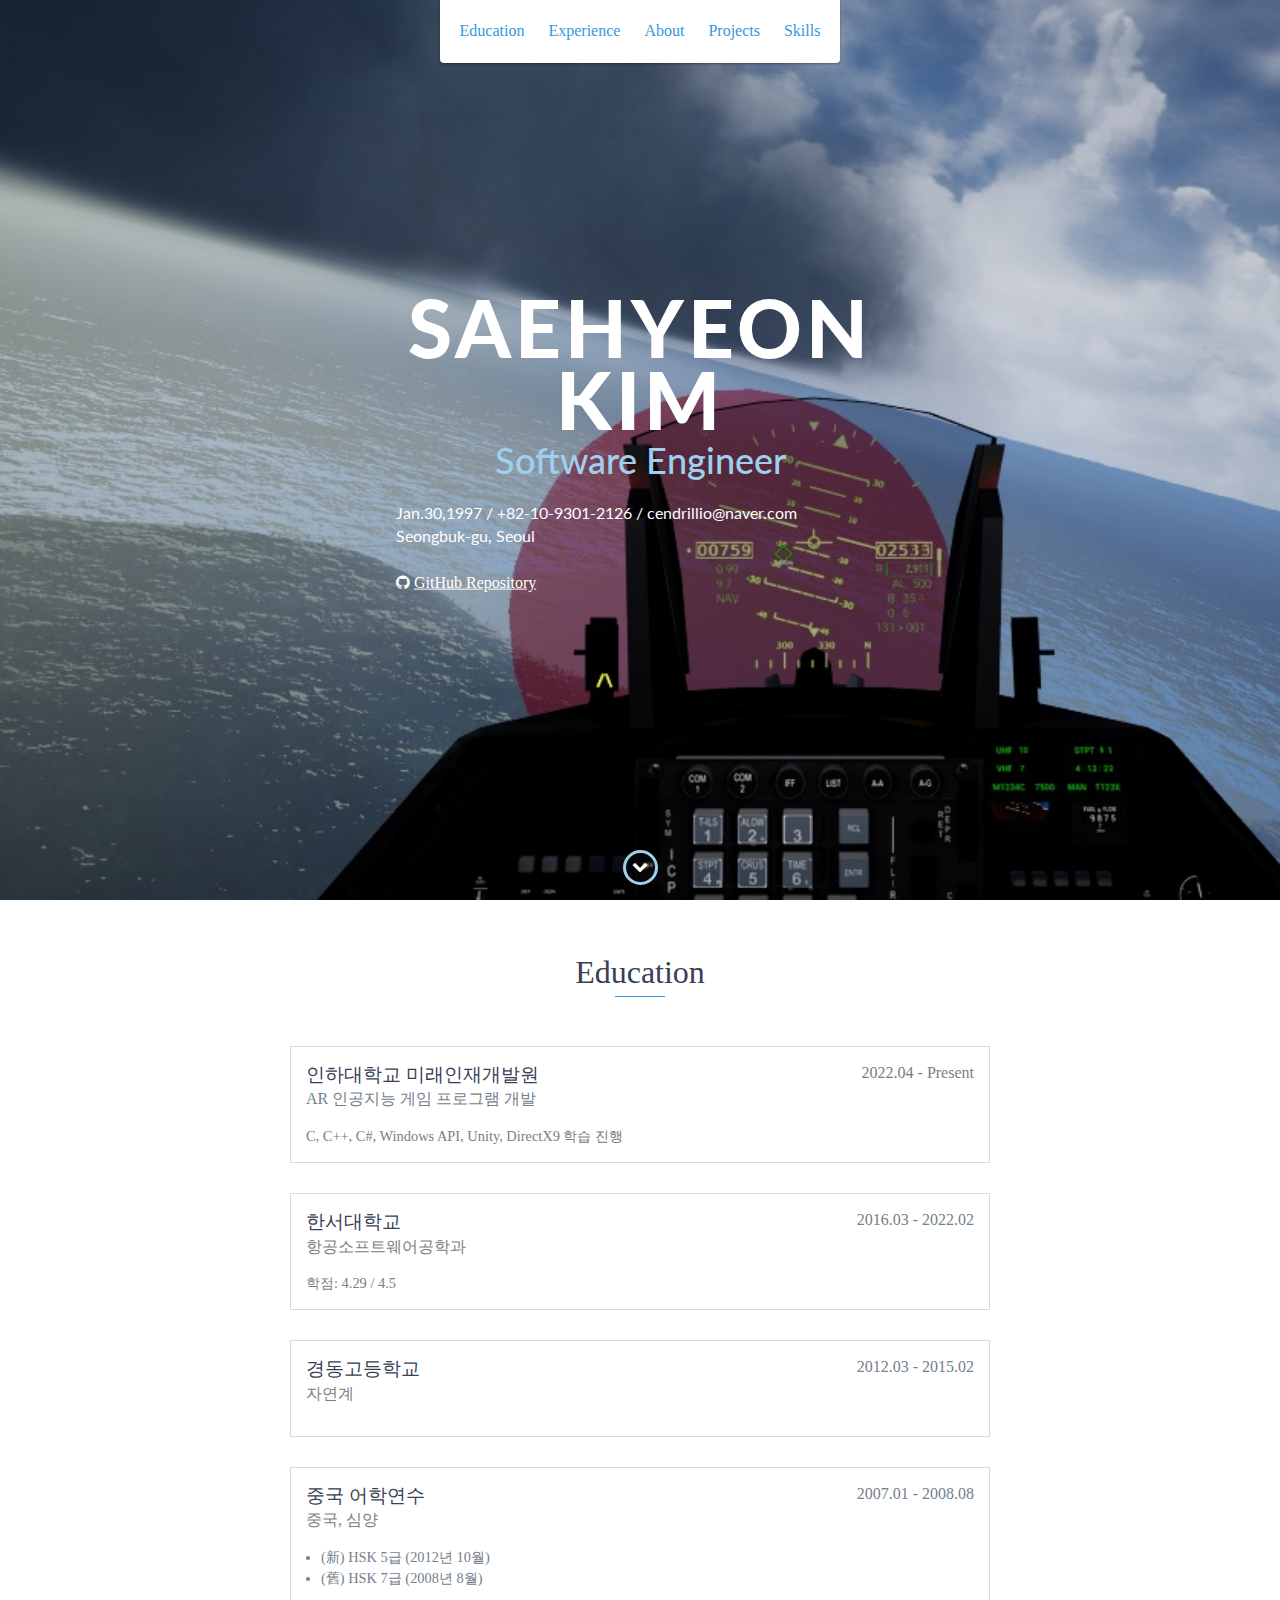
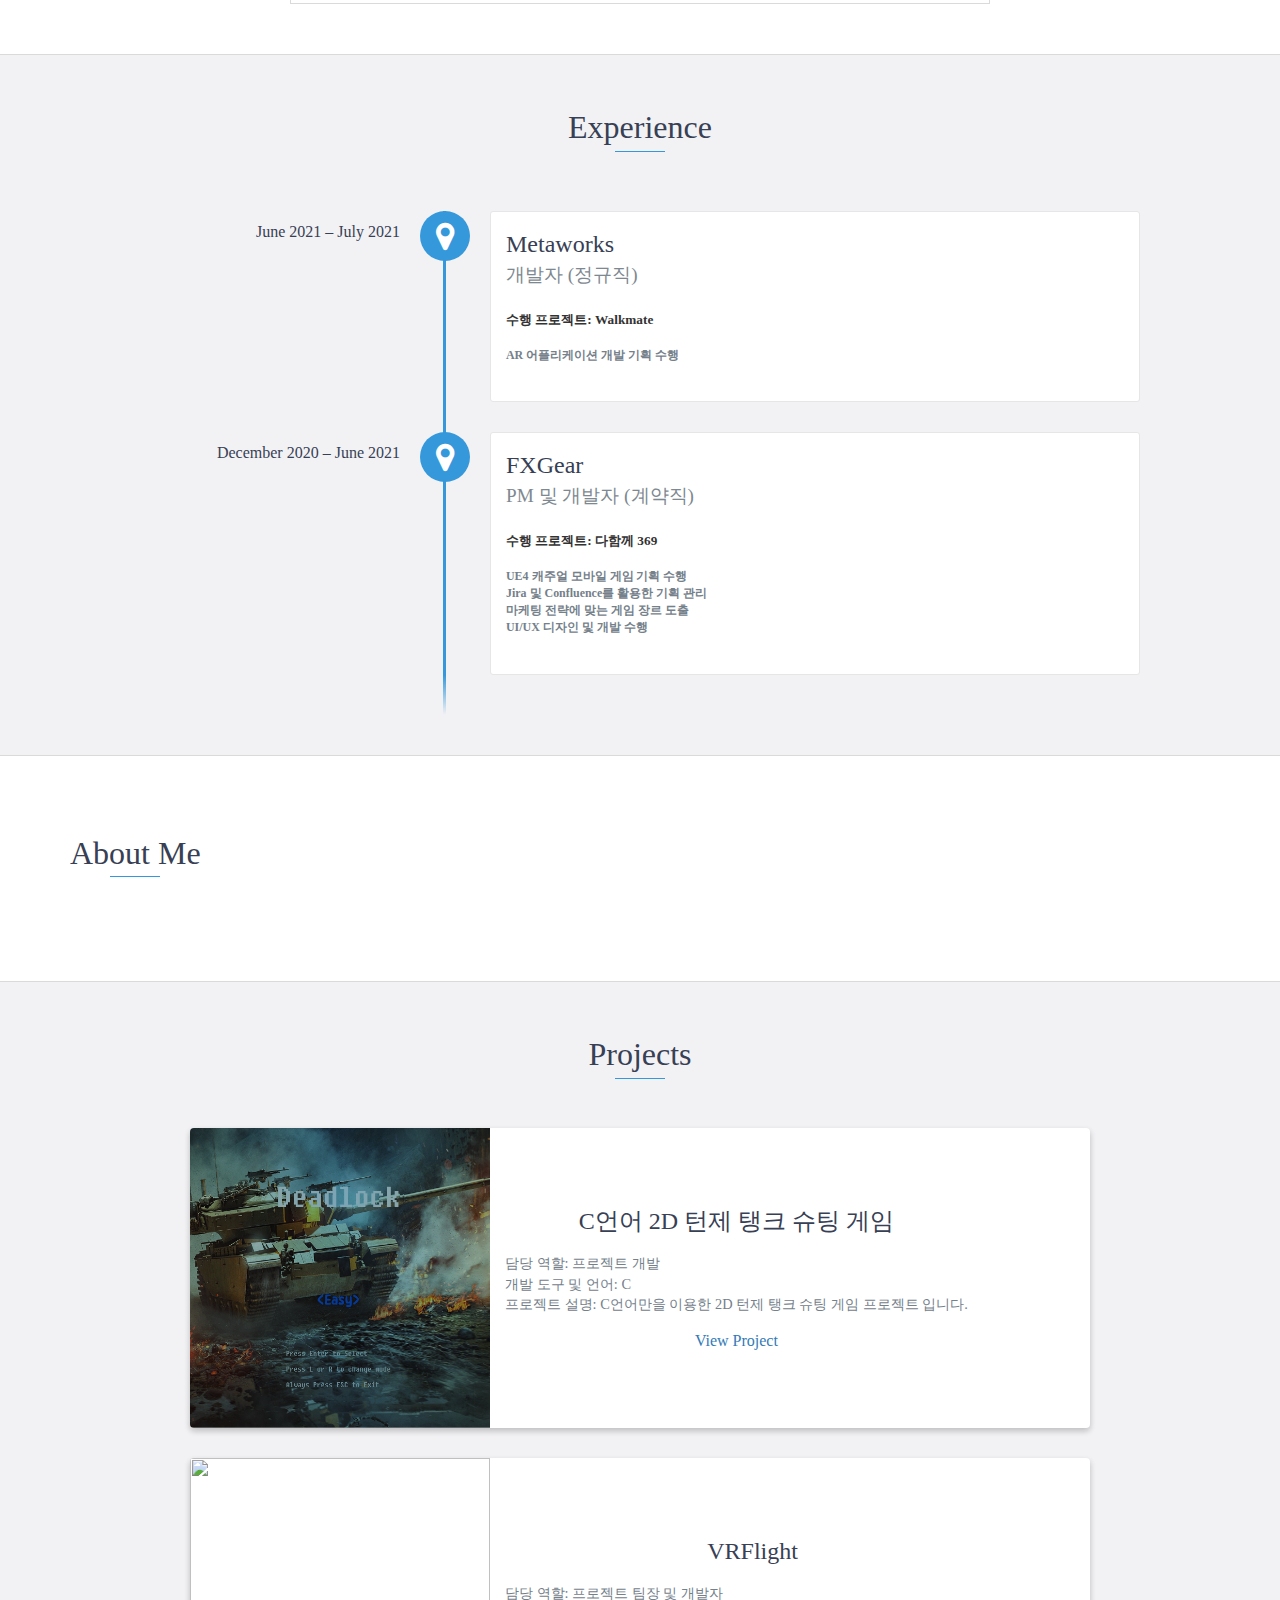
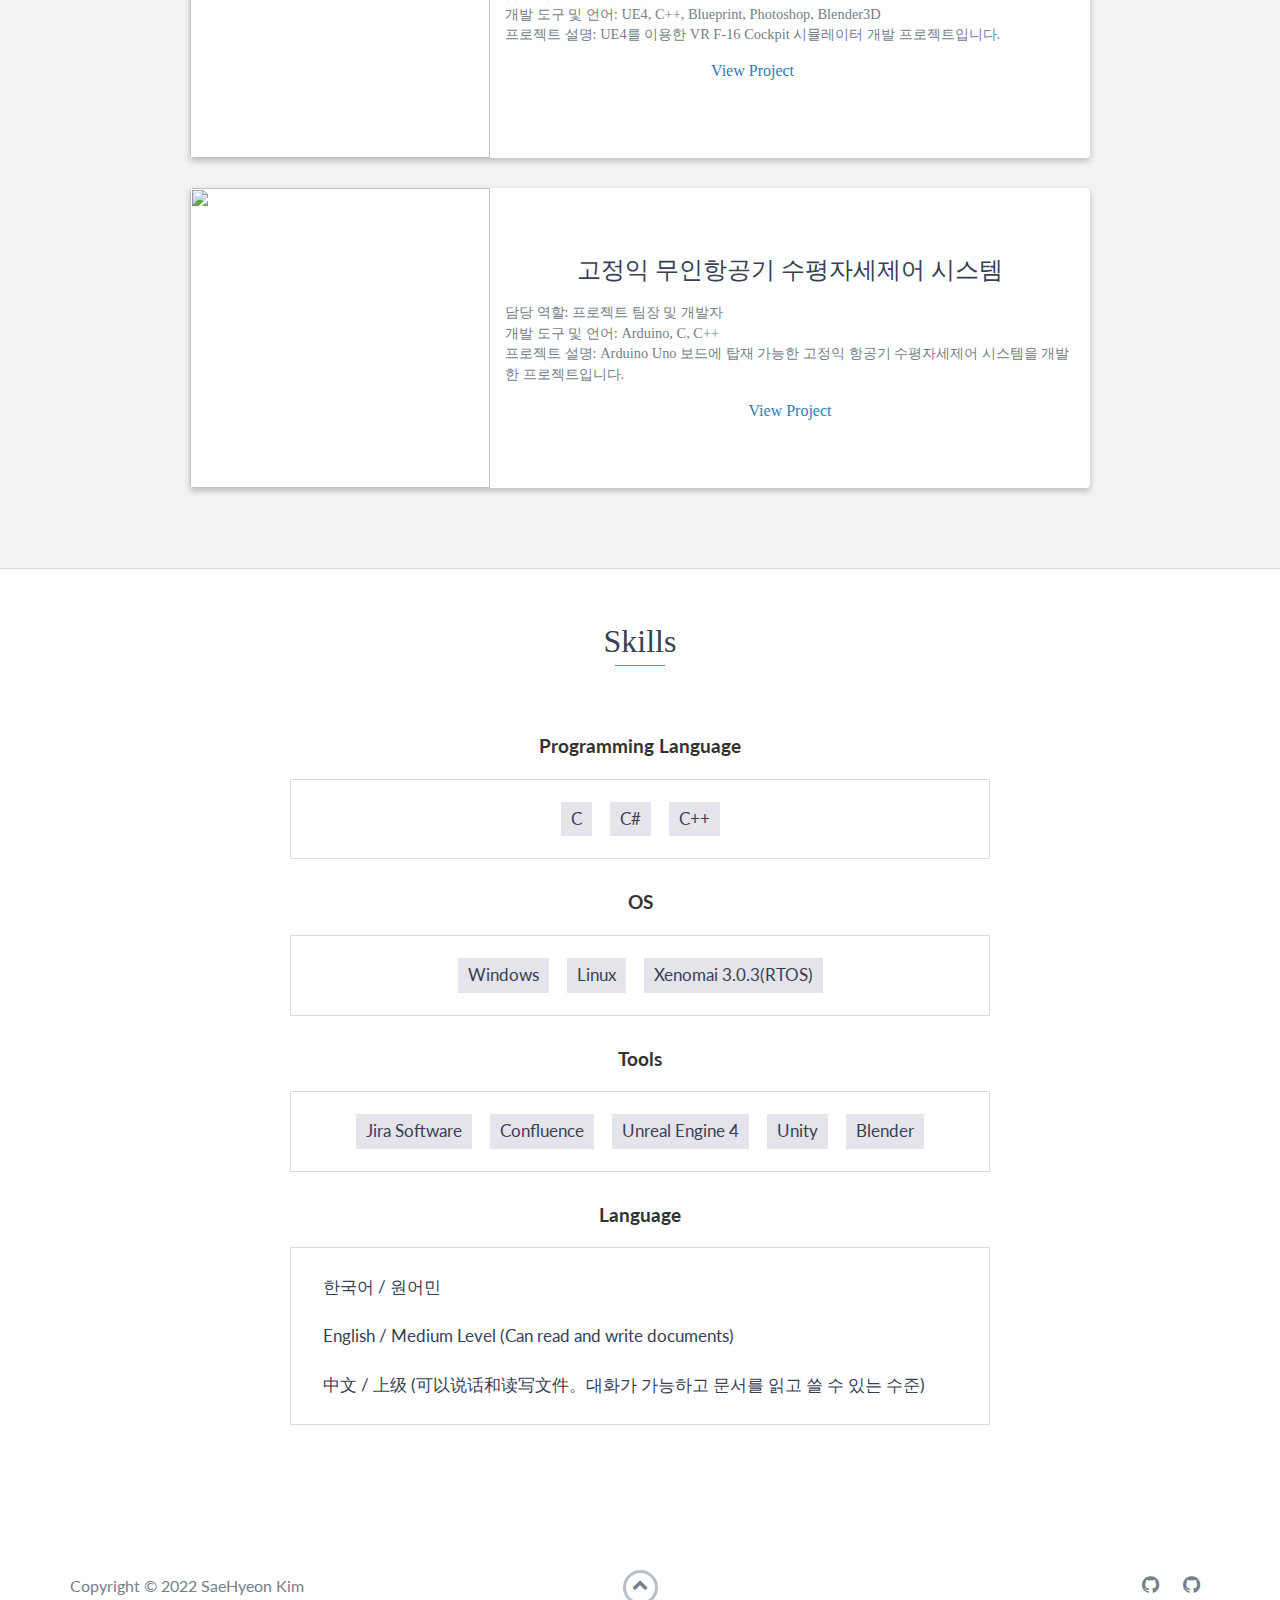
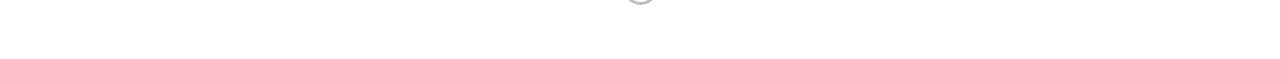
==== index.html @ 7cd6c15a "Update main index" ====
<!DOCTYPE html>
<html class="no-js" lang="ko">

<head>
    <meta charset="utf-8">
    <meta http-equiv="X-UA-Compatible" content="IE=edge">
    <meta name="viewport" content="width=device-width, initial-scale=1">
    <title>Portfolio</title>
	<link rel="shortcut icon" href="favicon.ico" type="image/x-icon">
	<link rel="icon" href="favicon.ico" type="image/x-icon">
    <link href="https://fonts.googleapis.com/css?family=Lato:300,400,700,900" rel="stylesheet">
    <link href="https://hangeul.pstatic.net/hangeul_static/css/nanum-square.css" rel="stylesheet">
    <link href="https://hangeul.pstatic.net/hangeul_static/css/nanum-square-round.css" rel="stylesheet">
    <link rel="stylesheet" href="libs/font-awesome/css/font-awesome.min.css">
    <link href="css/bootstrap.min.css" rel="stylesheet">
    <link href="css/styles.css" rel="stylesheet">
</head>

<style>
    .nsNormal{font-family: 'nanum-square';}
    .nsExBold{font-family: 'NanumSquareExtraBold';}
    .nsBold{font-family: 'NanumSquareBold';}
    .nsRExBold{font-family: 'NanumSquareRoundExtraBold';}
    .nsAcBold{font-family: 'NanumSquareAcb';}
    .nsAcExBold{font-family: 'NanumSquareAceb';}
    .nsAcLight{font-family: 'NanumSquareAcl';}
    .nsAcRegular{font-family: 'NanumSquareAcr';}
</style>

<body>
    <div id="mobile-menu-open" class="shadow-large">
        <i class="fa fa-bars" aria-hidden="true"></i>
    </div>
    <!-- End #mobile-menu-toggle -->
    <header>
        <div id="mobile-menu-close">
            <span>Close</span> <i class="fa fa-times" aria-hidden="true"></i>
        </div>
        <ul id="menu" class="shadow">
            <li>
                <a class="nsAcBold" href="#education">Education</a>
            </li>
            <li>
                <a class="nsAcBold" href="#experience">Experience</a>
            </li>
            <li>
                <a class="nsAcBold" href="#about">About</a>
            </li>
            <li>
                <a class="nsAcBold" href="#projects">Projects</a>
            </li>
            <li>
                <a class="nsAcBold" href="#skills">Skills</a>
            </li>
            <!--li>
                <a class="nsExBold" shref="#contact">Contact</a>
            </li-->
        </ul>
    </header>
    <!-- End header -->

    <div id="lead">
        <div id="lead-content">
            <h1>SaeHyeon Kim</h1>
            <h2>Software Engineer</h2>
            <p align="left" style="color: #ffffff">
                &emsp;&emsp;&emsp;&emsp;&emsp;&emsp;
                Jan.30,1997 / +82-10-9301-2126 / cendrillio@naver.com<br>
                &emsp;&emsp;&emsp;&emsp;&emsp;&emsp;
                Seongbuk-gu, Seoul<br><br>
                &emsp;&emsp;&emsp;&emsp;&emsp;&emsp;
                <a href="https://github.com/ArshesSH" target="_blank" style="color: #ffffff">
                    <i class="fa fa-github" aria-hidden="true">
                        <u>GitHub Repository</u>
                    </i>
                </a>
            </p>
            <!--a href="https://arshessh.github.io/#" download="Resume_SaeHyeon_Kim" class="btn-rounded-white">Download Resume</a-->
        </div>
        <!-- End #lead-content -->

        <!--div id="lead-overlay"></div-->

        <div id="lead-down">
            <span>
                <i class="fa fa-chevron-down" aria-hidden="true"></i>
            </span>
        </div>
        <!-- End #lead-down -->
    </div>
    <!-- End #lead -->

    <div id="education">
        <h2 class="heading nsAcExBold">Education</h2>
        <div class="education-block nsAcExBold">
            <h3 >인하대학교 미래인재개발원</h3>
            <span class="education-date">2022.04 - Present</span>
            <h4>AR 인공지능 게임 프로그램 개발</h4>
            <p class="nsAcRegular">
                C, C++, C#, Windows API, Unity, DirectX9 학습 진행
            </p>
        </div>
        <div class="education-block nsAcExBold">
            <h3 >한서대학교</h3>
            <span class="education-date">2016.03 - 2022.02</span>
            <h4>항공소프트웨어공학과</h4>
            <p class="nsAcRegular">
                학점: 4.29 / 4.5<br>
            </p>
        </div>
        <!-- End .education-block -->

        <div class="education-block nsAcExBold">
            <h3>경동고등학교</h3>
            <span class="education-date">2012.03 - 2015.02</span>
            <h4>자연계</h4>
        </div>
        <!-- End .education-block -->

        <div class="education-block nsAcExBold">
            <h3>중국 어학연수</h3>
            <span class="education-date">2007.01 - 2008.08</span>
            <h4>중국, 심양</h4>
            <ul>
                <li class="nsAcRegular">
                    (新) HSK 5급 (2012년 10월)
                </li>
                <li class="nsAcRegular">
                    (舊) HSK 7급 (2008년 8월)
                </li>
            </ul>
        </div>
    </div>
    <!-- End #education -->

    <div id="experience" class="background-alt">
        <h2 class="heading nsAcExBold">Experience</h2>
        <div id="experience-timeline" class="nsAcExBold">
            <div data-date="June 2021 – July 2021">
                <h3>Metaworks</h3>
                <h4>개발자 (정규직)</h4>
                <h5 class="nsAcRegular">수행 프로젝트: Walkmate
                <p class="nsAcRegular">
                    <br>
                    AR 어플리케이션 개발 기획 수행
                </p>
            </div>
            <div data-date="December 2020 – June 2021">
                <h3>FXGear</h3>
                <h4>PM 및 개발자 (계약직)</h4>
                <h5 class="nsAcRegular">수행 프로젝트: 다함께 369
                <p class="nsAcRegular">
                    <br>
                    UE4 캐주얼 모바일 게임 기획 수행<br>
                    Jira 및 Confluence를 활용한 기획 관리<br>
                    마케팅 전략에 맞는 게임 장르 도출<br>
                    UI/UX 디자인 및 개발 수행
                </p>
            </div>

            <!-- div data-date="September 2015 – September 2016">
                <h3>Employer Name</h3>
                <h4>Job Title</h4>
                <p>
                    Lorem ipsum dolor sit amet, consectetur adipiscing elit. Curabitur in iaculis ex. Etiam volutpat laoreet urna. Morbi ut tortor nec nulla commodo malesuada sit amet vel lacus. Fusce eget efficitur libero. Morbi dapibus porta quam laoreet placerat.
                </p>
            </div -->
        </div>
    </div>
    <!-- End #experience -->

    <div id="about">
        <div class="container nsAcExBold">
            <div class="row">
                <div class="col-md-4">
                    <h2 class="heading">About Me</h2>
                </div>
                <div class="col-md-8">
                    <p class="nsAcRegular">
                        
                    </p>
                </div>
            </div>
        </div>
    </div>
    <!-- End #about -->




    <div id="projects" class="background-alt nsAcExBold">
        <h2 class="heading nsAcExBold">Projects</h2>
        <div class="container">
            <div class="row">

                <div class="project shadow-large">
                    <div class="project-image">
                        <img src="images/cGame/Deadlock_Icon.png"  width="300" height="300" />
                    </div>
                    <!-- End .project-image -->
                    <div class="project-info">
                        <h3>C언어 2D 턴제 탱크 슈팅 게임</h3>
                        <p align="left" class="nsAcBold">
                            담당 역할: 프로젝트 개발<br>
                            개발 도구 및 언어: C<br>
                            프로젝트 설명: C언어만을 이용한 2D 턴제 탱크 슈팅 게임 프로젝트 입니다.
                        </p>
                        <a href="projects/cGame/cGame.html">View Project</a>
                    </div>
                    <!-- End .project-info -->
                </div>
                <!-- End .project -->

                <div class="project shadow-large">
                    <div class="project-image">
                        <img src="images/vrflight.PNG" width="300" height="300" />
                    </div>
                    <!-- End .project-image -->
                    <div class="project-info">
                        <h3>VRFlight</h3>
                        <p align="left" class="nsAcBold">
                            담당 역할: 프로젝트 팀장 및 개발자<br>
                            개발 도구 및 언어: UE4, C++, Blueprint, Photoshop, Blender3D<br>
                            프로젝트 설명: UE4를 이용한 VR F-16 Cockpit 시뮬레이터 개발 프로젝트입니다.
                        </p>
                        <a href="projects/vrflight/vrflight.html">View Project</a>
                    </div>
                    <!-- End .project-info -->
                </div>
                <!-- End .project -->

                <div class="project shadow-large">
                    <div class="project-image">
                        <img src="images/flight-controller.png"  width="300" height="300" />
                    </div>
                    <!-- End .project-image -->
                    <div class="project-info">
                        <h3>고정익 무인항공기 수평자세제어 시스템</h3>
                        <p align="left" class="nsAcBold">
                            담당 역할: 프로젝트 팀장 및 개발자<br>
                            개발 도구 및 언어: Arduino, C, C++<br>
                            프로젝트 설명: Arduino Uno 보드에 탑재 가능한 고정익 항공기 수평자세제어 시스템을 개발한 프로젝트입니다.
                        </p>
                        <a href="https://github.com/s-kim-mcg/Fixed-wing_FlightController">View Project</a>
                    </div>
                    <!-- End .project-info -->
                </div>
                <!-- End .project -->


            </div>
        </div>
    </div>
    <!-- End #projects -->

    <div id="skills">
        <h2 class="heading nsAcExBold">Skills</h2>
        <h3>Programming Language</h3>
        <div class="education-block">
            <ul align="center" >
                <li>C</li>
                <li>C#</li>
                <li>C++</li>
            </ul>
        </div>

        <h3>OS</h3>
        <div class="education-block">
            <ul align="center">
                <li>Windows</li>
                <li>Linux</li>
                <li>Xenomai 3.0.3(RTOS)</li>
            </ul>
        </div>

        <h3>Tools</h3>
        <div class="education-block">
            <ul align="center" >
                <li>Jira Software</li>
                <li>Confluence</li>
                <li>Unreal Engine 4</li>
                <li>Unity</li>
                <li>Blender</li>
            </ul>
        </div>

        <h3>Language</h3>
        <div class="education-block">
            <ul align="left">
                <li style="background-color: transparent;">한국어 / 원어민</li><br>
                <li style="background-color: transparent;">English / Medium Level (Can read and write documents)</li><br>
                <li style="background-color: transparent;">中文 / 上级 (可以说话和读写文件。대화가 가능하고 문서를 읽고 쓸 수 있는 수준)</li>
            </ul>
        </div>



        <!--h3>IDE & Tool</h3>
        <div class="education-block">
            <ul align="center">
                <li>Visual Studio</li>
                <li>Android Studio</li>
                <li>MySQL 8.0.26</li>
                <li>Jira Software</li>
                <li>Confluence</li>
                <li>Unreal Engine 4</li>
                <li>Unity</li>
                <li>Adobe Photoshop</li>
                <li>Blender</li>
                <li>Microsoft Office</li>
                <li>Goldwave</li>
            </ul>
        </div>

        <h3>What I'm learning now</h3>
        <div class="education-block">
            <ul align="center">
                <li>DirectX</li>
            </ul>
        </div-->
    </div>
    <!-- End #skills -->


    <!--div id="contact">
        <h2>Get in Touch</h2>
        <div id="contact-form">
            <form method="POST" action="https://formspree.io/email@email.com">
                <input type="hidden" name="_subject" value="Contact request from personal website" />
                <input type="email" name="_replyto" placeholder="Your email" required>
                <textarea name="message" placeholder="Your message" required></textarea>
                <button type="submit">Send</button>
            </form>
        </div-->
        <!-- End #contact-form -->
    <!--/div-->
    <!-- End #contact -->

    <footer>
        <div class="container">
            <div class="row">
                <div class="col-sm-5 copyright">
                    <p>
                        Copyright &copy; 2022 SaeHyeon Kim
                    </p>
                </div>
                <div class="col-sm-2 top">
                    <span id="to-top">
                        <i class="fa fa-chevron-up" aria-hidden="true"></i>
                    </span>
                </div>
                <div class="col-sm-5 social">
                    <ul>
                        <li>
                            <a href="https://github.com/ArshesSH" target="_blank"><i class="fa fa-github" aria-hidden="true"></i></a>
                        </li>
                        <li>
                            <a href="https://github.com/s-kim-mcg" target="_blank"><i class="fa fa-github" aria-hidden="true"></i></a>
                        </li>
                    </ul>
                </div>
            </div>
        </div>
    </footer>
    <!-- End footer -->

    <script src="https://ajax.googleapis.com/ajax/libs/jquery/1.12.4/jquery.min.js"></script>
    <script src="js/scripts.min.js"></script>
</body>

</html>
---- css/styles.css ----
/*!
    Title: Dev Portfolio Template
    Version: 1.2.2
    Last Change: 03/25/2020
    Author: Ryan Fitzgerald
    Repo: https://github.com/RyanFitzgerald/devportfolio-template
    Issues: https://github.com/RyanFitzgerald/devportfolio-template/issues

    Description: This file contains all the styles associated with the page
    that don't come from third party libraries. This file gets compiled using
    Gulp and send to the /css folder which is then loaded on the page.
*/
@font-face {
    font-family: 'NanumSquareLight';
    font-family: 'NanumSquare';
    font-family: 'NanumSquareBold';
    font-family: 'NanumSquareExtraBold';
    font-family: 'NanumSquareAcb';
    font-family: 'NanumSquareAceb';
    font-family: 'NanumSquareAcl';
    font-family: 'NanumSquareAcr';
    src: url();
}
body{font-family:'Lato', sans-serif;font-size:16px}body.active{overflow:hidden;z-index:-1}.no-js #experience-timeline>div{background:#fff;padding:10px;margin-bottom:10px;border:1px solid #dcd9d9}.no-js #experience-timeline>div h3{font-size:1.5em;font-weight:300;color:#374054;display:inline-block;margin:0}.no-js #experience-timeline>div h4{font-size:1.2em;font-weight:300;color:#7e8890;margin:0 0 15px 0}.no-js #experience-timeline>div p{color:#74808a;font-size:0.9em;margin:0}.no-js #experience-timeline:before,.no-js #experience-timeline:after{content:none}@keyframes dropHeader{0%{transform:translateY(-100%)}100%{transform:translateY(0)}}header{position:absolute;top:0;left:0;right:0;text-align:center;z-index:10;animation-name:dropHeader;animation-iteration-count:1;animation-timing-function:ease;animation-duration:0.75s}header ul{display:inline-block;background:#fff;text-align:center;padding:10px;margin:0;border-bottom-right-radius:4px;border-bottom-left-radius:4px}header li{display:inline-block}header a{display:block;color:#3498db;padding:10px}header a:hover{color:#217dbb;text-decoration:none;background:#eee;border-radius:4px}header a:focus{color:#3498db;text-decoration:none}header.active{display:block}header.sticky{position:fixed;z-index:999}#menu.active{display:block}#mobile-menu-open{display:none;cursor:pointer;position:fixed;right:15px;top:10px;color:#3498db;font-size:1.5em;z-index:20;padding:0 7px;border-radius:4px;background:#fff}#mobile-menu-close{display:none;text-align:right;width:100%;background:#fff;font-size:1.5em;padding-right:15px;padding-top:10px;cursor:pointer;color:#3498db}#mobile-menu-close span{font-size:0.5em;text-transform:uppercase}#mobile-menu-close i{vertical-align:middle}footer{padding:50px 0}.copyright{padding-top:20px}.copyright p{margin:0;color:#74808a}.top{text-align:center}.top span{cursor:pointer;display:block;margin:15px auto 0 auto;width:35px;height:35px;border-radius:50%;border:3px solid #b9bfc4;text-align:center}.top i{color:#74808a}.social{text-align:right}.social ul{margin:5px 0 0 0;padding:0}.social li{display:inline-block;font-size:1.25em;list-style:none}.social a{display:block;color:#74808a;padding:10px}.social a:hover{color:#3498db}.btn-rounded-white{display:inline-block;color:#fff;padding:15px 25px;border:3px solid #fff;border-radius:30px;transition:.5s ease all}.btn-rounded-white:hover{color:#3498db;background:#fff;text-decoration:none}.shadow{box-shadow:0 1px 3px rgba(0,0,0,0.12),0 1px 2px rgba(0,0,0,0.24)}.shadow-large{box-shadow:0 3px 6px rgba(0,0,0,0.08),0 3px 6px rgba(0,0,0,0.15)}.heading{position:relative;display:inline-block;font-size:2em;font-weight:300;margin:0 0 30px 0}.heading:after{position:absolute;content:'';top:100%;height:1px;width:50px;left:0;right:0;margin:0 auto;background:#3498db}.background-alt{background:#f2f2f5}#lead{position:relative;height:100vh;min-height:500px;max-height:1080px;background:url(../images/lead-bg-my.png);background-size:cover;padding:15px;overflow:hidden}#lead-content{position:absolute;z-index:10;top:50%;left:50%;transform:translate(-50%, -50%);text-align:center}#lead-content h1,#lead-content h2{margin:0}#lead-content h1{color:#fff;font-weight:900;font-size:5em;text-transform:uppercase;letter-spacing:0.05em;line-height:0.9em}#lead-content h2{color:#a0cfee;font-weight:500;font-size:2.25em;margin-bottom:15px}#lead-overlay{position:absolute;height:100%;width:100%;top:0;right:0;bottom:0;left:0;background:rgba(33,125,187,0.8);z-index:1}#lead-down{position:absolute;left:0;right:0;width:100%;text-align:center;z-index:10;bottom:15px;color:#fff}#lead-down span{cursor:pointer;display:block;margin:0 auto;width:35px;height:35px;border-radius:50%;border:3px solid #a0cfee;text-align:center}#lead-down i{animation:pulsate 1.5s ease;animation-iteration-count:infinite;padding-top:5px}@keyframes pulsate{0%{transform:scale(1, 1)}50%{transform:scale(1.2, 1.2)}100%{transform:scale(1, 1)}}#about{padding:75px 15px;border-bottom:1px solid #dcd9d9}#about h2{color:#374054}#about p{color:#74808a;margin:0}#experience{padding:50px 15px;text-align:center;border-bottom:1px solid #dcd9d9}#experience h2{color:#374054}#experience-timeline{margin:30px auto 0 auto;position:relative;max-width:1000px}#experience-timeline:before{position:absolute;content:'';top:0;bottom:0;left:303px;right:auto;height:100%;width:3px;background:#3498db;z-index:0}#experience-timeline:after{position:absolute;content:'';width:3px;height:40px;background:#3498db;background:linear-gradient(to bottom, #3498db, rgba(52,152,219,0));top:100%;left:303px}.vtimeline-content{margin-left:350px;background:#fff;border:1px solid #e6e6e6;padding:15px;border-radius:3px;text-align:left}.vtimeline-content h3{font-size:1.5em;font-weight:300;color:#374054;display:inline-block;margin:0}.vtimeline-content h4{font-size:1.2em;font-weight:300;color:#7e8890;margin:0 0 15px 0}.vtimeline-content p{color:#74808a;font-size:0.9em;margin:0}.vtimeline-point{position:relative;display:block;vertical-align:top;margin-bottom:30px}.vtimeline-icon{position:relative;color:#fff;width:50px;height:50px;background:#3498db;border-radius:50%;float:left;z-index:99;margin-left:280px}.vtimeline-icon i{display:block;font-size:2em;margin-top:10px}.vtimeline-date{width:260px;text-align:right;position:absolute;left:0;top:10px;font-weight:300;color:#374054}#education{padding:50px 15px 20px 15px;border-bottom:1px solid #dcd9d9;text-align:center}#education h2{color:#374054;margin-bottom:50px}.education-block{max-width:700px;margin:0 auto 30px auto;padding:15px;border:1px solid #dcd9d9;text-align:left}.education-block h3{font-weight:500;float:left;margin:0;color:#374054}.education-block span{color:#74808a;float:right}.education-block h4{color:#74808a;clear:both;font-weight:500;margin:0 0 15px 0}.education-block p,.education-block ul{margin:0;color:#74808a;font-size:0.9em}.education-block ul{padding:0 0 0 15px}#projects{padding:50px 15px;border-bottom:1px solid #dcd9d9;text-align:center}#projects h2{color:#374054;margin-bottom:50px}.project{position:relative;max-width:900px;margin:0 auto 30px auto;overflow:hidden;background:#fff;border-radius:4px}.project-image{float:left}.project-info{position:absolute;top:50%;transform:translateY(-50%);margin-left:300px;padding:15px}.project-info h3{font-size:1.5em;font-weight:300;color:#374054;margin:0 0 15px 0}.project-info p{color:#74808a;margin:0 0 15px 0;font-size:0.9em}.no-image .project-info{position:relative;margin:0;padding:30px 15px;transform:none}#more-projects{display:none}#skills{padding:50px 15px;text-align:center}#skills h2{color:#374054;margin-bottom:50px}#skills ul{display:block;margin:0 auto;padding:0;max-width:800px}#skills li{display:inline-block;margin:7px;padding:5px 10px;color:#374054;background:#e4e4ea;list-style:none;cursor:default;font-size:1.2em}#contact{padding:50px 15px;background:#3498db;text-align:center}#contact h2{margin:0 0 15px 0;color:#fff;font-weight:500}#contact-form{max-width:500px;margin:0 auto}#contact-form input,#contact-form textarea{display:block;width:100%;padding:10px;border-radius:4px;border:none;margin-bottom:10px;background:#1d6fa5;color:#fff;transition:.5s ease all}#contact-form input::-webkit-input-placeholder,#contact-form textarea::-webkit-input-placeholder{color:#fff}#contact-form input:-moz-placeholder,#contact-form textarea:-moz-placeholder{color:#fff;opacity:1}#contact-form input::-moz-placeholder,#contact-form textarea::-moz-placeholder{color:#fff;opacity:1}#contact-form input:-ms-input-placeholder,#contact-form textarea:-ms-input-placeholder{color:#fff}#contact-form input:focus,#contact-form textarea:focus{outline:none;background:#16527a}#contact-form textarea{height:150px;resize:none}#contact-form button{display:block;width:100%;background:#fff;border-radius:4px;padding:5px 10px;border:none;color:#3498db;font-weight:700;box-shadow:0 1px 3px rgba(0,0,0,0.12),0 1px 2px rgba(0,0,0,0.24);transition:.5s ease all}#contact-form button:hover{box-shadow:0 10px 20px rgba(0,0,0,0.19),0 6px 6px rgba(0,0,0,0.23)}.optional-section{padding:50px 15px;text-align:center;border-top:1px solid #dcd9d9}.optional-section h2{color:#374054}.optional-section-block{max-width:700px;margin:0 auto 30px auto;padding:15px;border:1px solid #dcd9d9;background:#fff;text-align:left}.optional-section-block h3{font-weight:500;margin:0 0 15px 0;color:#374054}.optional-section-block h4{color:#74808a;clear:both;font-weight:500;margin:0 0 15px 0}.optional-section-block p,.optional-section-block ul{margin:0 0 15px 0;color:#74808a;font-size:0.9em}.optional-section-block ul{padding:0 0 0 15px}@media only screen and (max-width: 750px){#experience-timeline:before,#experience-timeline:after{left:23px}.vtimeline-date{width:auto;text-align:left;position:relative;margin-bottom:15px;display:block;margin-left:70px}.vtimeline-icon{margin-left:0}.vtimeline-content{margin-left:70px}}@media only screen and (max-width: 992px){#lead{height:auto;min-height:auto;max-height:auto;padding:100px 15px}#lead-content{position:relative;transform:none;left:auto;top:auto}#lead-content h1{font-size:3em}#lead-content h2{font-size:1.75em}#about{text-align:center}#about p{text-align:left}}@media only screen and (max-width: 768px){header{position:fixed;display:none;z-index:999;animation:none;bottom:0;height:100%}#mobile-menu-open,#mobile-menu-close{display:block}#menu{height:100%;overflow-y:auto;box-shadow:none;border-radius:0;width:100%}#menu li{display:block;margin-bottom:10px}#lead-content h1{font-size:2em}#lead-content h2{font-size:1.3em}#lead-content a{padding:10px 20px}#lead-down{display:none}.education-block h3,.education-block span{float:none}.project-image{display:none}.project-info{position:relative;margin:0;padding:30px 15px;top:auto;transform:none}footer{text-align:center}.social{text-align:center}}@media only screen and (max-width: 480px){#lead-content h1{font-size:1.5em}#lead-content h2{font-size:1em}#lead-content a{font-size:0.9em;padding:5px 10px}}
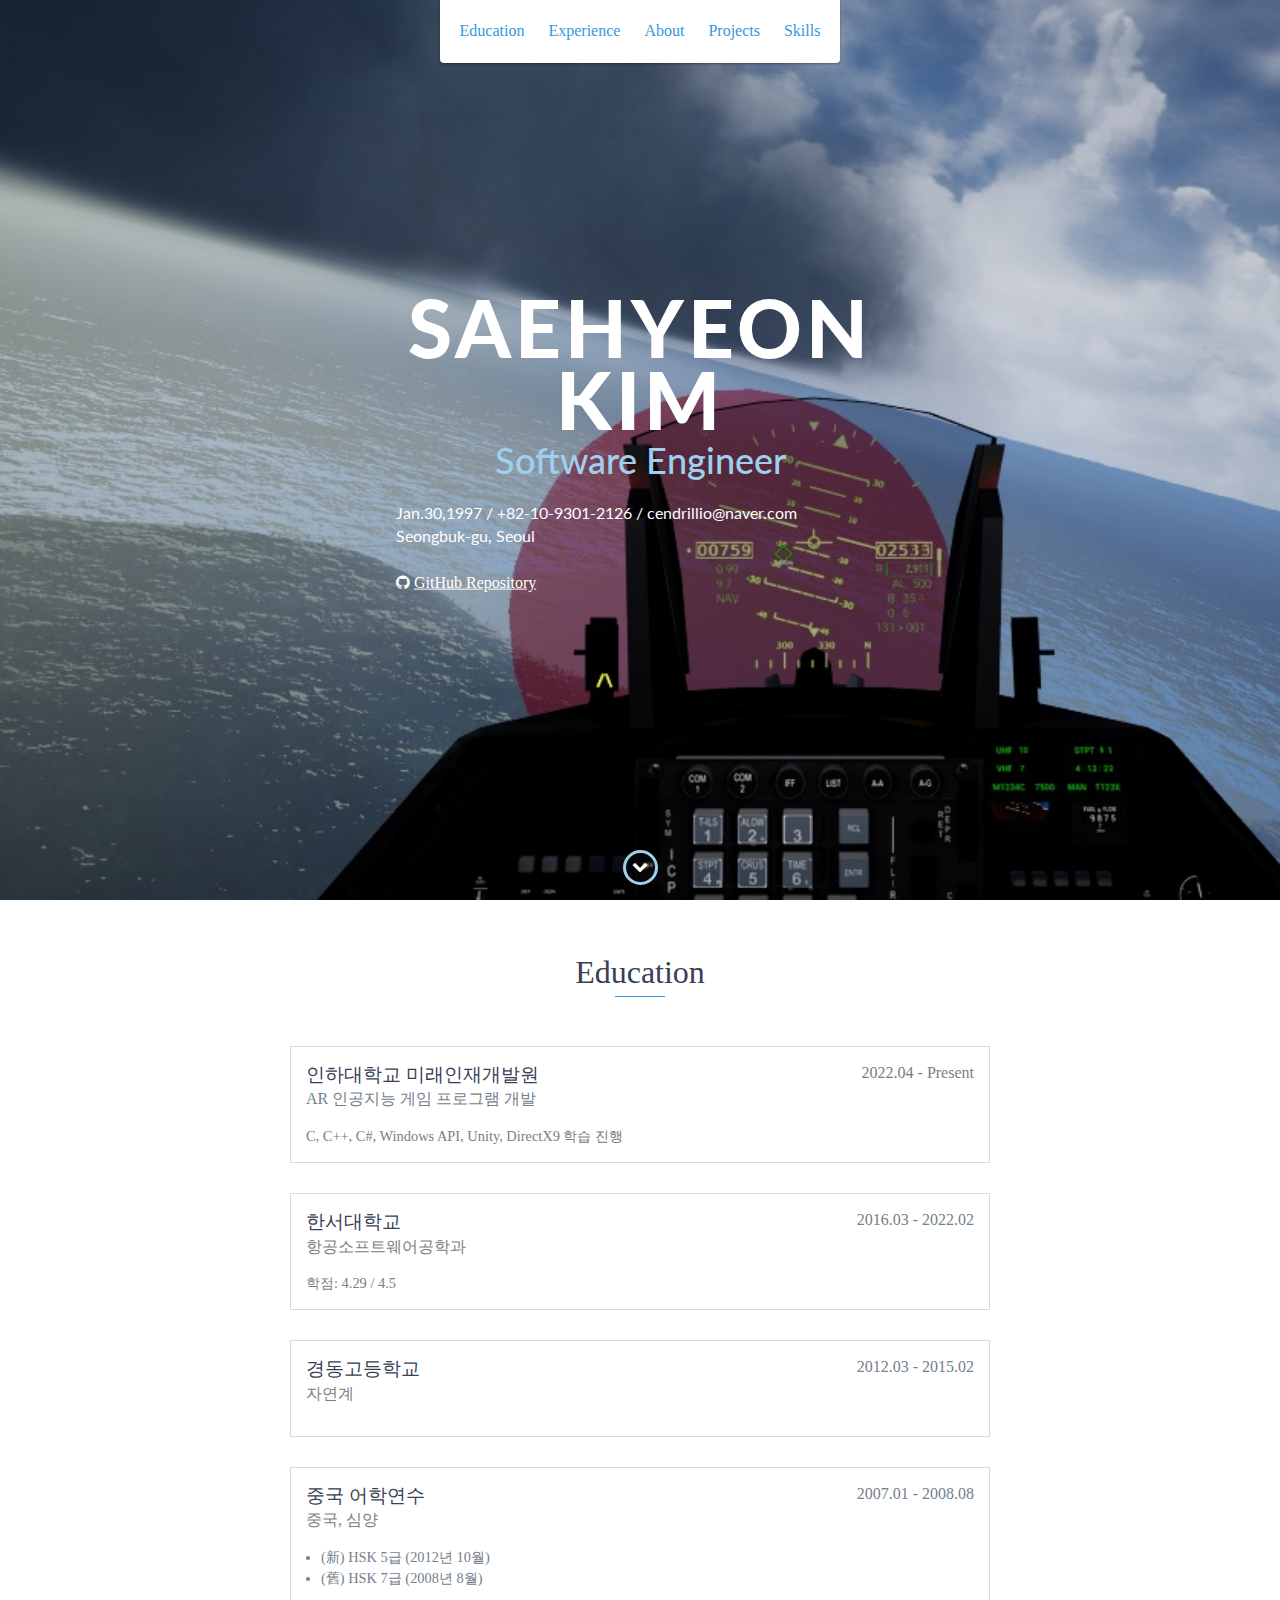
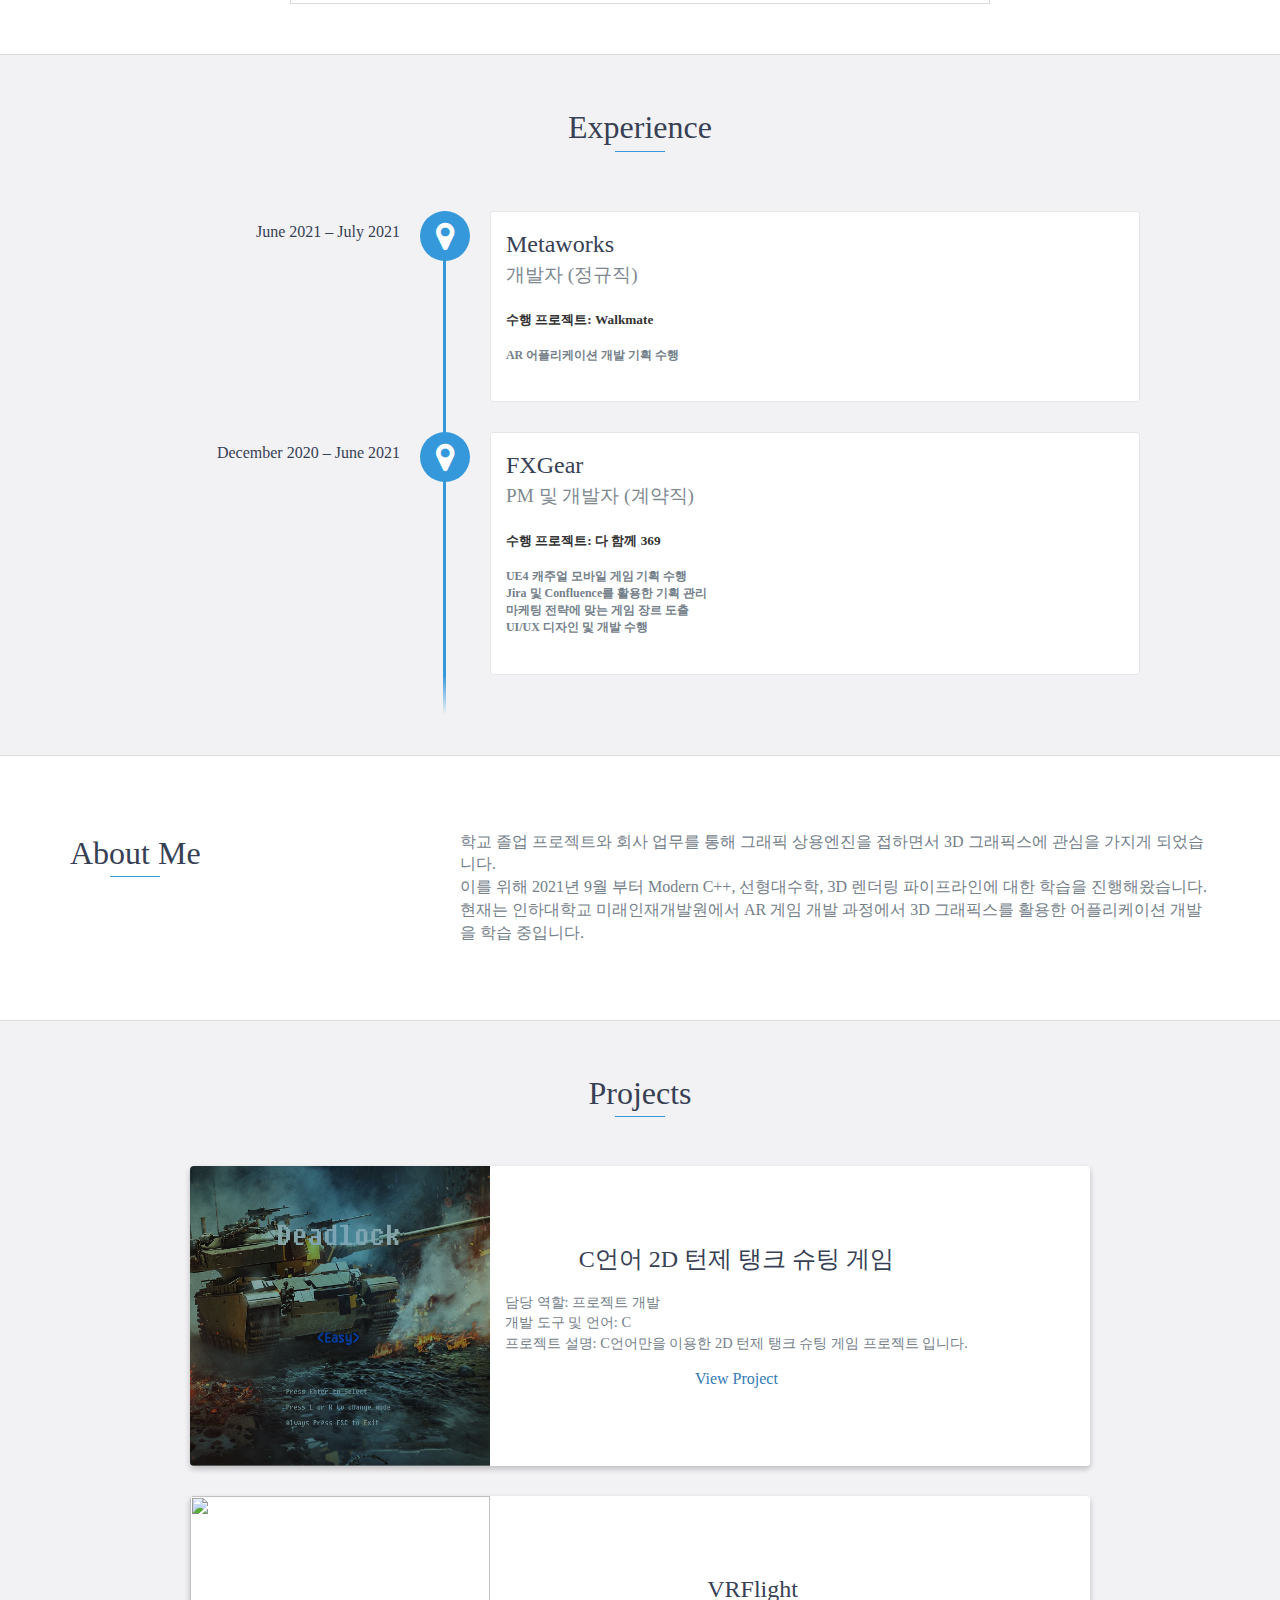
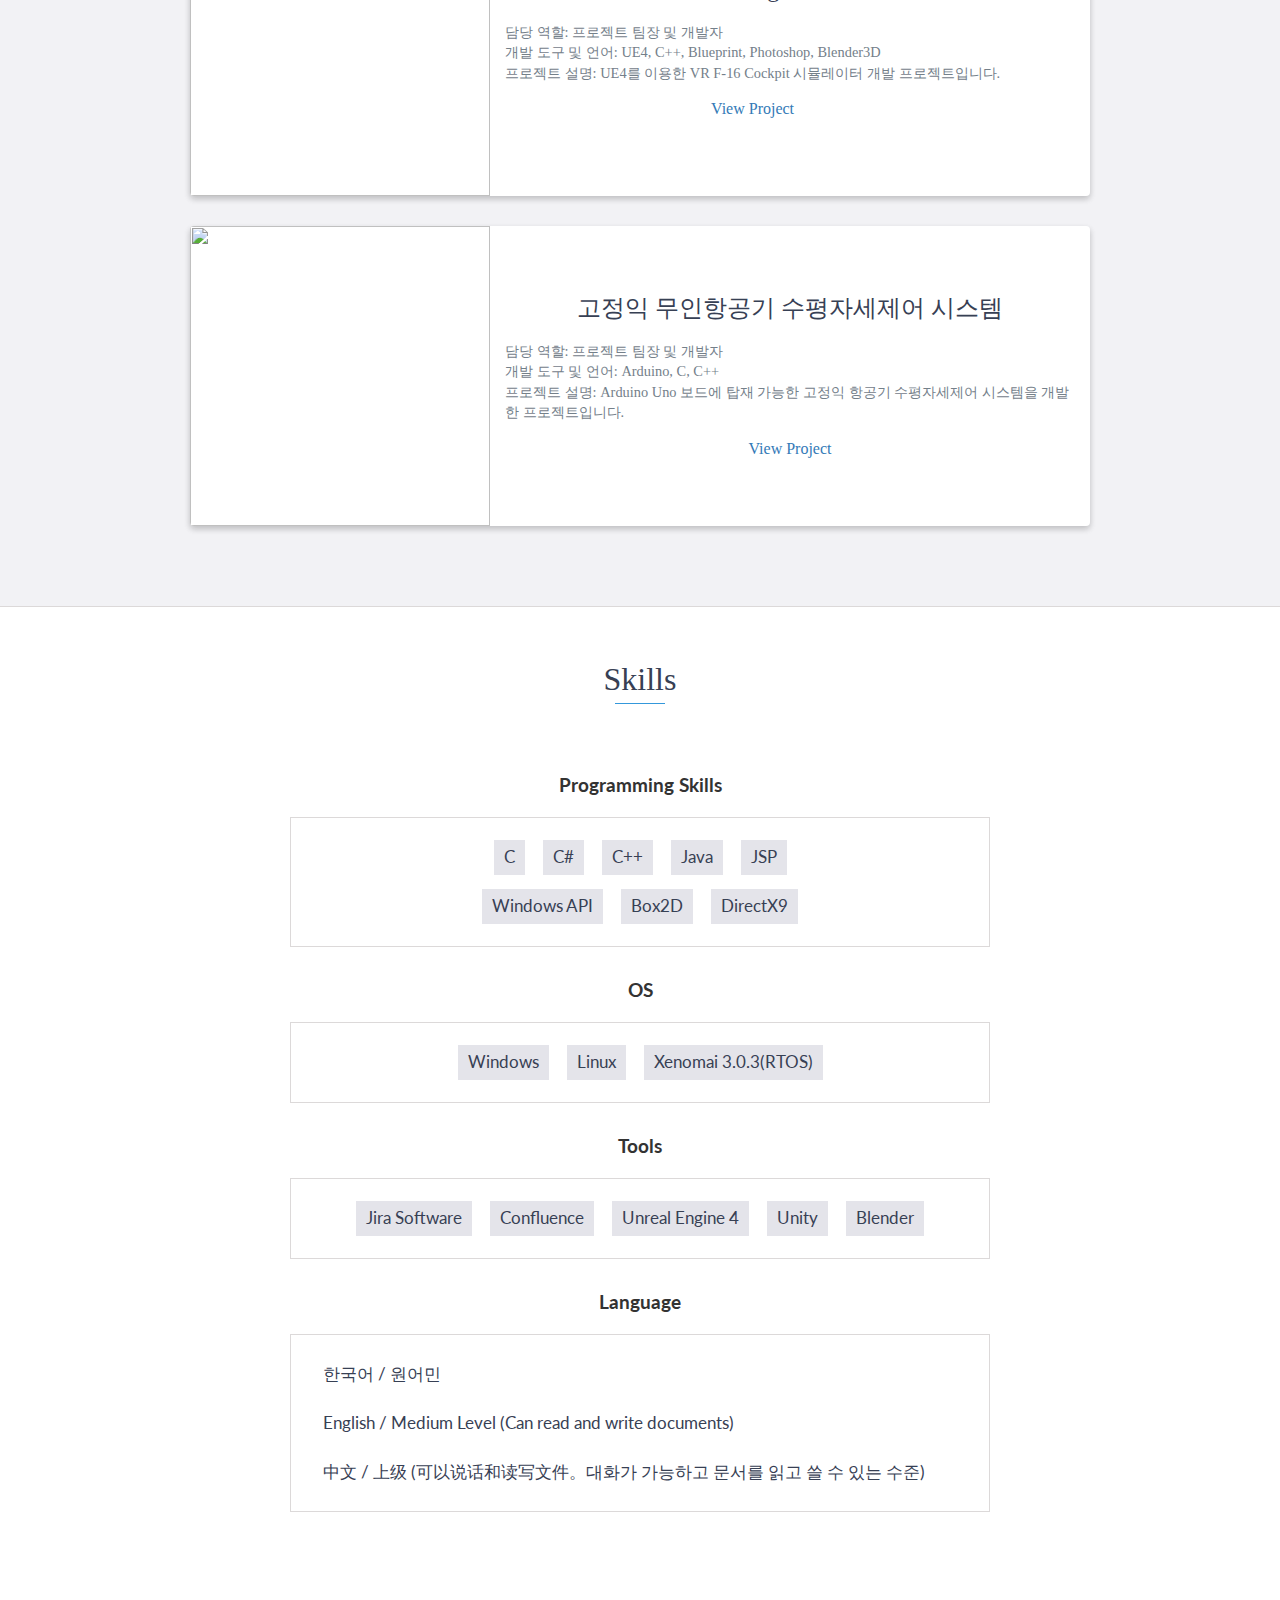
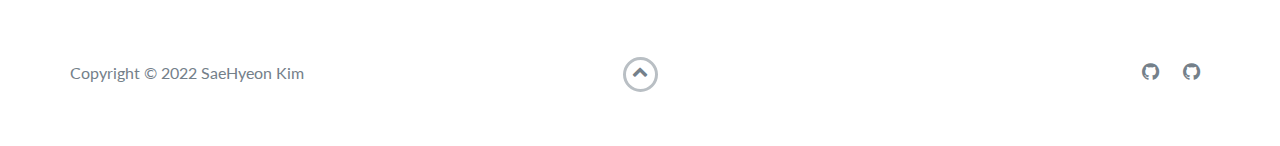
==== commit a84132f1: "Update index and rockman page" ====
--- a/index.html
+++ b/index.html
@@ -148,7 +148,7 @@
             <div data-date="December 2020 – June 2021">
                 <h3>FXGear</h3>
                 <h4>PM 및 개발자 (계약직)</h4>
-                <h5 class="nsAcRegular">수행 프로젝트: 다함께 369
+                <h5 class="nsAcRegular">수행 프로젝트: 다 함께 369
                 <p class="nsAcRegular">
                     <br>
                     UE4 캐주얼 모바일 게임 기획 수행<br>
@@ -177,7 +177,9 @@
                 </div>
                 <div class="col-md-8">
                     <p class="nsAcRegular">
-                        
+                        학교 졸업 프로젝트와 회사 업무를 통해 그래픽 상용엔진을 접하면서 3D 그래픽스에 관심을 가지게 되었습니다.<br>
+                        이를 위해 2021년 9월 부터 Modern C++, 선형대수학, 3D 렌더링 파이프라인에 대한 학습을 진행해왔습니다.<br>
+                        현재는 인하대학교 미래인재개발원에서 AR 게임 개발 과정에서 3D 그래픽스를 활용한 어플리케이션 개발을 학습 중입니다.
                     </p>
                 </div>
             </div>
@@ -255,12 +257,18 @@
 
     <div id="skills">
         <h2 class="heading nsAcExBold">Skills</h2>
-        <h3>Programming Language</h3>
+        <h3>Programming Skills</h3>
         <div class="education-block">
             <ul align="center" >
                 <li>C</li>
                 <li>C#</li>
                 <li>C++</li>
+                <li>Java</li>
+                <li>JSP</li>
+                <br>
+                <li>Windows API</li>
+                <li>Box2D</li>
+                <li>DirectX9</li>
             </ul>
         </div>
 
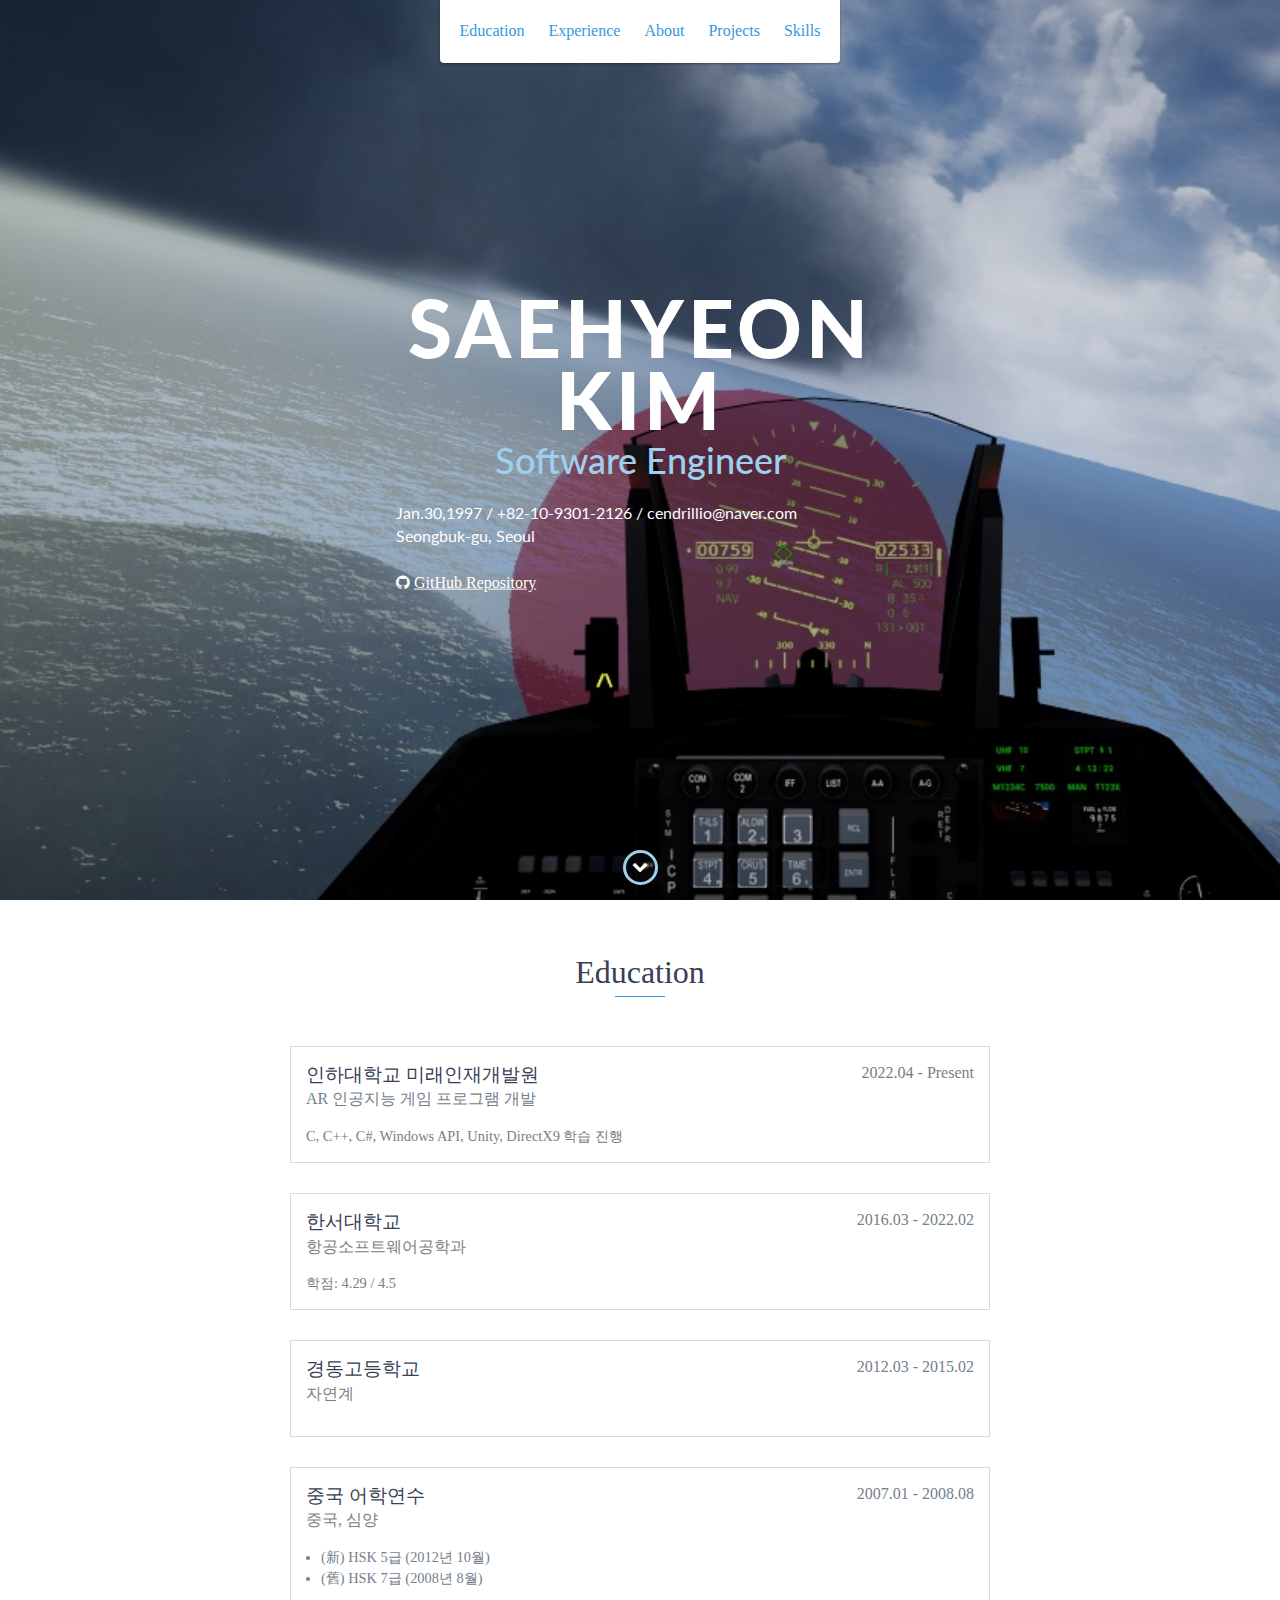
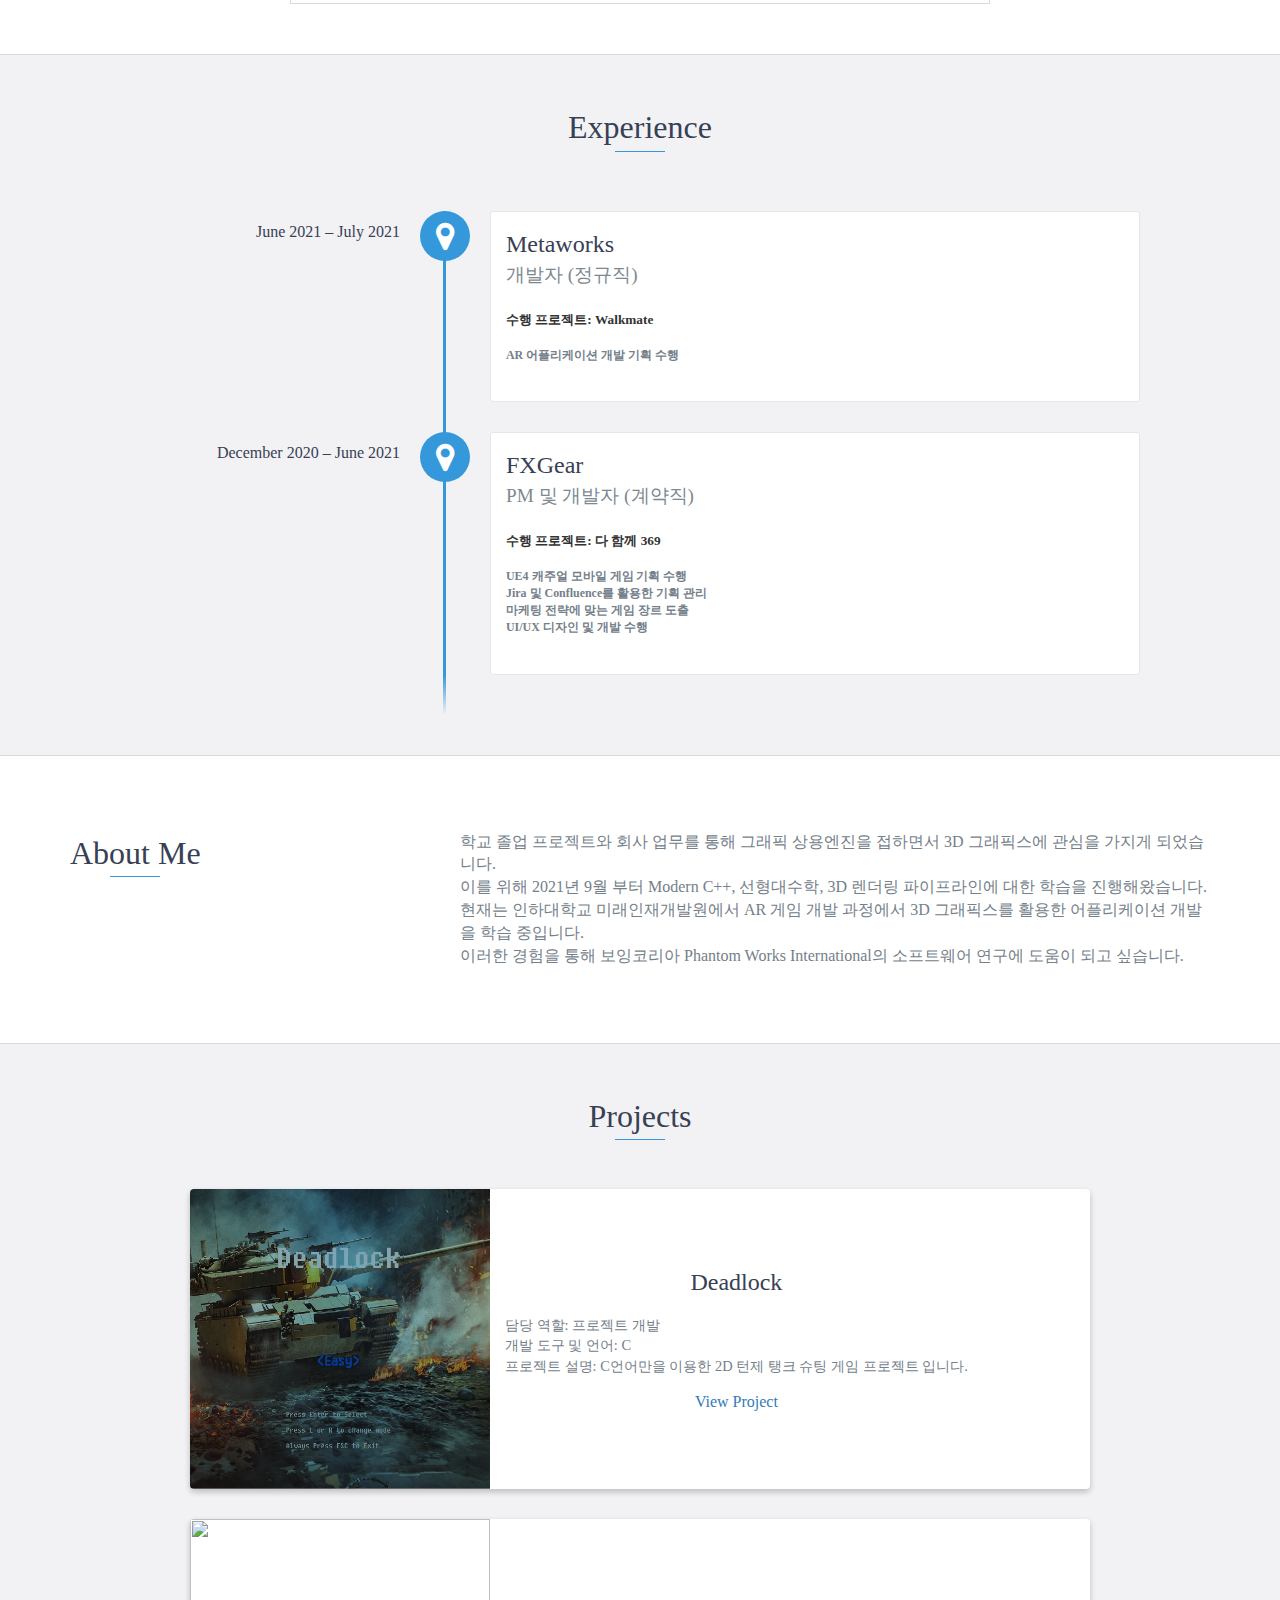
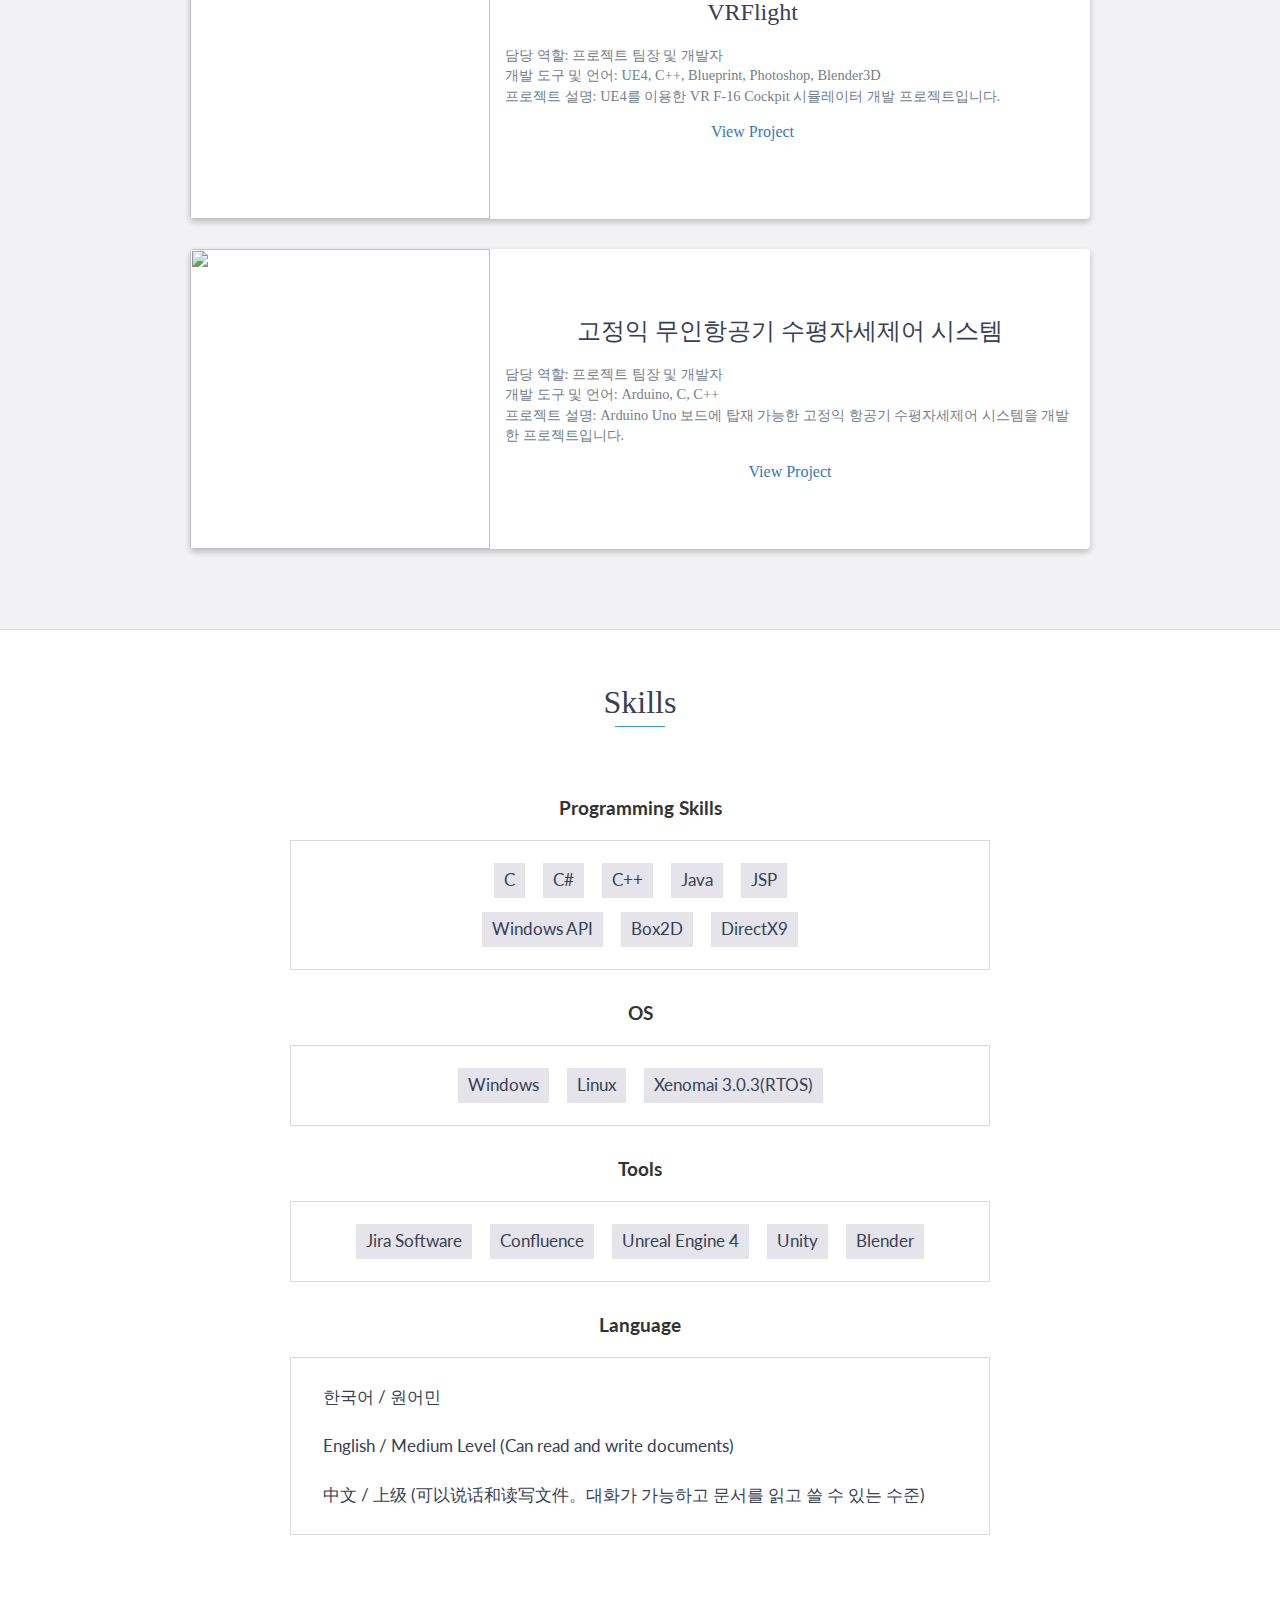
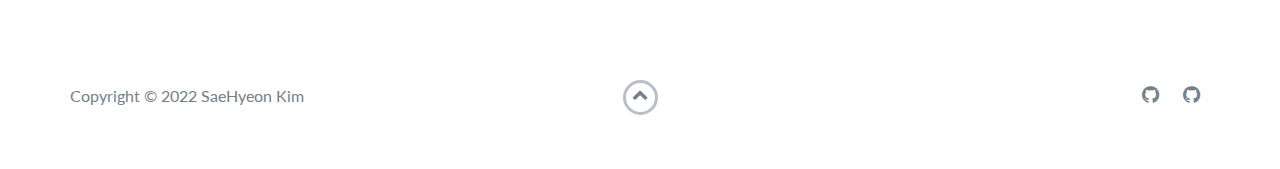
==== commit 167b1b0c: "Update About Message" ====
--- a/index.html
+++ b/index.html
@@ -179,7 +179,8 @@
                     <p class="nsAcRegular">
                         학교 졸업 프로젝트와 회사 업무를 통해 그래픽 상용엔진을 접하면서 3D 그래픽스에 관심을 가지게 되었습니다.<br>
                         이를 위해 2021년 9월 부터 Modern C++, 선형대수학, 3D 렌더링 파이프라인에 대한 학습을 진행해왔습니다.<br>
-                        현재는 인하대학교 미래인재개발원에서 AR 게임 개발 과정에서 3D 그래픽스를 활용한 어플리케이션 개발을 학습 중입니다.
+                        현재는 인하대학교 미래인재개발원에서 AR 게임 개발 과정에서 3D 그래픽스를 활용한 어플리케이션 개발을 학습 중입니다.<br>
+                        이러한 경험을 통해 보잉코리아 Phantom Works International의 소프트웨어 연구에 도움이 되고 싶습니다.
                     </p>
                 </div>
             </div>
@@ -201,7 +202,7 @@
                     </div>
                     <!-- End .project-image -->
                     <div class="project-info">
-                        <h3>C언어 2D 턴제 탱크 슈팅 게임</h3>
+                        <h3>Deadlock</h3>
                         <p align="left" class="nsAcBold">
                             담당 역할: 프로젝트 개발<br>
                             개발 도구 및 언어: C<br>
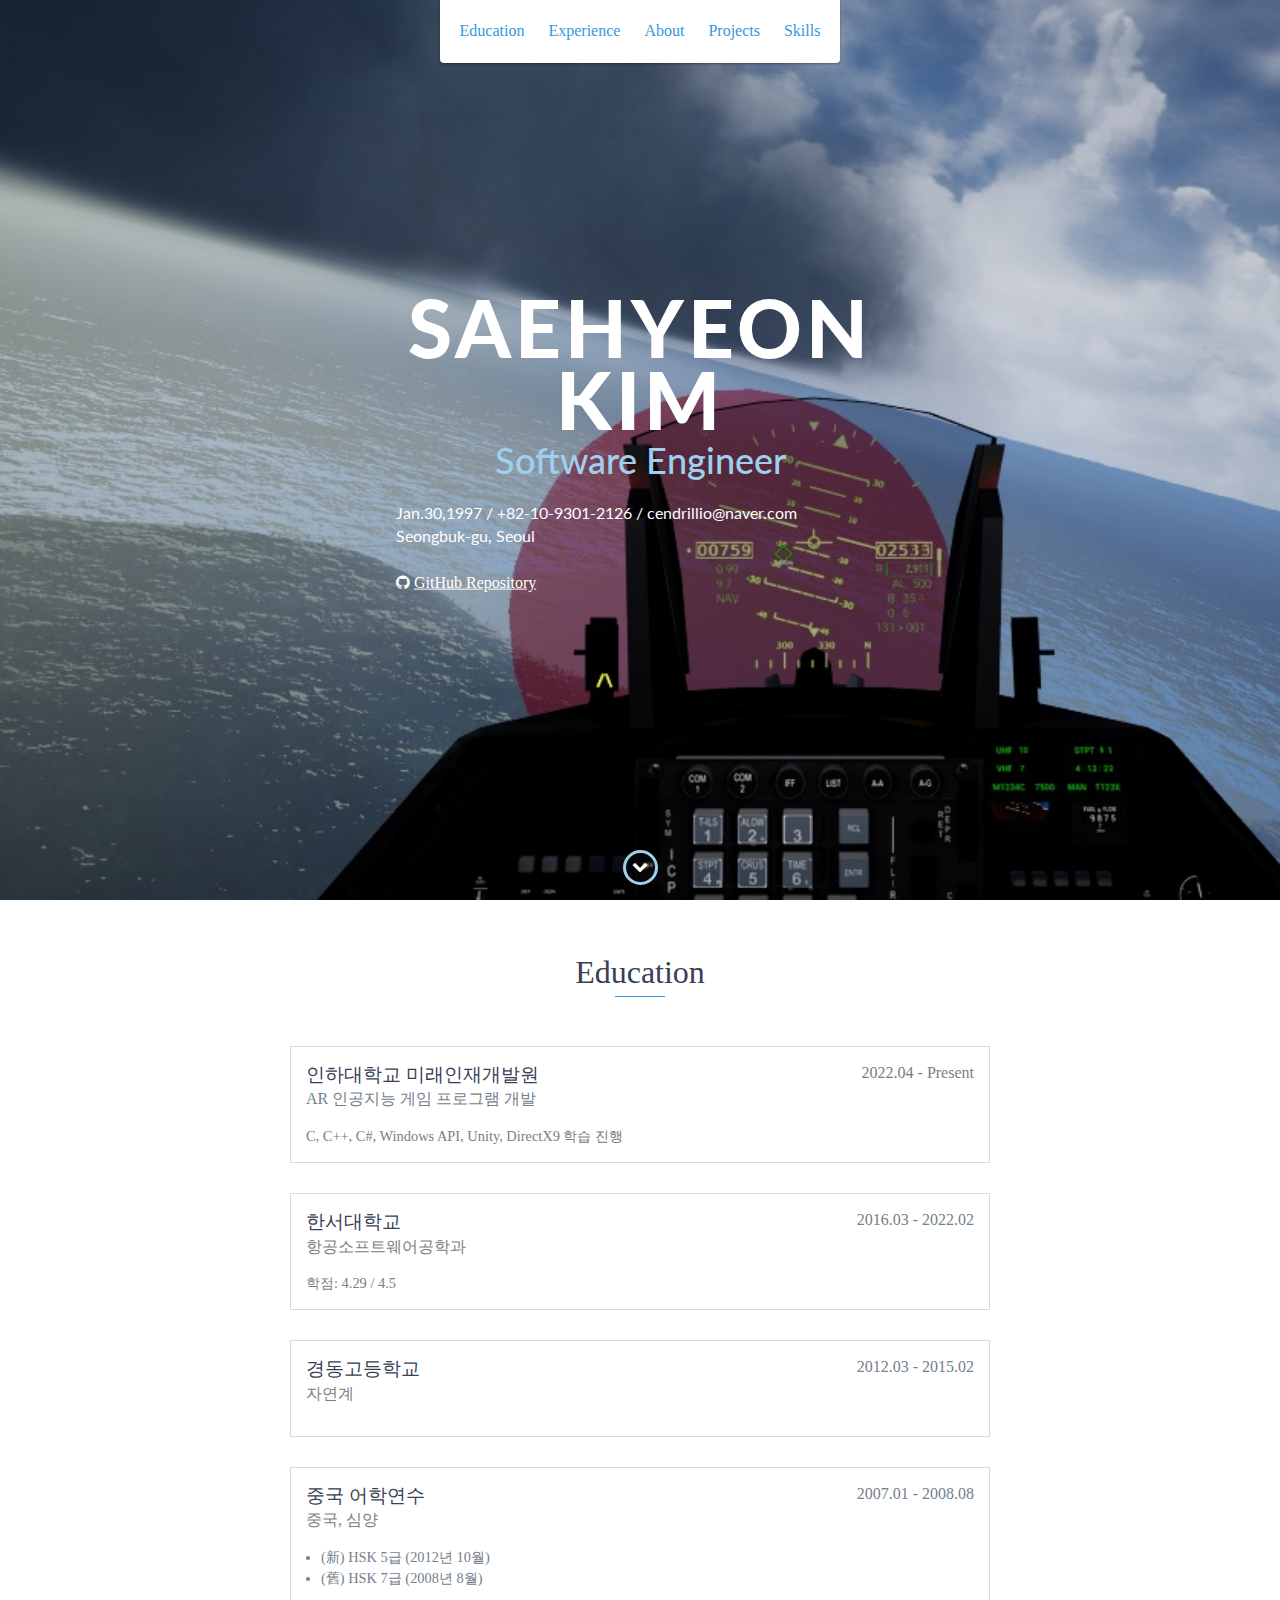
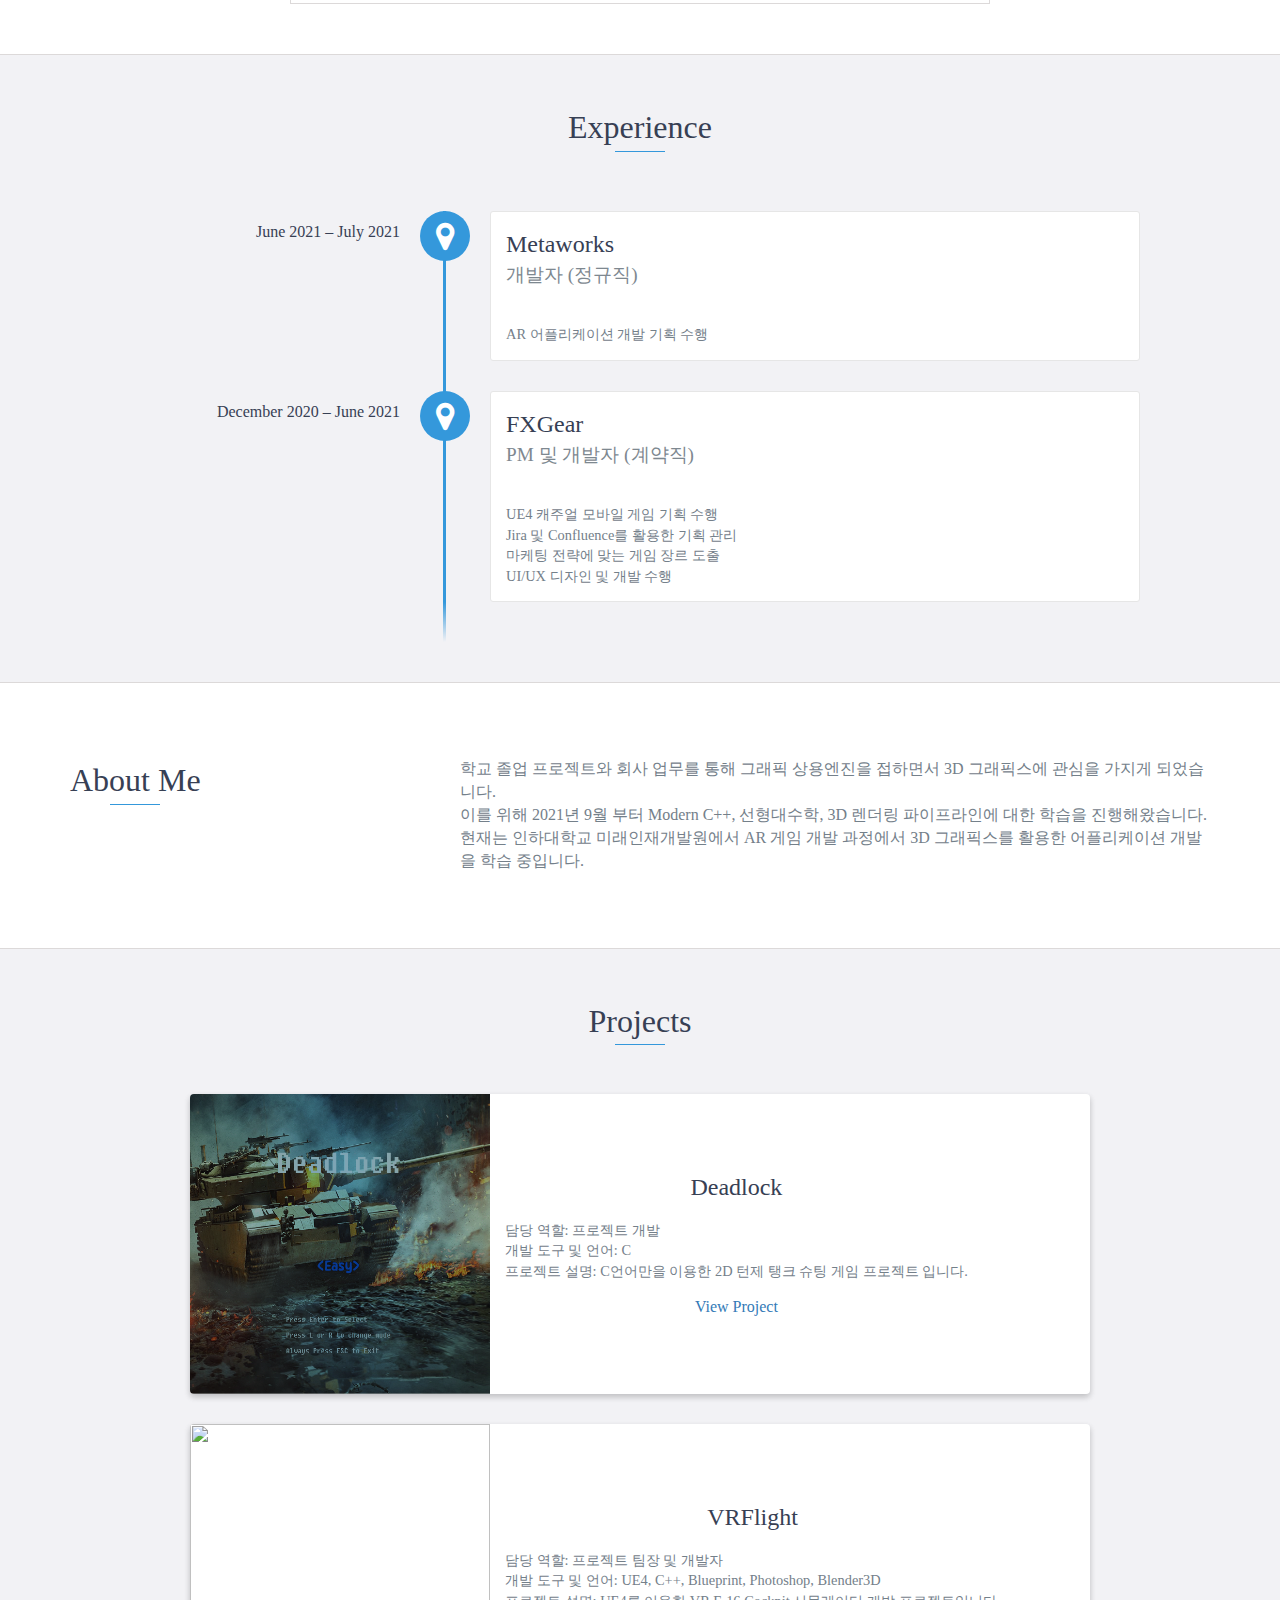
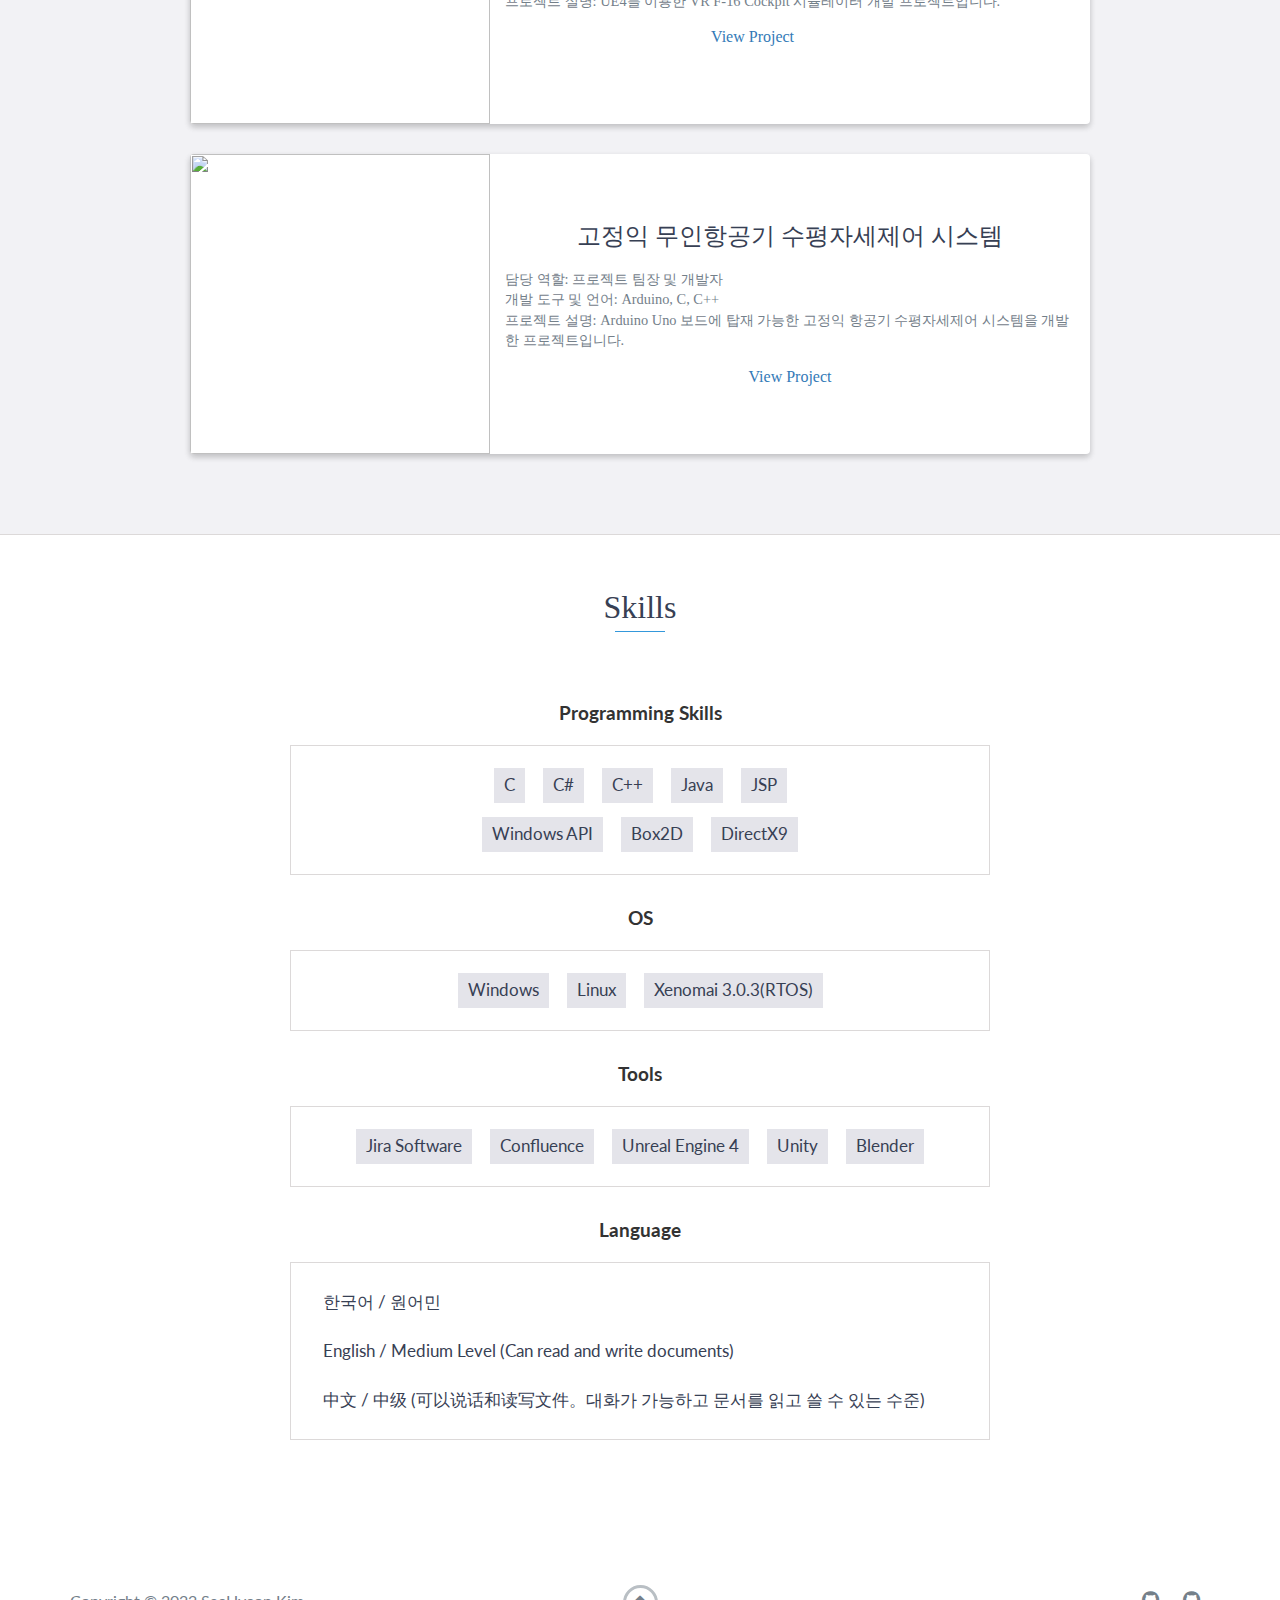
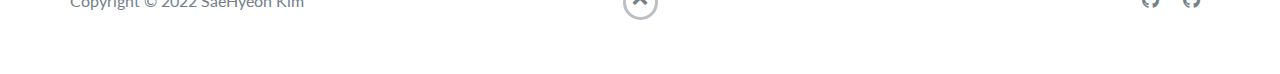
==== commit 13188fa3: "Update index.html" ====
--- a/index.html
+++ b/index.html
@@ -139,7 +139,6 @@
             <div data-date="June 2021 – July 2021">
                 <h3>Metaworks</h3>
                 <h4>개발자 (정규직)</h4>
-                <h5 class="nsAcRegular">수행 프로젝트: Walkmate
                 <p class="nsAcRegular">
                     <br>
                     AR 어플리케이션 개발 기획 수행
@@ -148,7 +147,6 @@
             <div data-date="December 2020 – June 2021">
                 <h3>FXGear</h3>
                 <h4>PM 및 개발자 (계약직)</h4>
-                <h5 class="nsAcRegular">수행 프로젝트: 다 함께 369
                 <p class="nsAcRegular">
                     <br>
                     UE4 캐주얼 모바일 게임 기획 수행<br>
@@ -180,7 +178,6 @@
                         학교 졸업 프로젝트와 회사 업무를 통해 그래픽 상용엔진을 접하면서 3D 그래픽스에 관심을 가지게 되었습니다.<br>
                         이를 위해 2021년 9월 부터 Modern C++, 선형대수학, 3D 렌더링 파이프라인에 대한 학습을 진행해왔습니다.<br>
                         현재는 인하대학교 미래인재개발원에서 AR 게임 개발 과정에서 3D 그래픽스를 활용한 어플리케이션 개발을 학습 중입니다.<br>
-                        이러한 경험을 통해 보잉코리아 Phantom Works International의 소프트웨어 연구에 도움이 되고 싶습니다.
                     </p>
                 </div>
             </div>
@@ -298,7 +295,7 @@
             <ul align="left">
                 <li style="background-color: transparent;">한국어 / 원어민</li><br>
                 <li style="background-color: transparent;">English / Medium Level (Can read and write documents)</li><br>
-                <li style="background-color: transparent;">中文 / 上级 (可以说话和读写文件。대화가 가능하고 문서를 읽고 쓸 수 있는 수준)</li>
+                <li style="background-color: transparent;">中文 / 中级 (可以说话和读写文件。대화가 가능하고 문서를 읽고 쓸 수 있는 수준)</li>
             </ul>
         </div>
 
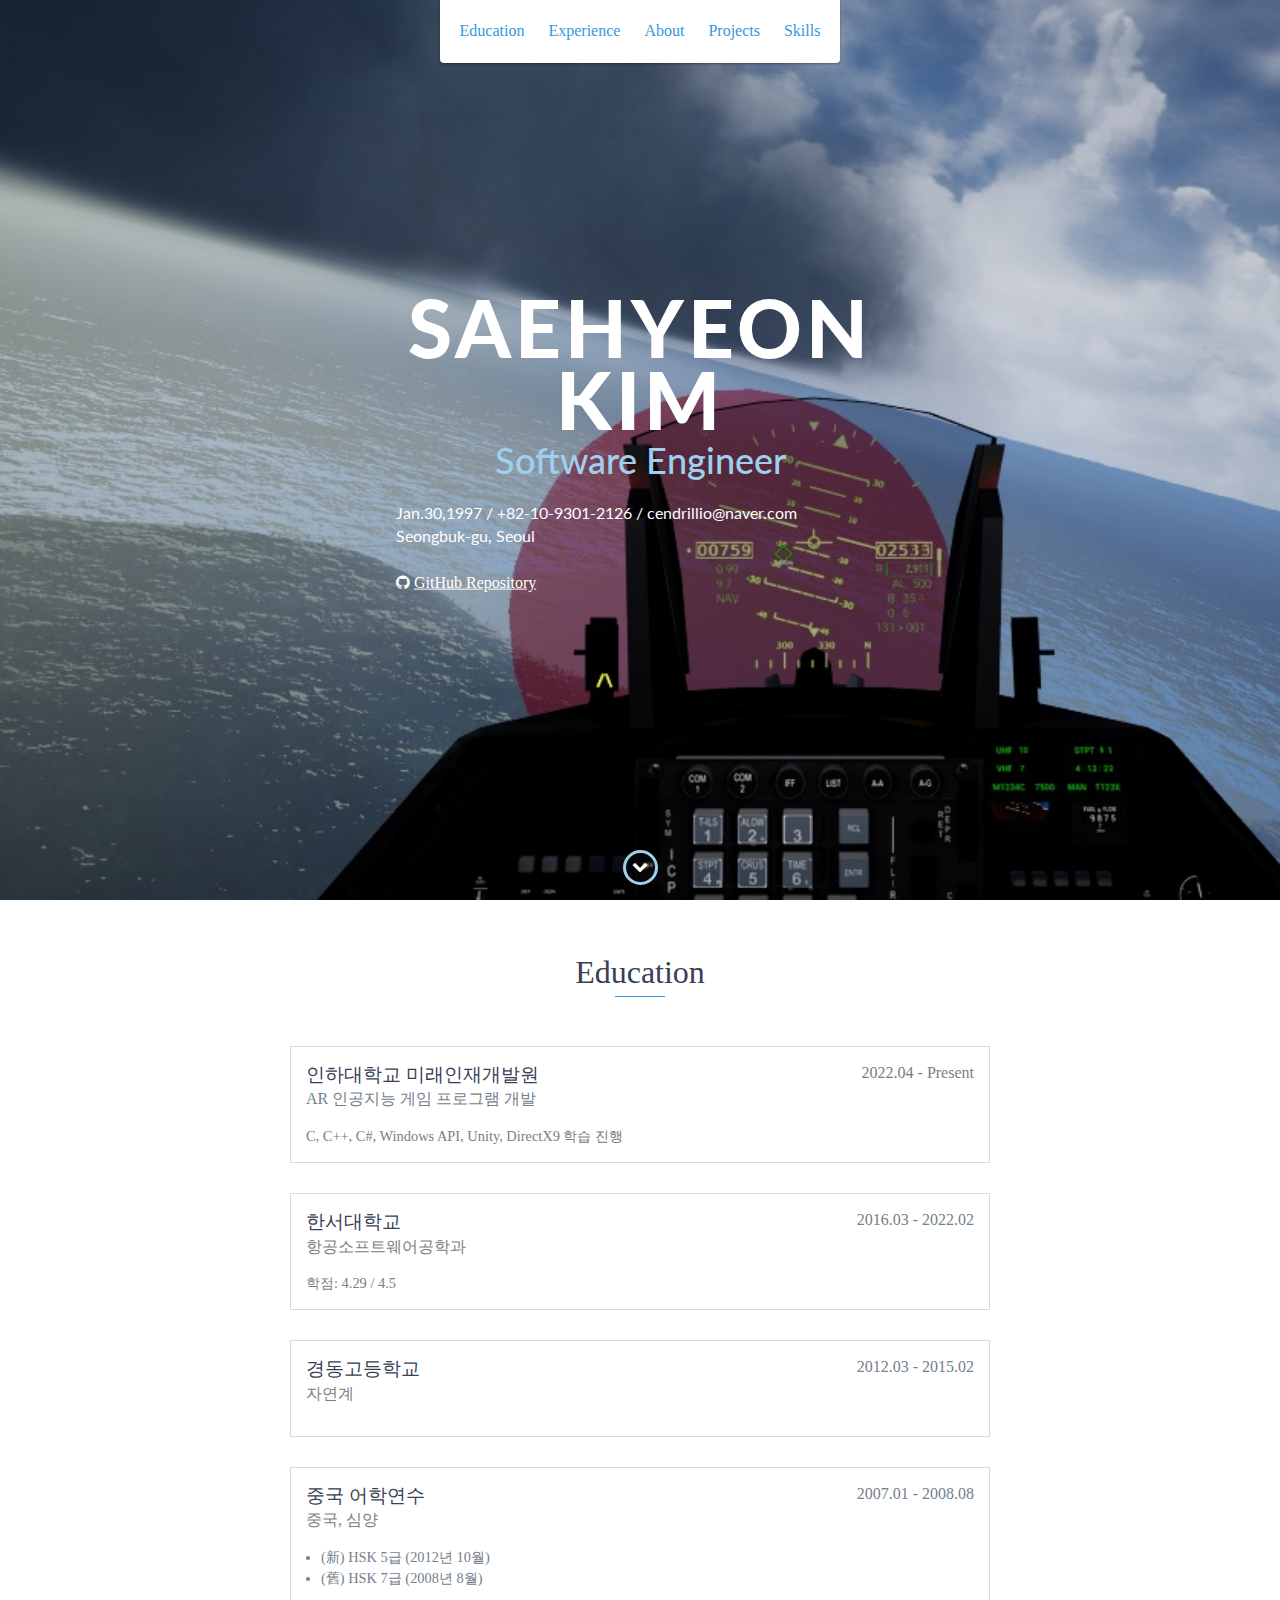
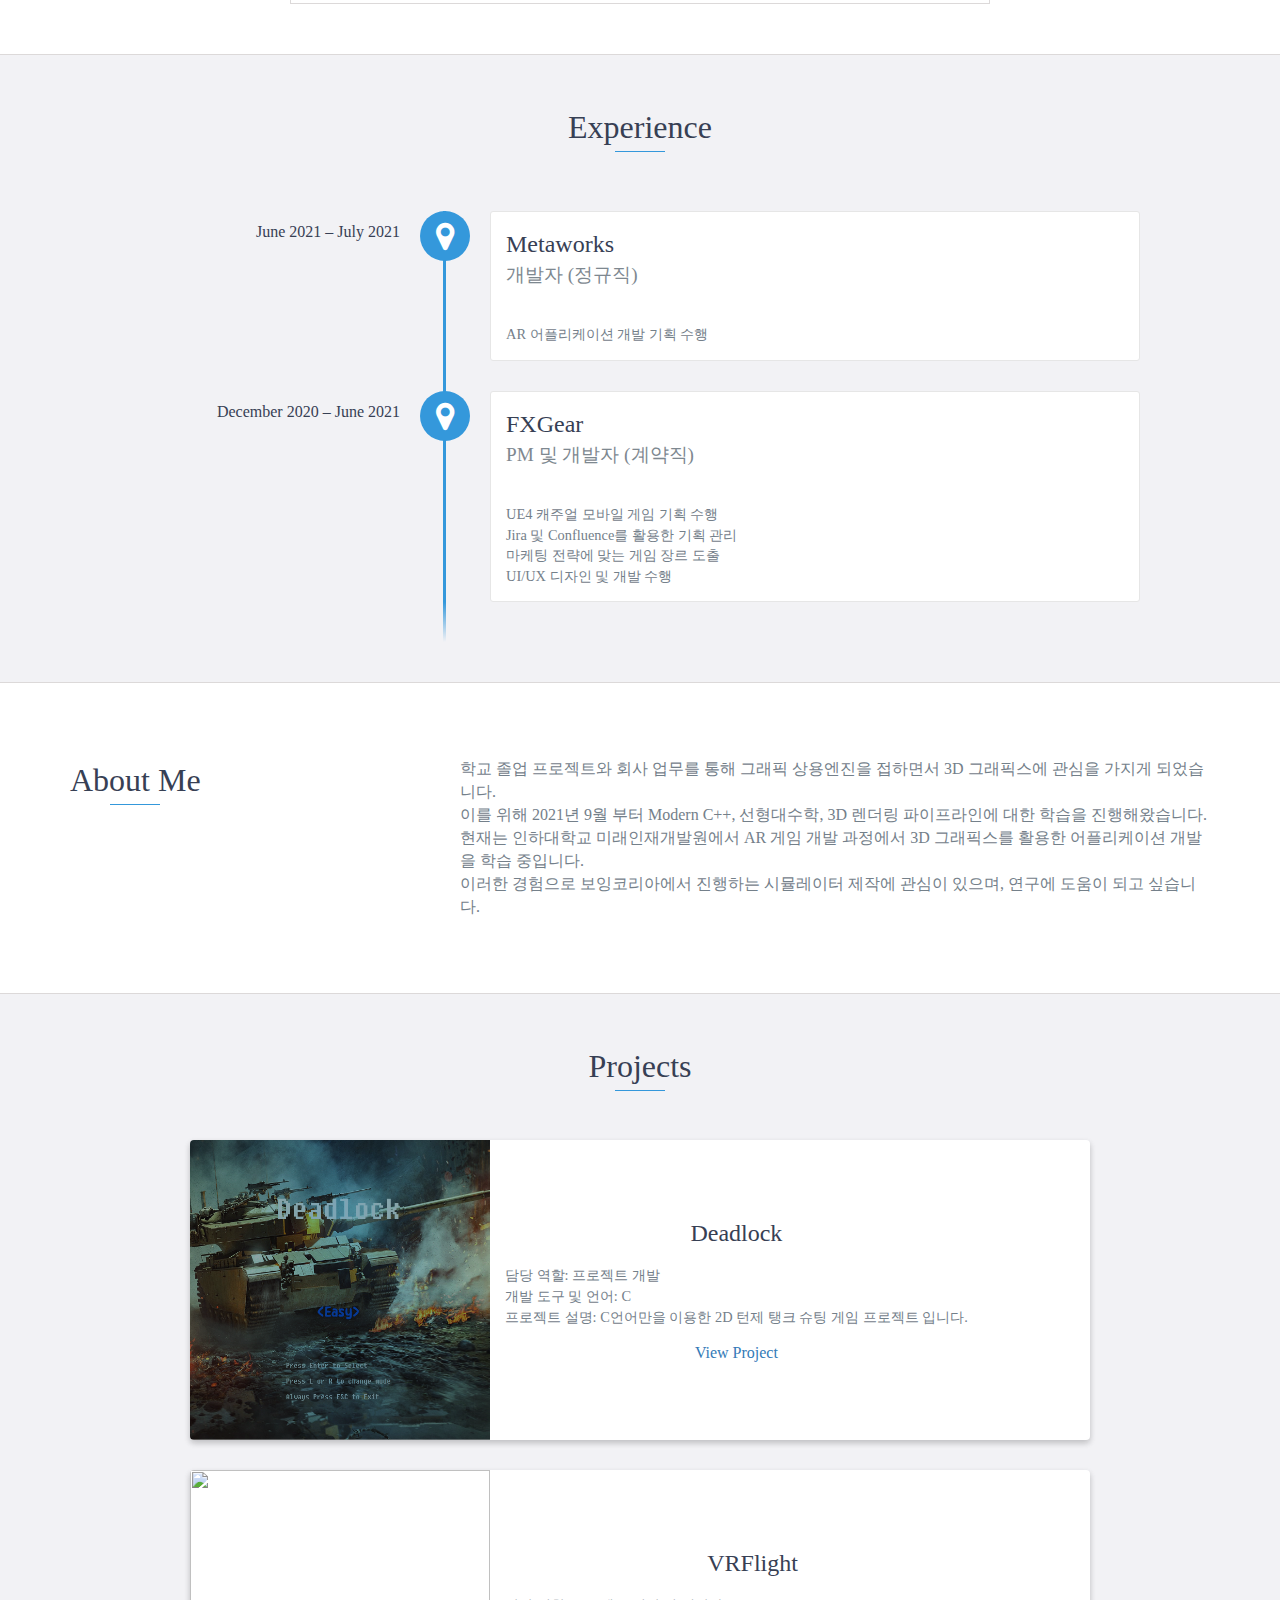
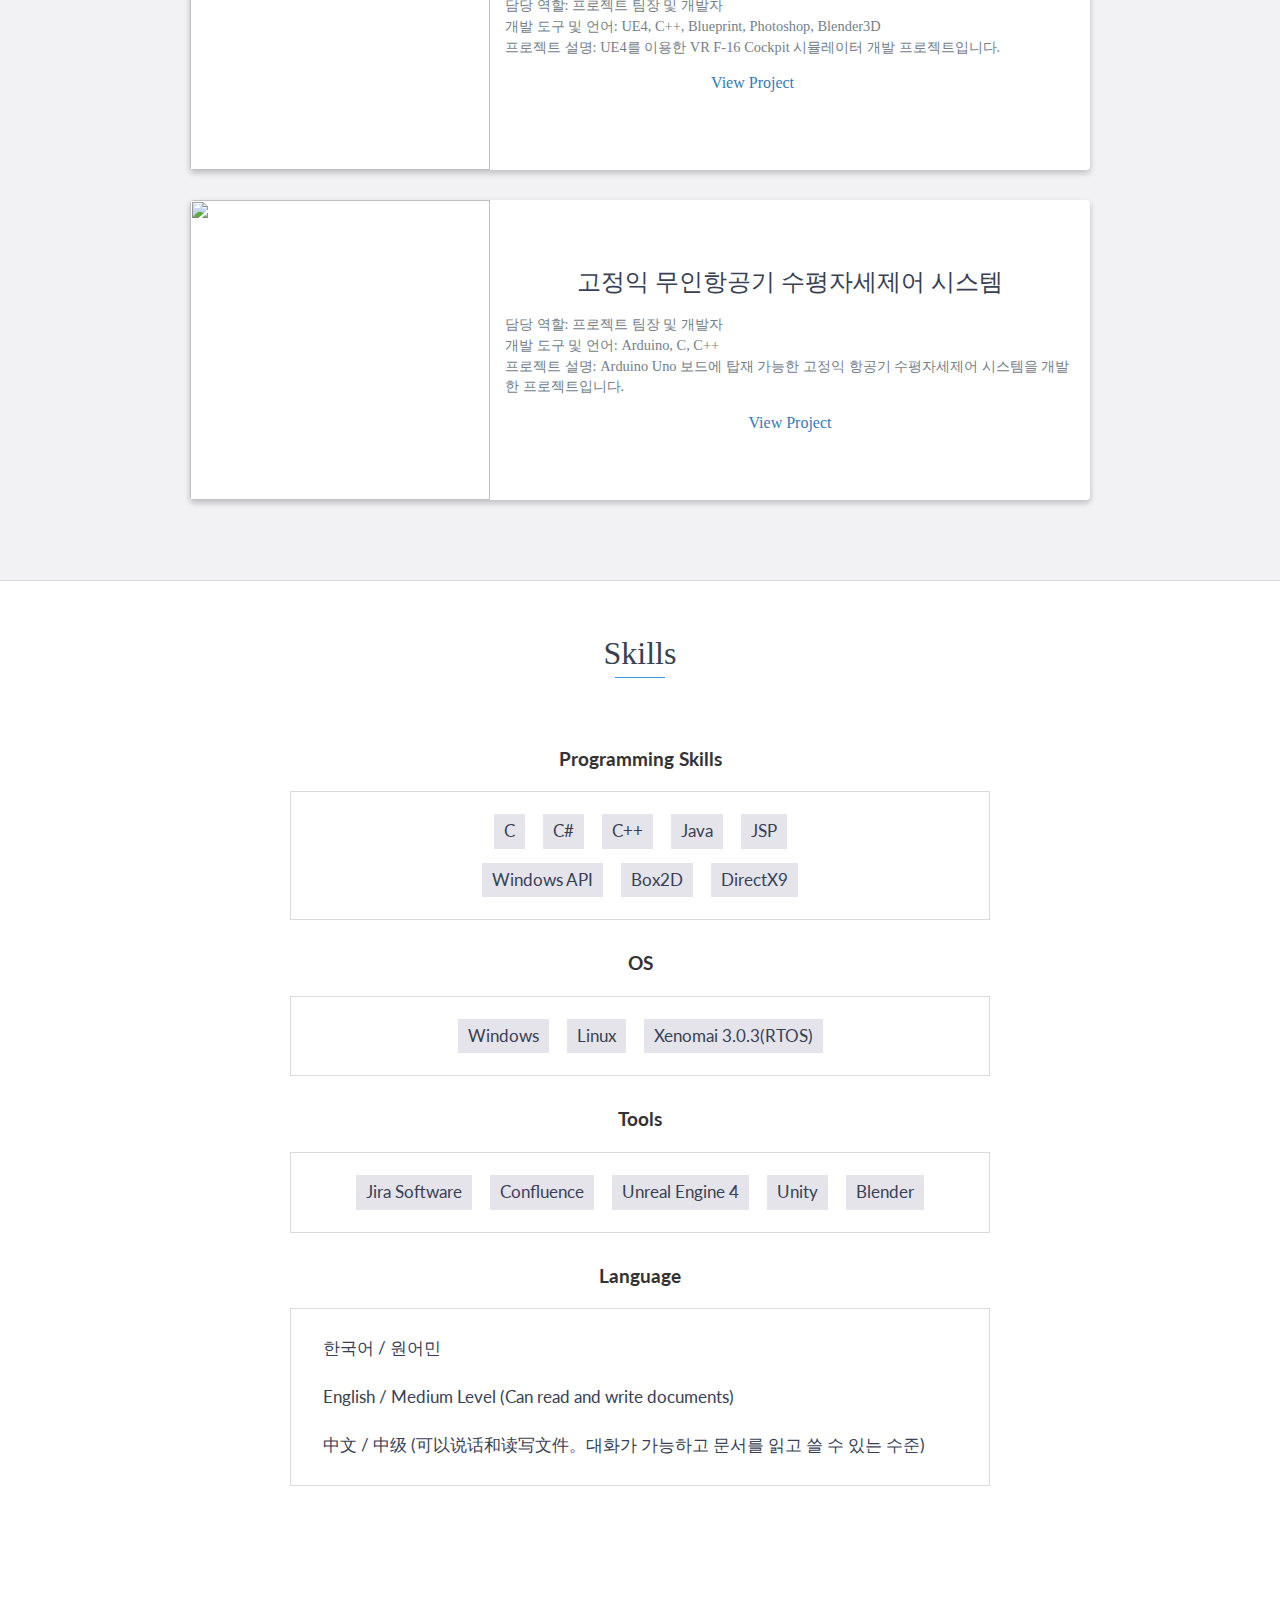
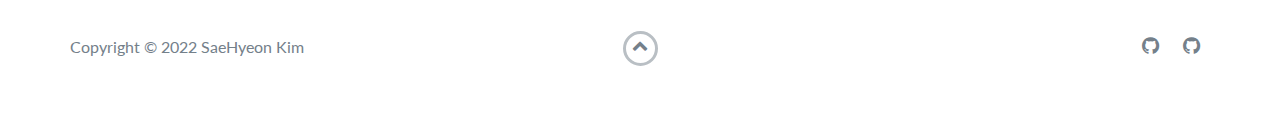
==== commit 020bfc5a: "Update index.html" ====
--- a/index.html
+++ b/index.html
@@ -178,6 +178,7 @@
                         학교 졸업 프로젝트와 회사 업무를 통해 그래픽 상용엔진을 접하면서 3D 그래픽스에 관심을 가지게 되었습니다.<br>
                         이를 위해 2021년 9월 부터 Modern C++, 선형대수학, 3D 렌더링 파이프라인에 대한 학습을 진행해왔습니다.<br>
                         현재는 인하대학교 미래인재개발원에서 AR 게임 개발 과정에서 3D 그래픽스를 활용한 어플리케이션 개발을 학습 중입니다.<br>
+                        이러한 경험으로 보잉코리아에서 진행하는 시뮬레이터 제작에 관심이 있으며, 연구에 도움이 되고 싶습니다.
                     </p>
                 </div>
             </div>
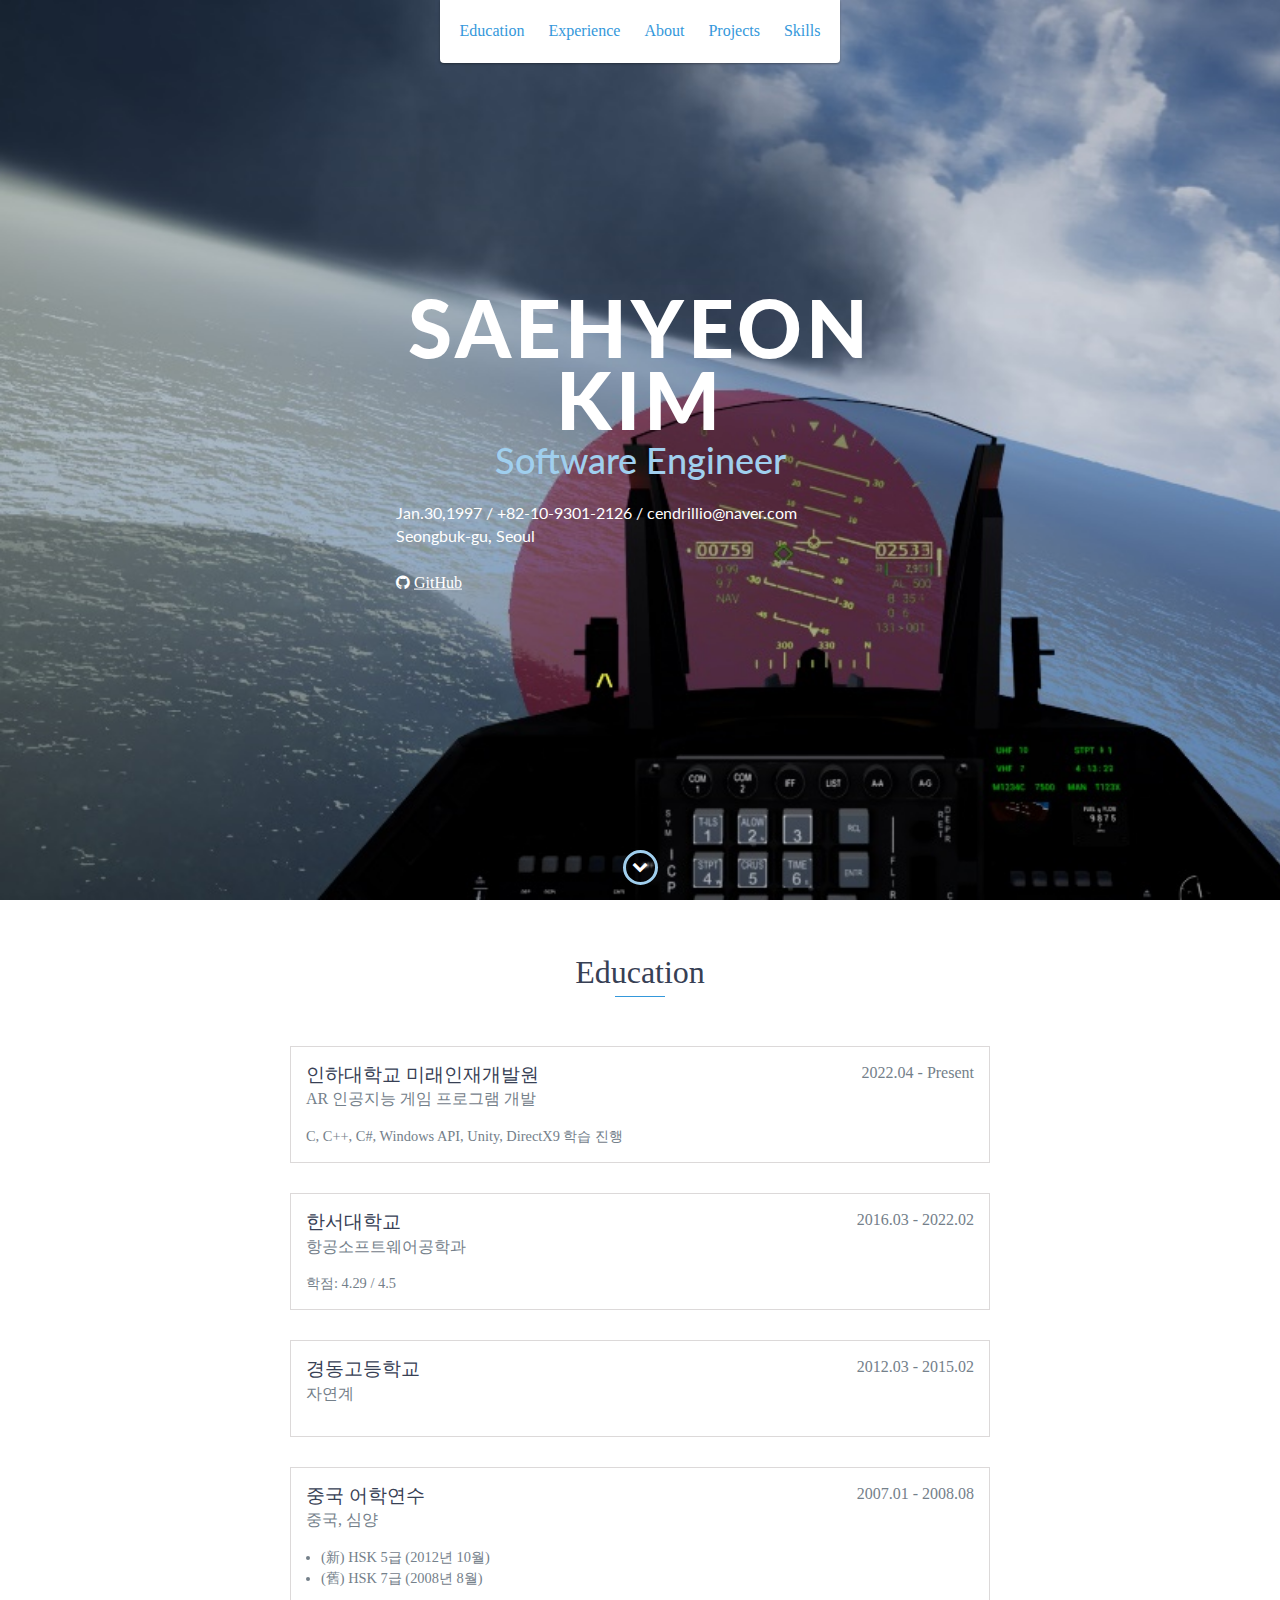
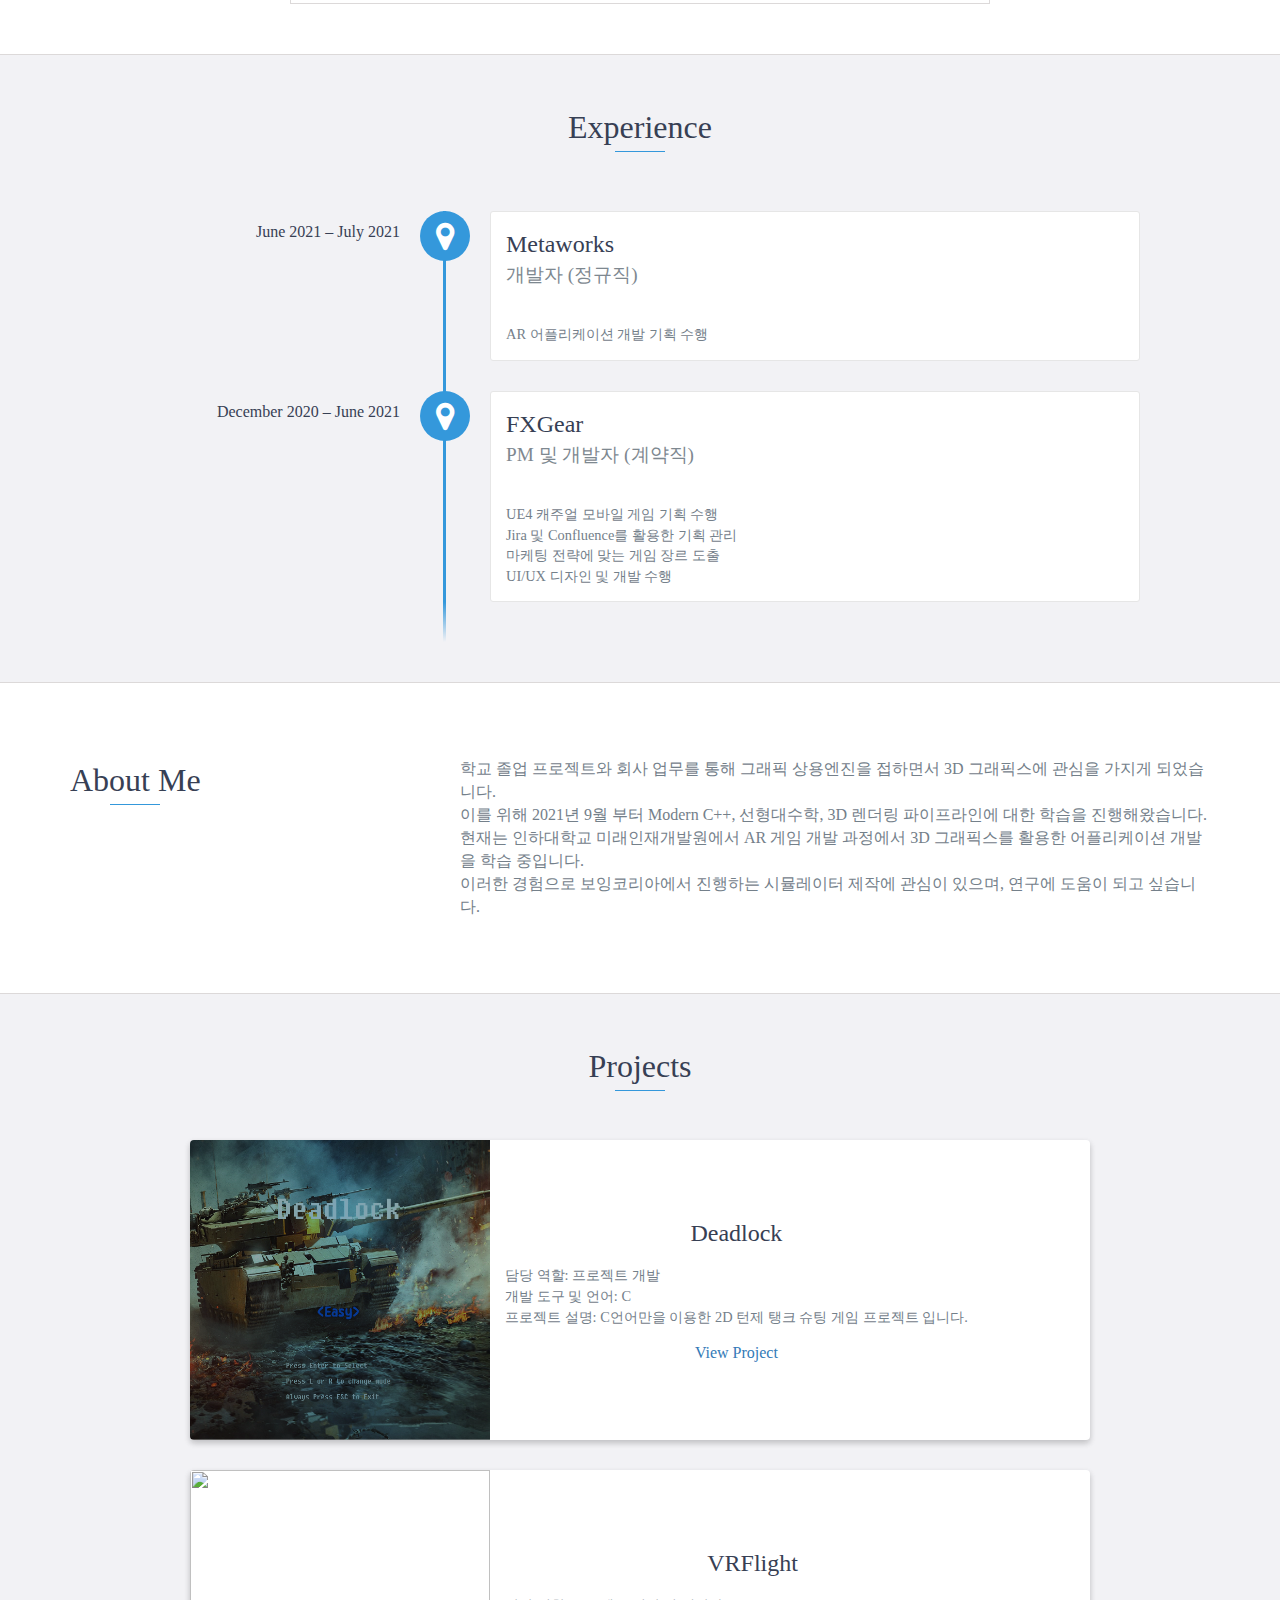
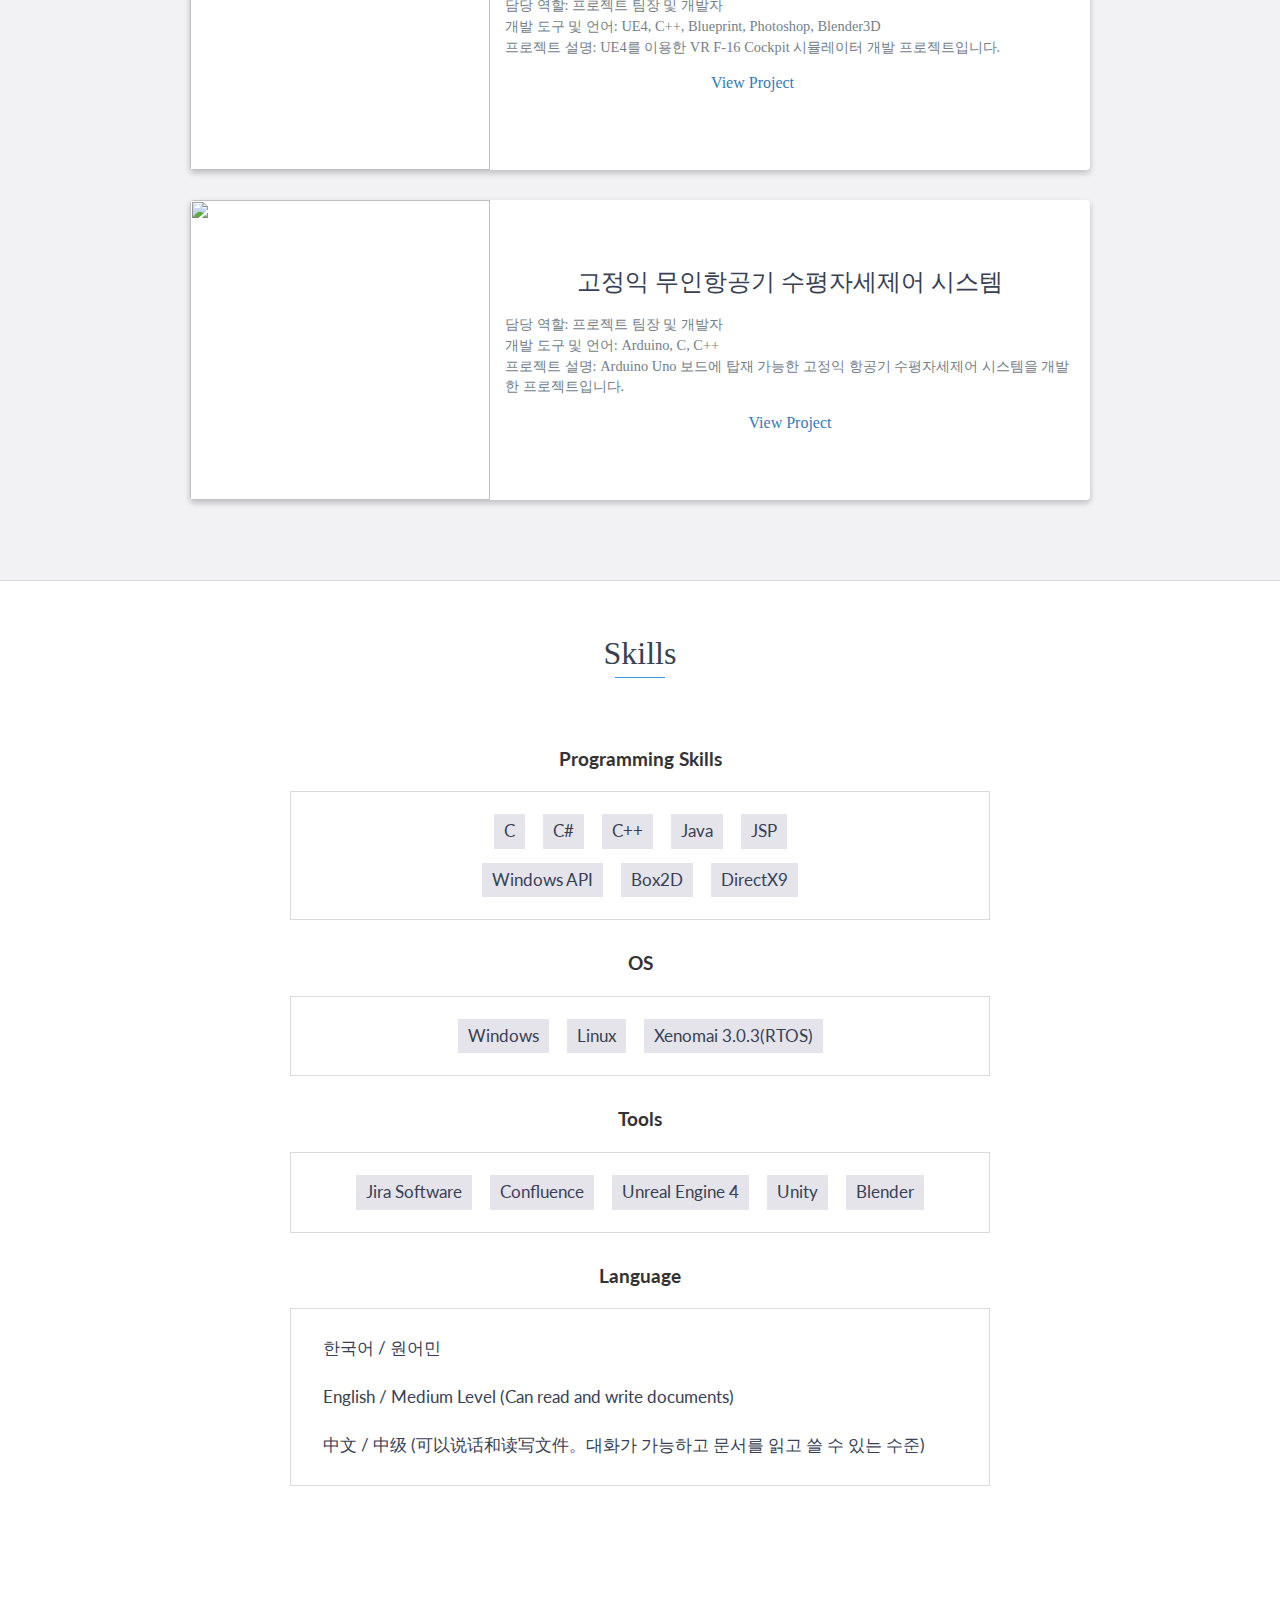
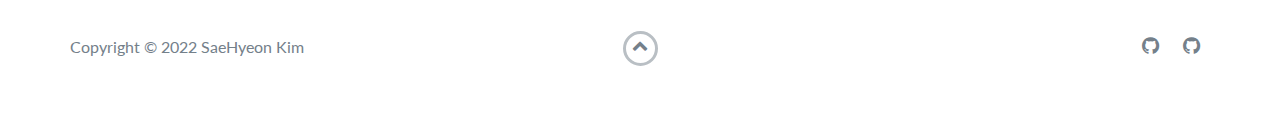
==== commit 174893cf: "Update index.html" ====
--- a/index.html
+++ b/index.html
@@ -5,7 +5,7 @@
     <meta charset="utf-8">
     <meta http-equiv="X-UA-Compatible" content="IE=edge">
     <meta name="viewport" content="width=device-width, initial-scale=1">
-    <title>Portfolio</title>
+    <title>SaeHyeon Kim</title>
 	<link rel="shortcut icon" href="favicon.ico" type="image/x-icon">
 	<link rel="icon" href="favicon.ico" type="image/x-icon">
     <link href="https://fonts.googleapis.com/css?family=Lato:300,400,700,900" rel="stylesheet">
@@ -71,7 +71,7 @@
                 &emsp;&emsp;&emsp;&emsp;&emsp;&emsp;
                 <a href="https://github.com/ArshesSH" target="_blank" style="color: #ffffff">
                     <i class="fa fa-github" aria-hidden="true">
-                        <u>GitHub Repository</u>
+                        <u>GitHub</u>
                     </i>
                 </a>
             </p>
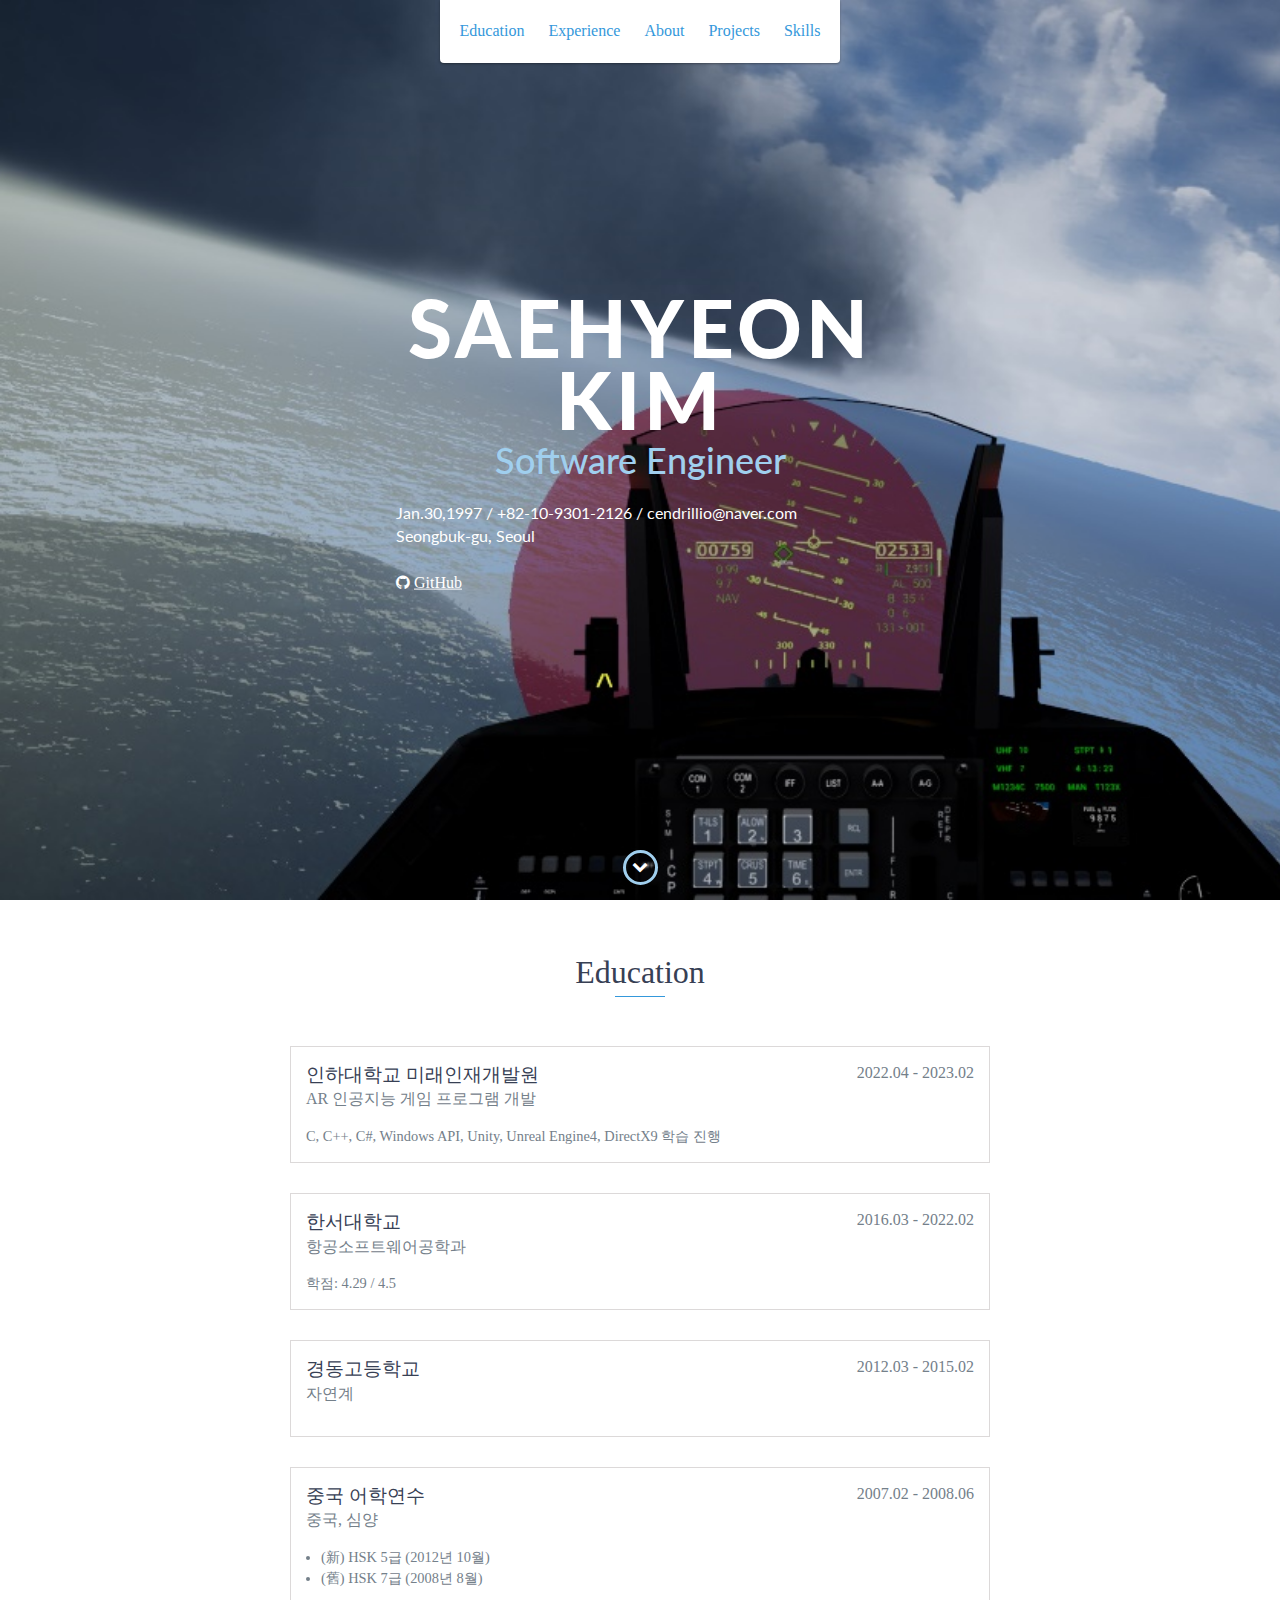
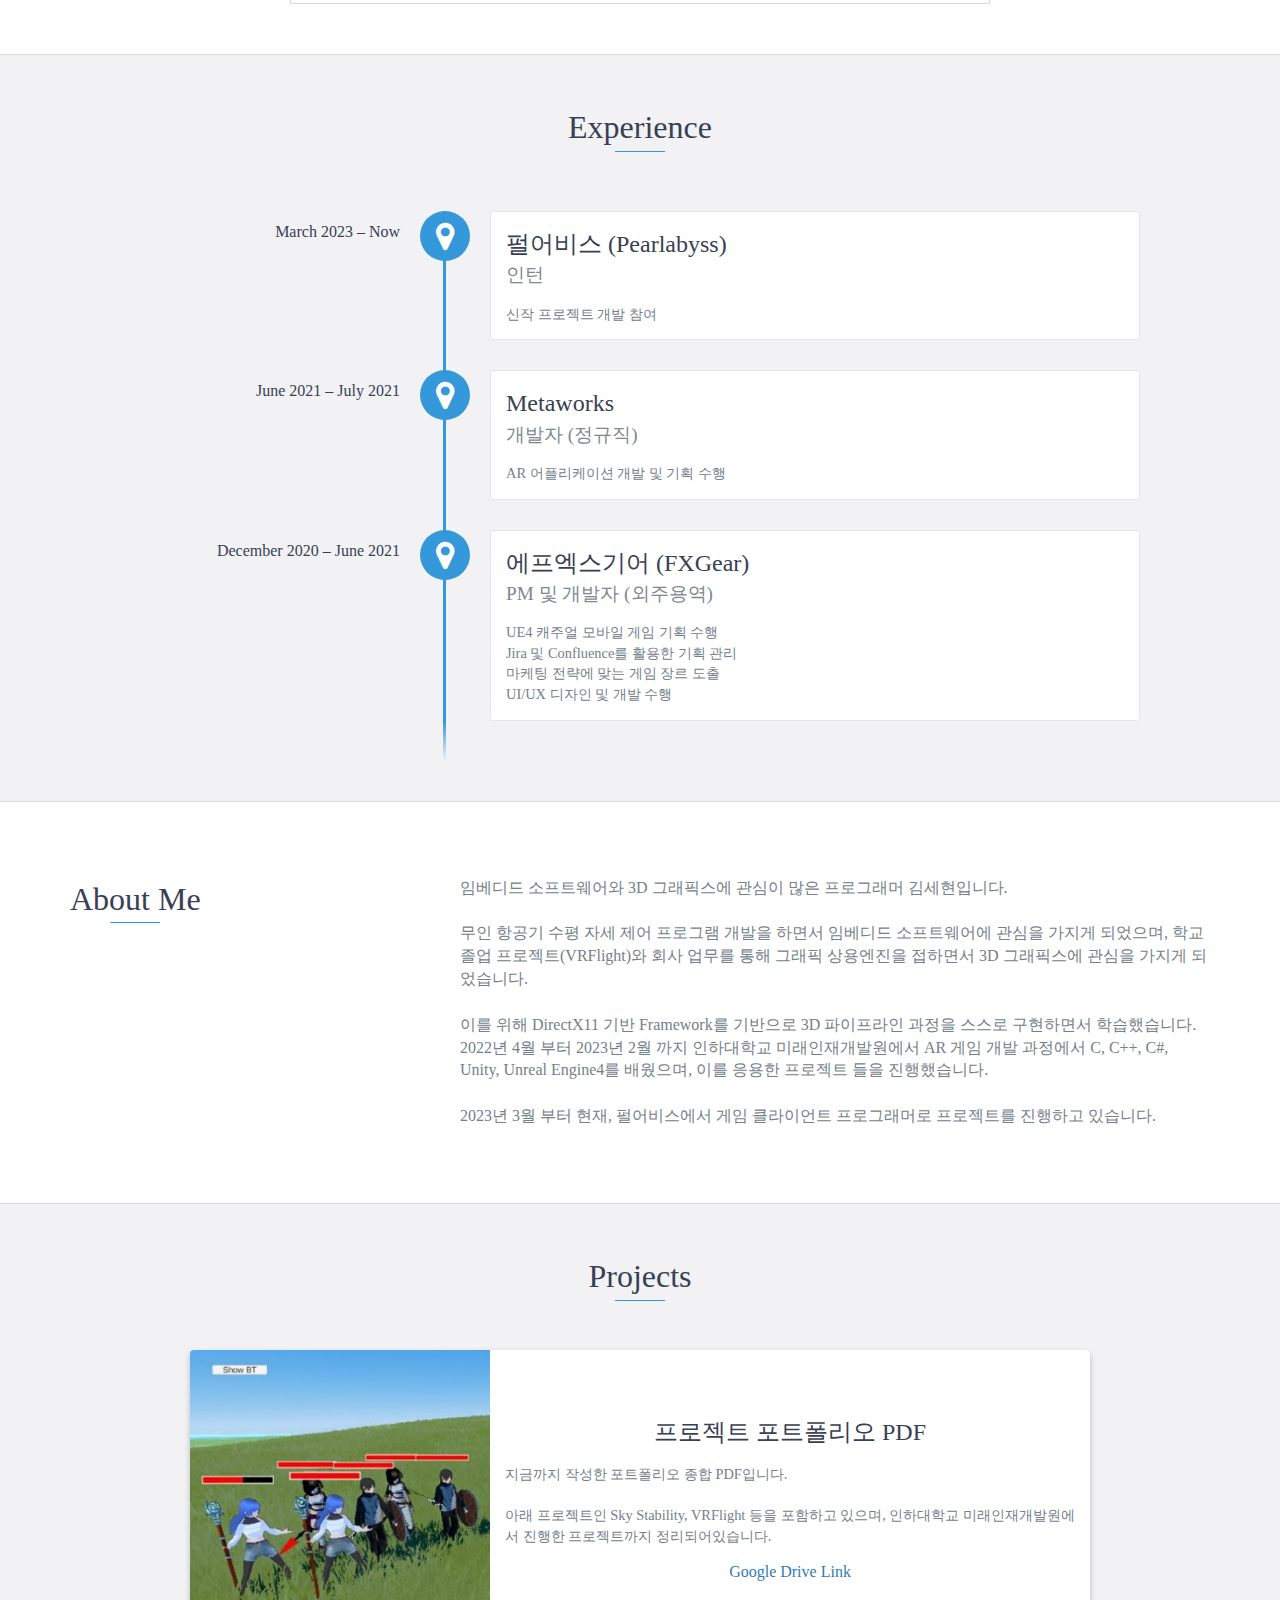
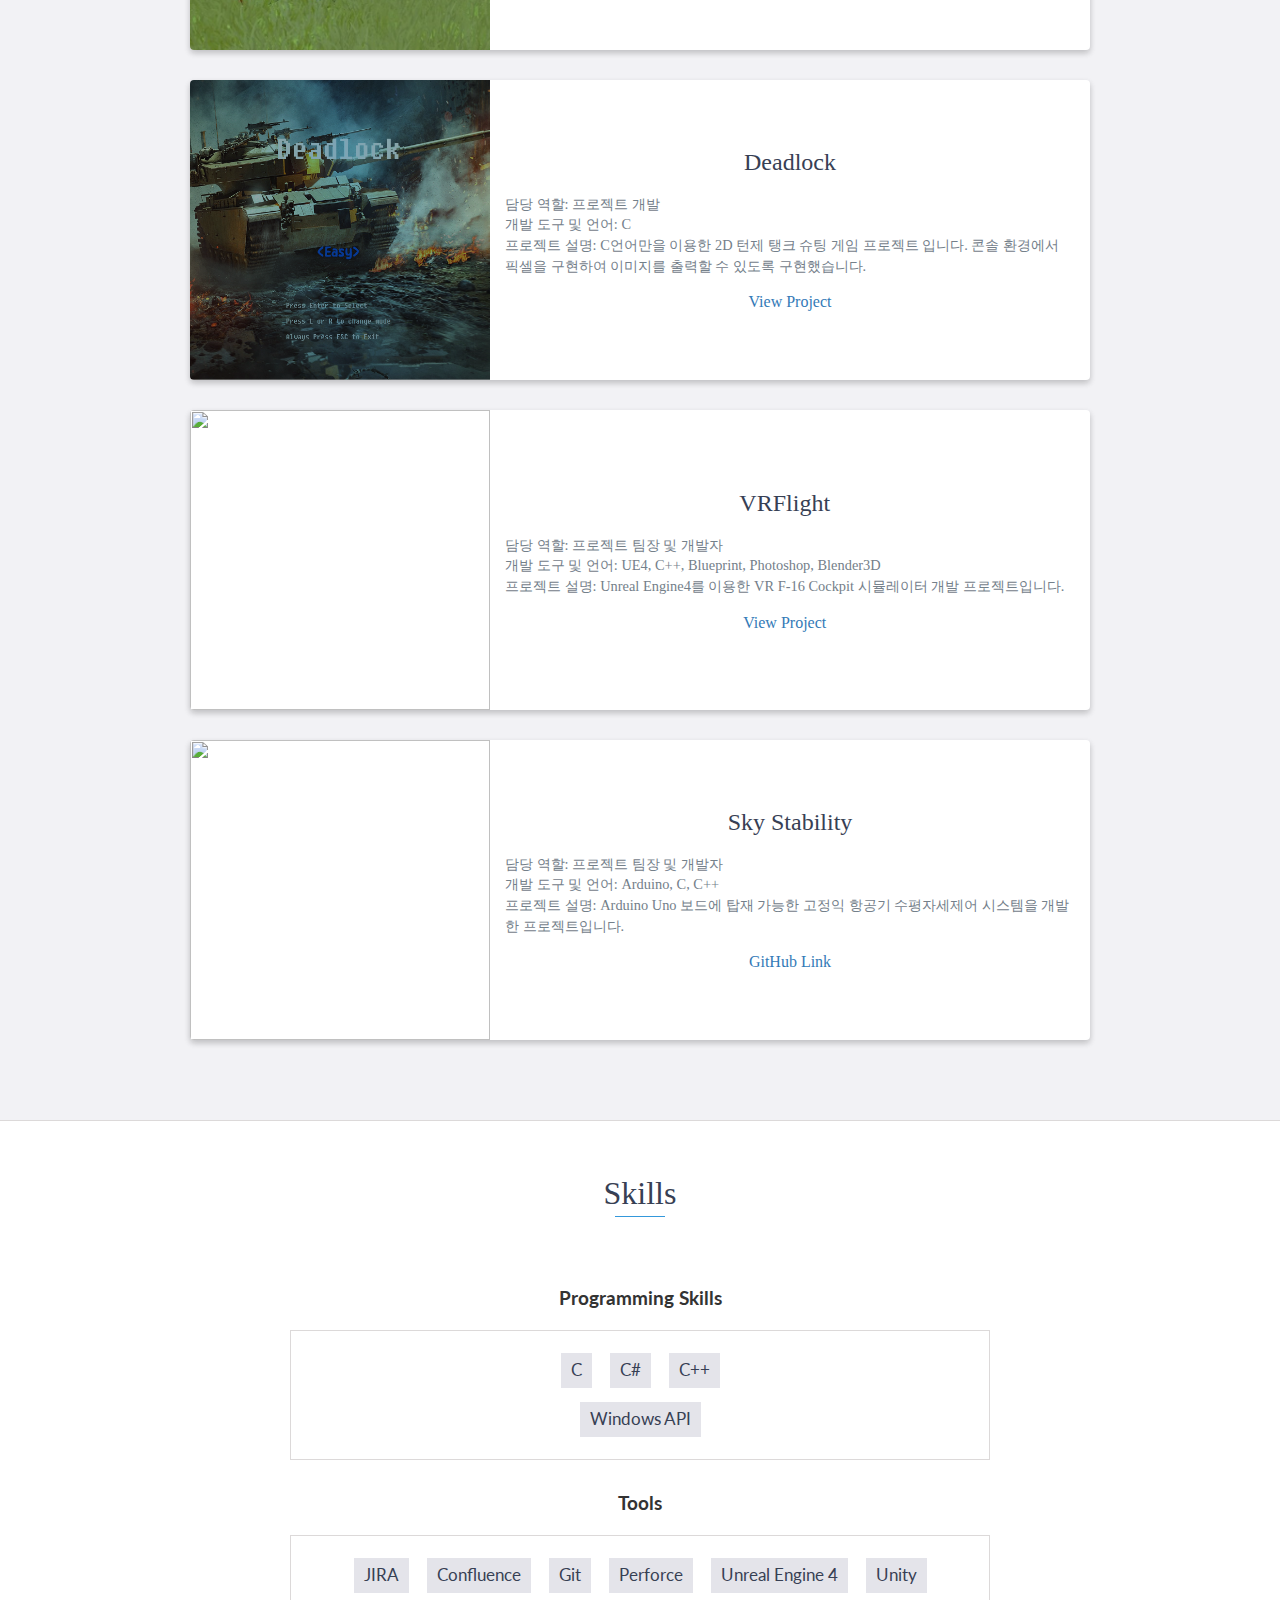
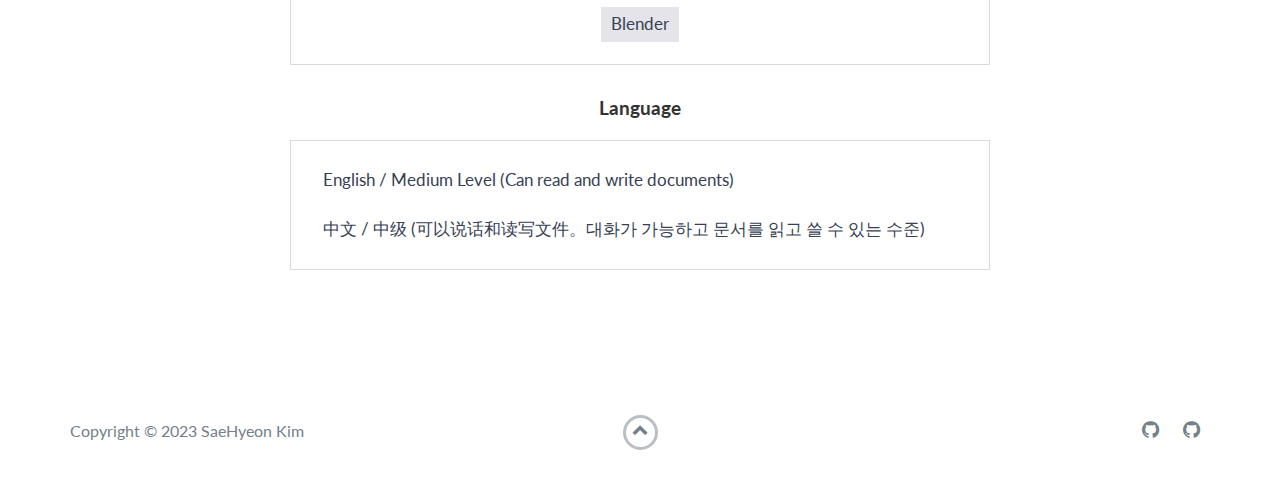
==== commit 4ad9343b: "Update project informations" ====
--- a/index.html
+++ b/index.html
@@ -94,10 +94,10 @@
         <h2 class="heading nsAcExBold">Education</h2>
         <div class="education-block nsAcExBold">
             <h3 >인하대학교 미래인재개발원</h3>
-            <span class="education-date">2022.04 - Present</span>
+            <span class="education-date">2022.04 - 2023.02</span>
             <h4>AR 인공지능 게임 프로그램 개발</h4>
             <p class="nsAcRegular">
-                C, C++, C#, Windows API, Unity, DirectX9 학습 진행
+                C, C++, C#, Windows API, Unity, Unreal Engine4, DirectX9 학습 진행
             </p>
         </div>
         <div class="education-block nsAcExBold">
@@ -119,7 +119,7 @@
 
         <div class="education-block nsAcExBold">
             <h3>중국 어학연수</h3>
-            <span class="education-date">2007.01 - 2008.08</span>
+            <span class="education-date">2007.02 - 2008.06</span>
             <h4>중국, 심양</h4>
             <ul>
                 <li class="nsAcRegular">
@@ -136,19 +136,24 @@
     <div id="experience" class="background-alt">
         <h2 class="heading nsAcExBold">Experience</h2>
         <div id="experience-timeline" class="nsAcExBold">
+            <div data-date="March 2023 – Now">
+                <h3>펄어비스 (Pearlabyss)</h3>
+                <h4>인턴</h4>
+                <p class="nsAcRegular">
+                    신작 프로젝트 개발 참여<br>
+                </p>
+            </div>
             <div data-date="June 2021 – July 2021">
                 <h3>Metaworks</h3>
                 <h4>개발자 (정규직)</h4>
                 <p class="nsAcRegular">
-                    <br>
-                    AR 어플리케이션 개발 기획 수행
+                    AR 어플리케이션 개발 및 기획 수행
                 </p>
             </div>
             <div data-date="December 2020 – June 2021">
-                <h3>FXGear</h3>
-                <h4>PM 및 개발자 (계약직)</h4>
+                <h3>에프엑스기어 (FXGear)</h3>
+                <h4>PM 및 개발자 (외주용역)</h4>
                 <p class="nsAcRegular">
-                    <br>
                     UE4 캐주얼 모바일 게임 기획 수행<br>
                     Jira 및 Confluence를 활용한 기획 관리<br>
                     마케팅 전략에 맞는 게임 장르 도출<br>
@@ -175,10 +180,12 @@
                 </div>
                 <div class="col-md-8">
                     <p class="nsAcRegular">
-                        학교 졸업 프로젝트와 회사 업무를 통해 그래픽 상용엔진을 접하면서 3D 그래픽스에 관심을 가지게 되었습니다.<br>
-                        이를 위해 2021년 9월 부터 Modern C++, 선형대수학, 3D 렌더링 파이프라인에 대한 학습을 진행해왔습니다.<br>
-                        현재는 인하대학교 미래인재개발원에서 AR 게임 개발 과정에서 3D 그래픽스를 활용한 어플리케이션 개발을 학습 중입니다.<br>
-                        이러한 경험으로 보잉코리아에서 진행하는 시뮬레이터 제작에 관심이 있으며, 연구에 도움이 되고 싶습니다.
+                        임베디드 소프트웨어와 3D 그래픽스에 관심이 많은 프로그래머 김세현입니다.<br><br>
+                        무인 항공기 수평 자세 제어 프로그램 개발을 하면서 임베디드 소프트웨어에 관심을 가지게 되었으며,
+                        학교 졸업 프로젝트(VRFlight)와 회사 업무를 통해 그래픽 상용엔진을 접하면서 3D 그래픽스에 관심을 가지게 되었습니다.<br><br>
+                        이를 위해 DirectX11 기반 Framework를 기반으로 3D 파이프라인 과정을 스스로 구현하면서 학습했습니다.<br>
+                        2022년 4월 부터 2023년 2월 까지 인하대학교 미래인재개발원에서 AR 게임 개발 과정에서 C, C++, C#, Unity, Unreal Engine4를 배웠으며, 이를 응용한 프로젝트 들을 진행했습니다.<br><br>
+                        2023년 3월 부터 현재, 펄어비스에서 게임 클라이언트 프로그래머로 프로젝트를 진행하고 있습니다.<br>
                     </p>
                 </div>
             </div>
@@ -196,21 +203,33 @@
 
                 <div class="project shadow-large">
                     <div class="project-image">
+                        <img src="images/projectlup.png"  width="300" height="300" />
+                    </div>
+                    <div class="project-info">
+                        <h3>프로젝트 포트폴리오 PDF</h3>
+                        <p align="left" class="nsAcBold">
+                            지금까지 작성한 포트폴리오 종합 PDF입니다.<br><br>
+                            아래 프로젝트인 Sky Stability, VRFlight 등을 포함하고 있으며, 인하대학교 미래인재개발원에서 진행한 프로젝트까지 정리되어있습니다.
+                        </p>
+                        <a href="https://drive.google.com/file/d/1fTTf_drwLzxFTzOOhzb_kIRe8DAZn4_P/view?usp=share_link"  target="_blank">Google Drive Link</a>
+                    </div>
+                </div>
+
+                <!-- 2023.05.01 Deadlock 프로젝트를 상단 미래인재개발원 포폴에 합류함으로 연결 해제를 위해 주석처리 함 -->
+               <div class="project shadow-large">
+                    <div class="project-image">
                         <img src="images/cGame/Deadlock_Icon.png"  width="300" height="300" />
                     </div>
-                    <!-- End .project-image -->
                     <div class="project-info">
                         <h3>Deadlock</h3>
                         <p align="left" class="nsAcBold">
                             담당 역할: 프로젝트 개발<br>
                             개발 도구 및 언어: C<br>
-                            프로젝트 설명: C언어만을 이용한 2D 턴제 탱크 슈팅 게임 프로젝트 입니다.
+                            프로젝트 설명: C언어만을 이용한 2D 턴제 탱크 슈팅 게임 프로젝트 입니다. 콘솔 환경에서 픽셀을 구현하여 이미지를 출력할 수 있도록 구현했습니다.
                         </p>
                         <a href="projects/cGame/cGame.html">View Project</a>
                     </div>
-                    <!-- End .project-info -->
-                </div>
-                <!-- End .project -->
+                </div>
 
                 <div class="project shadow-large">
                     <div class="project-image">
@@ -222,7 +241,7 @@
                         <p align="left" class="nsAcBold">
                             담당 역할: 프로젝트 팀장 및 개발자<br>
                             개발 도구 및 언어: UE4, C++, Blueprint, Photoshop, Blender3D<br>
-                            프로젝트 설명: UE4를 이용한 VR F-16 Cockpit 시뮬레이터 개발 프로젝트입니다.
+                            프로젝트 설명: Unreal Engine4를 이용한 VR F-16 Cockpit 시뮬레이터 개발 프로젝트입니다.
                         </p>
                         <a href="projects/vrflight/vrflight.html">View Project</a>
                     </div>
@@ -236,13 +255,13 @@
                     </div>
                     <!-- End .project-image -->
                     <div class="project-info">
-                        <h3>고정익 무인항공기 수평자세제어 시스템</h3>
+                        <h3>Sky Stability</h3>
                         <p align="left" class="nsAcBold">
                             담당 역할: 프로젝트 팀장 및 개발자<br>
                             개발 도구 및 언어: Arduino, C, C++<br>
                             프로젝트 설명: Arduino Uno 보드에 탑재 가능한 고정익 항공기 수평자세제어 시스템을 개발한 프로젝트입니다.
                         </p>
-                        <a href="https://github.com/s-kim-mcg/Fixed-wing_FlightController">View Project</a>
+                        <a href="https://github.com/s-kim-mcg/Fixed-wing_FlightController" target="_blank">GitHub Link</a>
                     </div>
                     <!-- End .project-info -->
                 </div>
@@ -262,29 +281,18 @@
                 <li>C</li>
                 <li>C#</li>
                 <li>C++</li>
-                <li>Java</li>
-                <li>JSP</li>
                 <br>
                 <li>Windows API</li>
-                <li>Box2D</li>
-                <li>DirectX9</li>
-            </ul>
-        </div>
-
-        <h3>OS</h3>
-        <div class="education-block">
-            <ul align="center">
-                <li>Windows</li>
-                <li>Linux</li>
-                <li>Xenomai 3.0.3(RTOS)</li>
             </ul>
         </div>
 
         <h3>Tools</h3>
         <div class="education-block">
             <ul align="center" >
-                <li>Jira Software</li>
+                <li>JIRA</li>
                 <li>Confluence</li>
+                <li>Git</li>
+                <li>Perforce</li>
                 <li>Unreal Engine 4</li>
                 <li>Unity</li>
                 <li>Blender</li>
@@ -294,7 +302,6 @@
         <h3>Language</h3>
         <div class="education-block">
             <ul align="left">
-                <li style="background-color: transparent;">한국어 / 원어민</li><br>
                 <li style="background-color: transparent;">English / Medium Level (Can read and write documents)</li><br>
                 <li style="background-color: transparent;">中文 / 中级 (可以说话和读写文件。대화가 가능하고 문서를 읽고 쓸 수 있는 수준)</li>
             </ul>
@@ -348,7 +355,7 @@
             <div class="row">
                 <div class="col-sm-5 copyright">
                     <p>
-                        Copyright &copy; 2022 SaeHyeon Kim
+                        Copyright &copy; 2023 SaeHyeon Kim
                     </p>
                 </div>
                 <div class="col-sm-2 top">
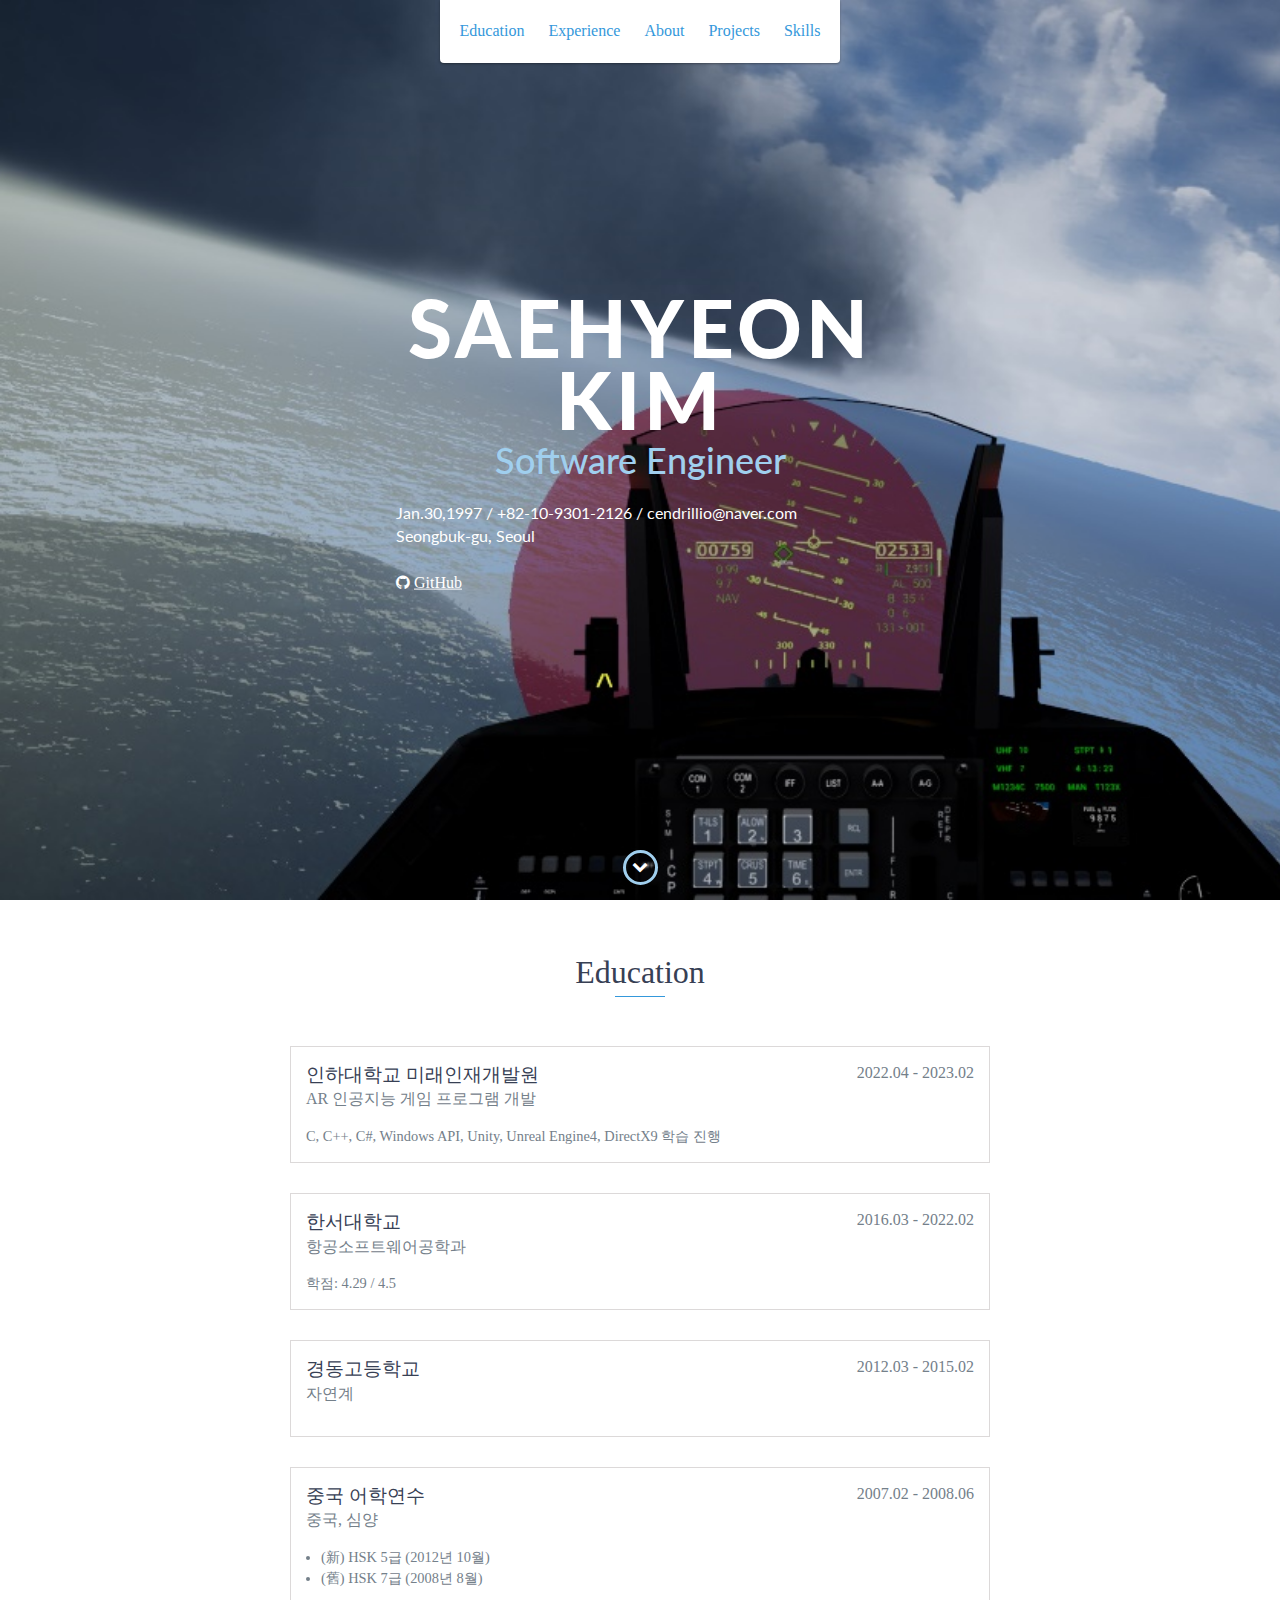
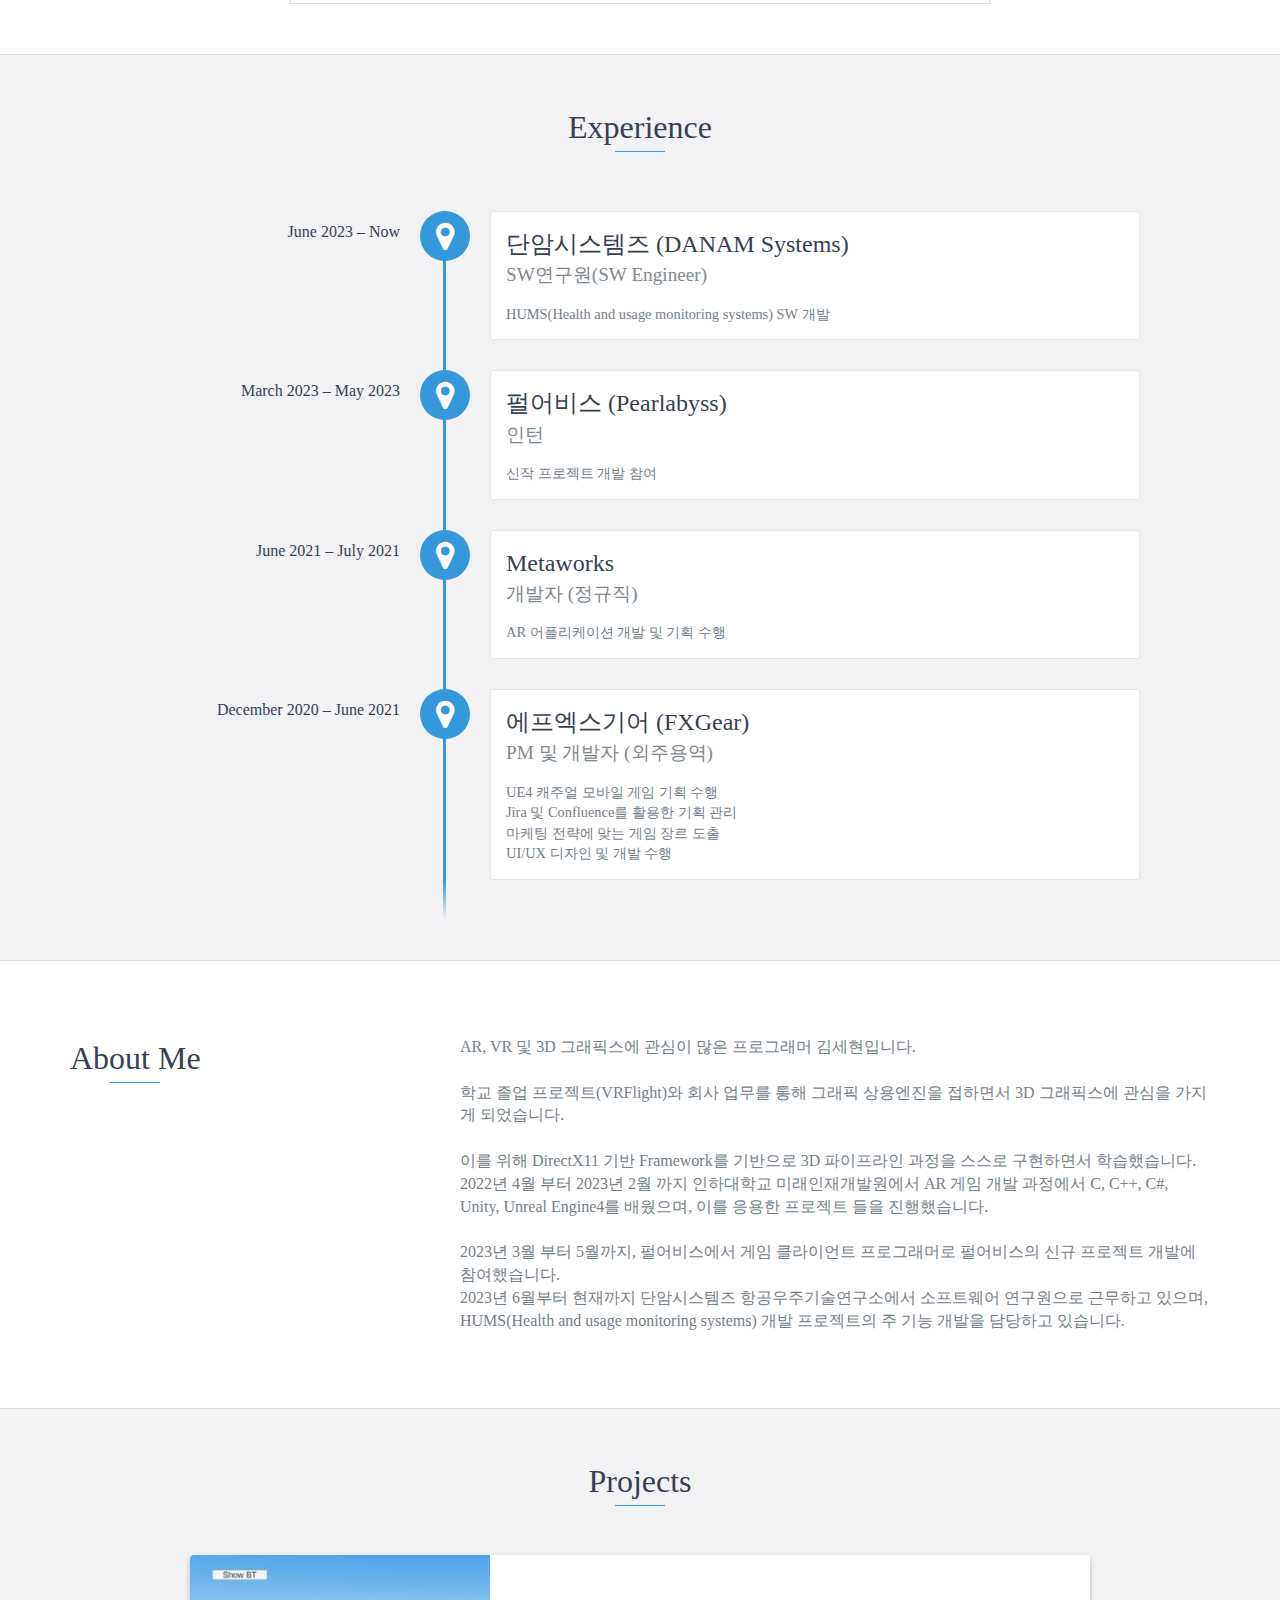
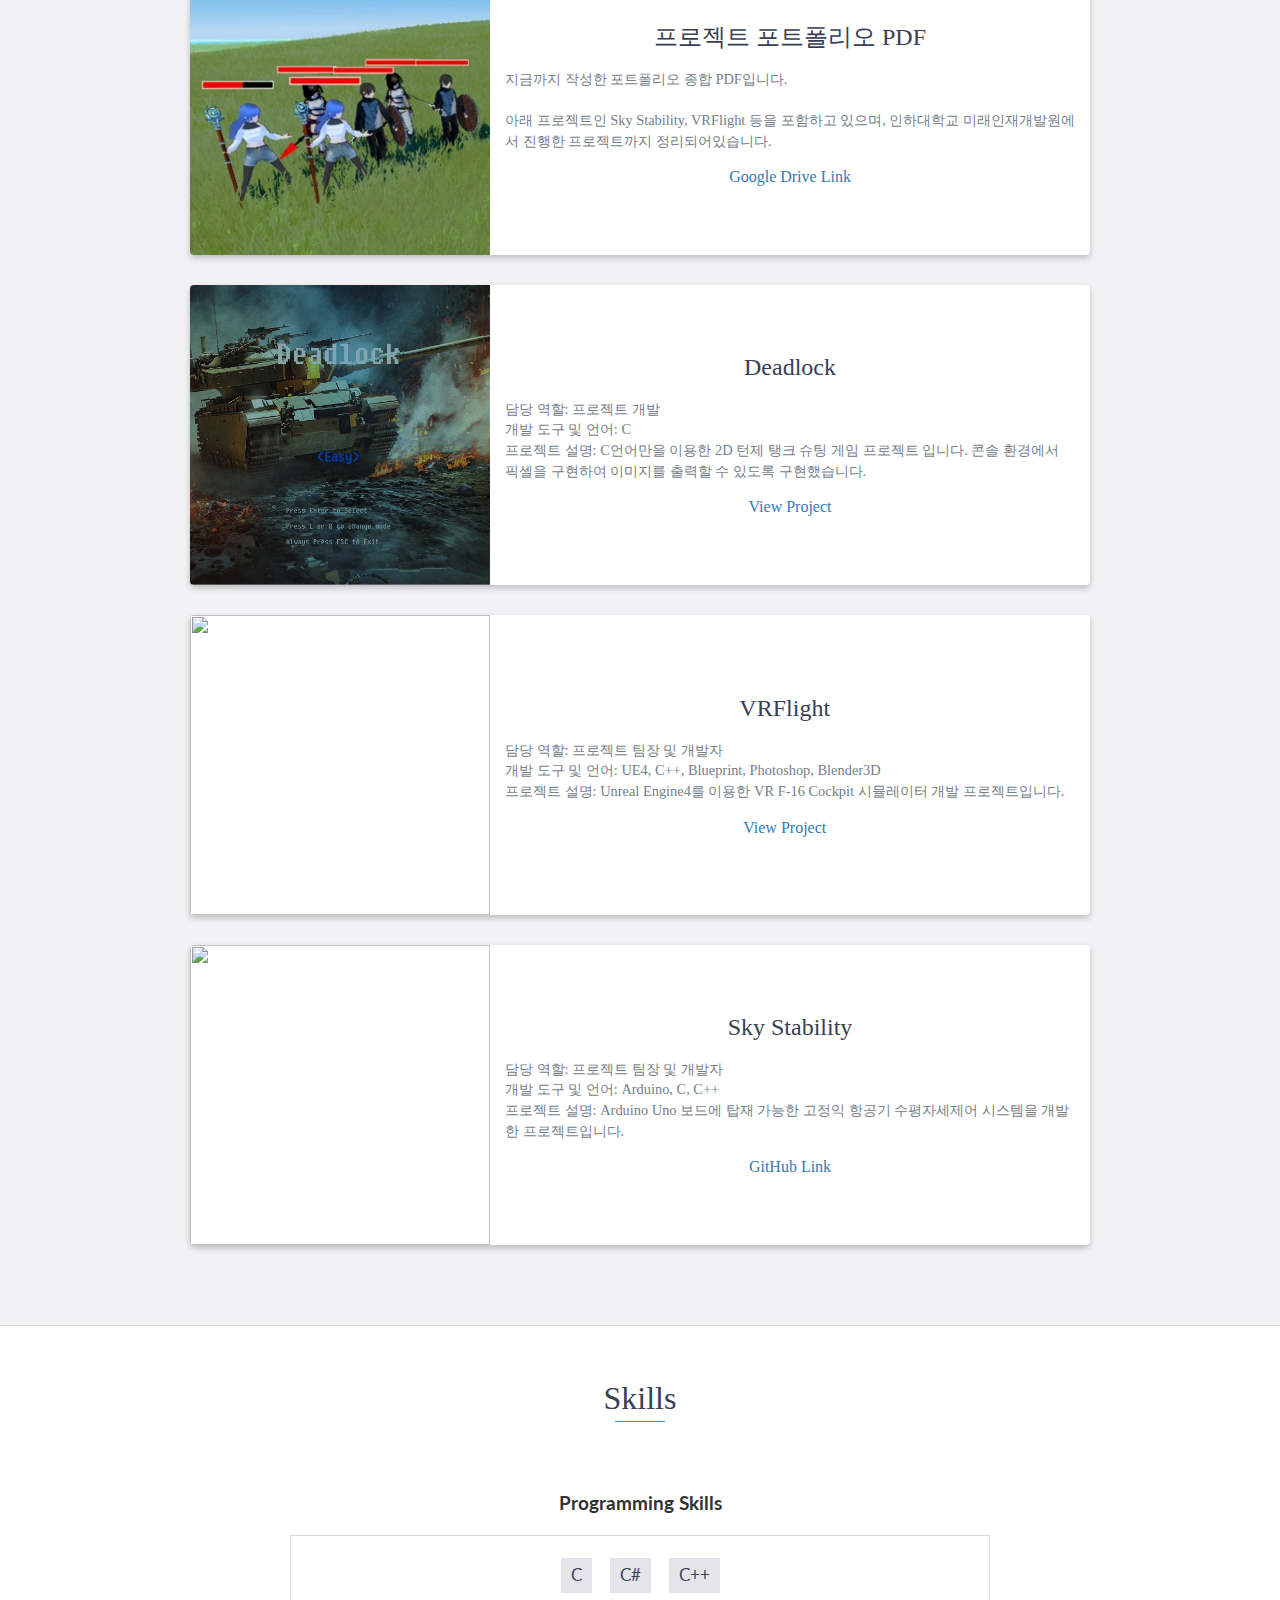
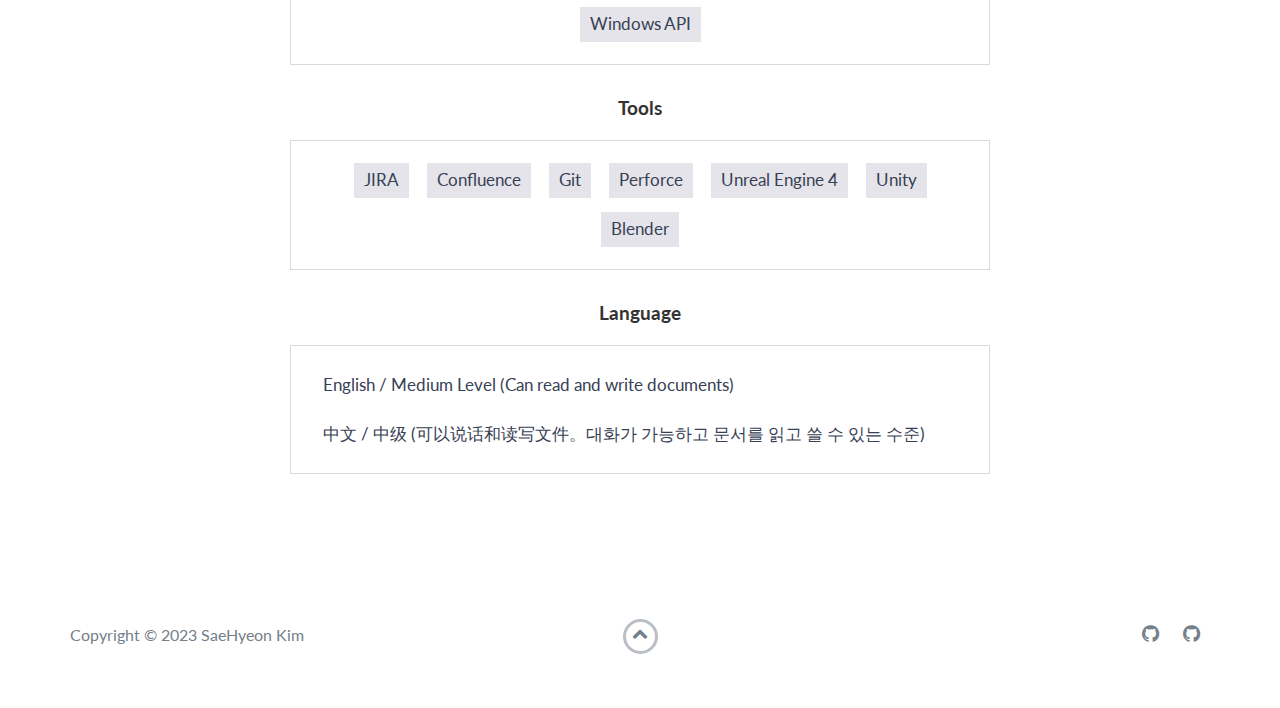
==== commit 9db80f15: "Update my career" ====
--- a/index.html
+++ b/index.html
@@ -1,315 +1,367 @@
 <!DOCTYPE html>
 <html class="no-js" lang="ko">
-
-<head>
-    <meta charset="utf-8">
-    <meta http-equiv="X-UA-Compatible" content="IE=edge">
-    <meta name="viewport" content="width=device-width, initial-scale=1">
+  <head>
+    <meta charset="utf-8" />
+    <meta http-equiv="X-UA-Compatible" content="IE=edge" />
+    <meta name="viewport" content="width=device-width, initial-scale=1" />
     <title>SaeHyeon Kim</title>
-	<link rel="shortcut icon" href="favicon.ico" type="image/x-icon">
-	<link rel="icon" href="favicon.ico" type="image/x-icon">
-    <link href="https://fonts.googleapis.com/css?family=Lato:300,400,700,900" rel="stylesheet">
-    <link href="https://hangeul.pstatic.net/hangeul_static/css/nanum-square.css" rel="stylesheet">
-    <link href="https://hangeul.pstatic.net/hangeul_static/css/nanum-square-round.css" rel="stylesheet">
-    <link rel="stylesheet" href="libs/font-awesome/css/font-awesome.min.css">
-    <link href="css/bootstrap.min.css" rel="stylesheet">
-    <link href="css/styles.css" rel="stylesheet">
-</head>
-
-<style>
-    .nsNormal{font-family: 'nanum-square';}
-    .nsExBold{font-family: 'NanumSquareExtraBold';}
-    .nsBold{font-family: 'NanumSquareBold';}
-    .nsRExBold{font-family: 'NanumSquareRoundExtraBold';}
-    .nsAcBold{font-family: 'NanumSquareAcb';}
-    .nsAcExBold{font-family: 'NanumSquareAceb';}
-    .nsAcLight{font-family: 'NanumSquareAcl';}
-    .nsAcRegular{font-family: 'NanumSquareAcr';}
-</style>
-
-<body>
+    <link rel="shortcut icon" href="favicon.ico" type="image/x-icon" />
+    <link rel="icon" href="favicon.ico" type="image/x-icon" />
+    <link
+      href="https://fonts.googleapis.com/css?family=Lato:300,400,700,900"
+      rel="stylesheet"
+    />
+    <link
+      href="https://hangeul.pstatic.net/hangeul_static/css/nanum-square.css"
+      rel="stylesheet"
+    />
+    <link
+      href="https://hangeul.pstatic.net/hangeul_static/css/nanum-square-round.css"
+      rel="stylesheet"
+    />
+    <link rel="stylesheet" href="libs/font-awesome/css/font-awesome.min.css" />
+    <link href="css/bootstrap.min.css" rel="stylesheet" />
+    <link href="css/styles.css" rel="stylesheet" />
+  </head>
+
+  <style>
+    .nsNormal {
+      font-family: "nanum-square";
+    }
+    .nsExBold {
+      font-family: "NanumSquareExtraBold";
+    }
+    .nsBold {
+      font-family: "NanumSquareBold";
+    }
+    .nsRExBold {
+      font-family: "NanumSquareRoundExtraBold";
+    }
+    .nsAcBold {
+      font-family: "NanumSquareAcb";
+    }
+    .nsAcExBold {
+      font-family: "NanumSquareAceb";
+    }
+    .nsAcLight {
+      font-family: "NanumSquareAcl";
+    }
+    .nsAcRegular {
+      font-family: "NanumSquareAcr";
+    }
+  </style>
+
+  <body>
     <div id="mobile-menu-open" class="shadow-large">
-        <i class="fa fa-bars" aria-hidden="true"></i>
+      <i class="fa fa-bars" aria-hidden="true"></i>
     </div>
     <!-- End #mobile-menu-toggle -->
     <header>
-        <div id="mobile-menu-close">
-            <span>Close</span> <i class="fa fa-times" aria-hidden="true"></i>
-        </div>
-        <ul id="menu" class="shadow">
-            <li>
-                <a class="nsAcBold" href="#education">Education</a>
-            </li>
-            <li>
-                <a class="nsAcBold" href="#experience">Experience</a>
-            </li>
-            <li>
-                <a class="nsAcBold" href="#about">About</a>
-            </li>
-            <li>
-                <a class="nsAcBold" href="#projects">Projects</a>
-            </li>
-            <li>
-                <a class="nsAcBold" href="#skills">Skills</a>
-            </li>
-            <!--li>
+      <div id="mobile-menu-close">
+        <span>Close</span> <i class="fa fa-times" aria-hidden="true"></i>
+      </div>
+      <ul id="menu" class="shadow">
+        <li>
+          <a class="nsAcBold" href="#education">Education</a>
+        </li>
+        <li>
+          <a class="nsAcBold" href="#experience">Experience</a>
+        </li>
+        <li>
+          <a class="nsAcBold" href="#about">About</a>
+        </li>
+        <li>
+          <a class="nsAcBold" href="#projects">Projects</a>
+        </li>
+        <li>
+          <a class="nsAcBold" href="#skills">Skills</a>
+        </li>
+        <!--li>
                 <a class="nsExBold" shref="#contact">Contact</a>
             </li-->
-        </ul>
+      </ul>
     </header>
     <!-- End header -->
 
     <div id="lead">
-        <div id="lead-content">
-            <h1>SaeHyeon Kim</h1>
-            <h2>Software Engineer</h2>
-            <p align="left" style="color: #ffffff">
-                &emsp;&emsp;&emsp;&emsp;&emsp;&emsp;
-                Jan.30,1997 / +82-10-9301-2126 / cendrillio@naver.com<br>
-                &emsp;&emsp;&emsp;&emsp;&emsp;&emsp;
-                Seongbuk-gu, Seoul<br><br>
-                &emsp;&emsp;&emsp;&emsp;&emsp;&emsp;
-                <a href="https://github.com/ArshesSH" target="_blank" style="color: #ffffff">
-                    <i class="fa fa-github" aria-hidden="true">
-                        <u>GitHub</u>
-                    </i>
-                </a>
-            </p>
-            <!--a href="https://arshessh.github.io/#" download="Resume_SaeHyeon_Kim" class="btn-rounded-white">Download Resume</a-->
-        </div>
-        <!-- End #lead-content -->
-
-        <!--div id="lead-overlay"></div-->
-
-        <div id="lead-down">
-            <span>
-                <i class="fa fa-chevron-down" aria-hidden="true"></i>
-            </span>
-        </div>
-        <!-- End #lead-down -->
+      <div id="lead-content">
+        <h1>SaeHyeon Kim</h1>
+        <h2>Software Engineer</h2>
+        <p align="left" style="color: #ffffff">
+          &emsp;&emsp;&emsp;&emsp;&emsp;&emsp; Jan.30,1997 / +82-10-9301-2126 /
+          cendrillio@naver.com<br />
+          &emsp;&emsp;&emsp;&emsp;&emsp;&emsp; Seongbuk-gu, Seoul<br /><br />
+          &emsp;&emsp;&emsp;&emsp;&emsp;&emsp;
+          <a
+            href="https://github.com/ArshesSH"
+            target="_blank"
+            style="color: #ffffff"
+          >
+            <i class="fa fa-github" aria-hidden="true">
+              <u>GitHub</u>
+            </i>
+          </a>
+        </p>
+        <!--a href="https://arshessh.github.io/#" download="Resume_SaeHyeon_Kim" class="btn-rounded-white">Download Resume</a-->
+      </div>
+      <!-- End #lead-content -->
+
+      <!--div id="lead-overlay"></div-->
+
+      <div id="lead-down">
+        <span>
+          <i class="fa fa-chevron-down" aria-hidden="true"></i>
+        </span>
+      </div>
+      <!-- End #lead-down -->
     </div>
     <!-- End #lead -->
 
     <div id="education">
-        <h2 class="heading nsAcExBold">Education</h2>
-        <div class="education-block nsAcExBold">
-            <h3 >인하대학교 미래인재개발원</h3>
-            <span class="education-date">2022.04 - 2023.02</span>
-            <h4>AR 인공지능 게임 프로그램 개발</h4>
-            <p class="nsAcRegular">
-                C, C++, C#, Windows API, Unity, Unreal Engine4, DirectX9 학습 진행
-            </p>
-        </div>
-        <div class="education-block nsAcExBold">
-            <h3 >한서대학교</h3>
-            <span class="education-date">2016.03 - 2022.02</span>
-            <h4>항공소프트웨어공학과</h4>
-            <p class="nsAcRegular">
-                학점: 4.29 / 4.5<br>
-            </p>
-        </div>
-        <!-- End .education-block -->
-
-        <div class="education-block nsAcExBold">
-            <h3>경동고등학교</h3>
-            <span class="education-date">2012.03 - 2015.02</span>
-            <h4>자연계</h4>
-        </div>
-        <!-- End .education-block -->
-
-        <div class="education-block nsAcExBold">
-            <h3>중국 어학연수</h3>
-            <span class="education-date">2007.02 - 2008.06</span>
-            <h4>중국, 심양</h4>
-            <ul>
-                <li class="nsAcRegular">
-                    (新) HSK 5급 (2012년 10월)
-                </li>
-                <li class="nsAcRegular">
-                    (舊) HSK 7급 (2008년 8월)
-                </li>
-            </ul>
-        </div>
+      <h2 class="heading nsAcExBold">Education</h2>
+      <div class="education-block nsAcExBold">
+        <h3>인하대학교 미래인재개발원</h3>
+        <span class="education-date">2022.04 - 2023.02</span>
+        <h4>AR 인공지능 게임 프로그램 개발</h4>
+        <p class="nsAcRegular">
+          C, C++, C#, Windows API, Unity, Unreal Engine4, DirectX9 학습 진행
+        </p>
+      </div>
+      <div class="education-block nsAcExBold">
+        <h3>한서대학교</h3>
+        <span class="education-date">2016.03 - 2022.02</span>
+        <h4>항공소프트웨어공학과</h4>
+        <p class="nsAcRegular">학점: 4.29 / 4.5<br /></p>
+      </div>
+      <!-- End .education-block -->
+
+      <div class="education-block nsAcExBold">
+        <h3>경동고등학교</h3>
+        <span class="education-date">2012.03 - 2015.02</span>
+        <h4>자연계</h4>
+      </div>
+      <!-- End .education-block -->
+
+      <div class="education-block nsAcExBold">
+        <h3>중국 어학연수</h3>
+        <span class="education-date">2007.02 - 2008.06</span>
+        <h4>중국, 심양</h4>
+        <ul>
+          <li class="nsAcRegular">(新) HSK 5급 (2012년 10월)</li>
+          <li class="nsAcRegular">(舊) HSK 7급 (2008년 8월)</li>
+        </ul>
+      </div>
     </div>
     <!-- End #education -->
 
     <div id="experience" class="background-alt">
-        <h2 class="heading nsAcExBold">Experience</h2>
-        <div id="experience-timeline" class="nsAcExBold">
-            <div data-date="March 2023 – Now">
-                <h3>펄어비스 (Pearlabyss)</h3>
-                <h4>인턴</h4>
-                <p class="nsAcRegular">
-                    신작 프로젝트 개발 참여<br>
-                </p>
-            </div>
-            <div data-date="June 2021 – July 2021">
-                <h3>Metaworks</h3>
-                <h4>개발자 (정규직)</h4>
-                <p class="nsAcRegular">
-                    AR 어플리케이션 개발 및 기획 수행
-                </p>
-            </div>
-            <div data-date="December 2020 – June 2021">
-                <h3>에프엑스기어 (FXGear)</h3>
-                <h4>PM 및 개발자 (외주용역)</h4>
-                <p class="nsAcRegular">
-                    UE4 캐주얼 모바일 게임 기획 수행<br>
-                    Jira 및 Confluence를 활용한 기획 관리<br>
-                    마케팅 전략에 맞는 게임 장르 도출<br>
-                    UI/UX 디자인 및 개발 수행
-                </p>
-            </div>
-
-            <!-- div data-date="September 2015 – September 2016">
+      <h2 class="heading nsAcExBold">Experience</h2>
+      <div id="experience-timeline" class="nsAcExBold">
+        <div data-date="June 2023 – Now">
+          <h3>단암시스템즈 (DANAM Systems)</h3>
+          <h4>SW연구원(SW Engineer)</h4>
+          <p class="nsAcRegular">
+            HUMS(Health and usage monitoring systems) SW 개발<br />
+          </p>
+        </div>
+        <div data-date="March 2023 – May 2023">
+          <h3>펄어비스 (Pearlabyss)</h3>
+          <h4>인턴</h4>
+          <p class="nsAcRegular">신작 프로젝트 개발 참여<br /></p>
+        </div>
+        <div data-date="June 2021 – July 2021">
+          <h3>Metaworks</h3>
+          <h4>개발자 (정규직)</h4>
+          <p class="nsAcRegular">AR 어플리케이션 개발 및 기획 수행</p>
+        </div>
+        <div data-date="December 2020 – June 2021">
+          <h3>에프엑스기어 (FXGear)</h3>
+          <h4>PM 및 개발자 (외주용역)</h4>
+          <p class="nsAcRegular">
+            UE4 캐주얼 모바일 게임 기획 수행<br />
+            Jira 및 Confluence를 활용한 기획 관리<br />
+            마케팅 전략에 맞는 게임 장르 도출<br />
+            UI/UX 디자인 및 개발 수행
+          </p>
+        </div>
+
+        <!-- div data-date="September 2015 – September 2016">
                 <h3>Employer Name</h3>
                 <h4>Job Title</h4>
                 <p>
                     Lorem ipsum dolor sit amet, consectetur adipiscing elit. Curabitur in iaculis ex. Etiam volutpat laoreet urna. Morbi ut tortor nec nulla commodo malesuada sit amet vel lacus. Fusce eget efficitur libero. Morbi dapibus porta quam laoreet placerat.
                 </p>
             </div -->
-        </div>
+      </div>
     </div>
     <!-- End #experience -->
 
     <div id="about">
-        <div class="container nsAcExBold">
-            <div class="row">
-                <div class="col-md-4">
-                    <h2 class="heading">About Me</h2>
-                </div>
-                <div class="col-md-8">
-                    <p class="nsAcRegular">
-                        임베디드 소프트웨어와 3D 그래픽스에 관심이 많은 프로그래머 김세현입니다.<br><br>
-                        무인 항공기 수평 자세 제어 프로그램 개발을 하면서 임베디드 소프트웨어에 관심을 가지게 되었으며,
-                        학교 졸업 프로젝트(VRFlight)와 회사 업무를 통해 그래픽 상용엔진을 접하면서 3D 그래픽스에 관심을 가지게 되었습니다.<br><br>
-                        이를 위해 DirectX11 기반 Framework를 기반으로 3D 파이프라인 과정을 스스로 구현하면서 학습했습니다.<br>
-                        2022년 4월 부터 2023년 2월 까지 인하대학교 미래인재개발원에서 AR 게임 개발 과정에서 C, C++, C#, Unity, Unreal Engine4를 배웠으며, 이를 응용한 프로젝트 들을 진행했습니다.<br><br>
-                        2023년 3월 부터 현재, 펄어비스에서 게임 클라이언트 프로그래머로 프로젝트를 진행하고 있습니다.<br>
-                    </p>
-                </div>
-            </div>
-        </div>
+      <div class="container nsAcExBold">
+        <div class="row">
+          <div class="col-md-4">
+            <h2 class="heading">About Me</h2>
+          </div>
+          <div class="col-md-8">
+            <p class="nsAcRegular">
+              AR, VR 및 3D 그래픽스에 관심이 많은 프로그래머 김세현입니다.<br /><br />
+              학교 졸업 프로젝트(VRFlight)와 회사 업무를 통해 그래픽 상용엔진을
+              접하면서 3D 그래픽스에 관심을 가지게 되었습니다.<br /><br />
+              이를 위해 DirectX11 기반 Framework를 기반으로 3D 파이프라인 과정을
+              스스로 구현하면서 학습했습니다.<br />
+              2022년 4월 부터 2023년 2월 까지 인하대학교 미래인재개발원에서 AR
+              게임 개발 과정에서 C, C++, C#, Unity, Unreal Engine4를 배웠으며,
+              이를 응용한 프로젝트 들을 진행했습니다.<br /><br />
+              2023년 3월 부터 5월까지, 펄어비스에서 게임 클라이언트 프로그래머로
+              펄어비스의 신규 프로젝트 개발에 참여했습니다. <br />
+              2023년 6월부터 현재까지 단암시스템즈 항공우주기술연구소에서
+              소프트웨어 연구원으로 근무하고 있으며, HUMS(Health and usage
+              monitoring systems) 개발 프로젝트의 주 기능 개발을 담당하고
+              있습니다.
+            </p>
+          </div>
+        </div>
+      </div>
     </div>
     <!-- End #about -->
 
-
-
-
     <div id="projects" class="background-alt nsAcExBold">
-        <h2 class="heading nsAcExBold">Projects</h2>
-        <div class="container">
-            <div class="row">
-
-                <div class="project shadow-large">
-                    <div class="project-image">
-                        <img src="images/projectlup.png"  width="300" height="300" />
-                    </div>
-                    <div class="project-info">
-                        <h3>프로젝트 포트폴리오 PDF</h3>
-                        <p align="left" class="nsAcBold">
-                            지금까지 작성한 포트폴리오 종합 PDF입니다.<br><br>
-                            아래 프로젝트인 Sky Stability, VRFlight 등을 포함하고 있으며, 인하대학교 미래인재개발원에서 진행한 프로젝트까지 정리되어있습니다.
-                        </p>
-                        <a href="https://drive.google.com/file/d/1fTTf_drwLzxFTzOOhzb_kIRe8DAZn4_P/view?usp=share_link"  target="_blank">Google Drive Link</a>
-                    </div>
-                </div>
-
-                <!-- 2023.05.01 Deadlock 프로젝트를 상단 미래인재개발원 포폴에 합류함으로 연결 해제를 위해 주석처리 함 -->
-               <div class="project shadow-large">
-                    <div class="project-image">
-                        <img src="images/cGame/Deadlock_Icon.png"  width="300" height="300" />
-                    </div>
-                    <div class="project-info">
-                        <h3>Deadlock</h3>
-                        <p align="left" class="nsAcBold">
-                            담당 역할: 프로젝트 개발<br>
-                            개발 도구 및 언어: C<br>
-                            프로젝트 설명: C언어만을 이용한 2D 턴제 탱크 슈팅 게임 프로젝트 입니다. 콘솔 환경에서 픽셀을 구현하여 이미지를 출력할 수 있도록 구현했습니다.
-                        </p>
-                        <a href="projects/cGame/cGame.html">View Project</a>
-                    </div>
-                </div>
-
-                <div class="project shadow-large">
-                    <div class="project-image">
-                        <img src="images/vrflight.PNG" width="300" height="300" />
-                    </div>
-                    <!-- End .project-image -->
-                    <div class="project-info">
-                        <h3>VRFlight</h3>
-                        <p align="left" class="nsAcBold">
-                            담당 역할: 프로젝트 팀장 및 개발자<br>
-                            개발 도구 및 언어: UE4, C++, Blueprint, Photoshop, Blender3D<br>
-                            프로젝트 설명: Unreal Engine4를 이용한 VR F-16 Cockpit 시뮬레이터 개발 프로젝트입니다.
-                        </p>
-                        <a href="projects/vrflight/vrflight.html">View Project</a>
-                    </div>
-                    <!-- End .project-info -->
-                </div>
-                <!-- End .project -->
-
-                <div class="project shadow-large">
-                    <div class="project-image">
-                        <img src="images/flight-controller.png"  width="300" height="300" />
-                    </div>
-                    <!-- End .project-image -->
-                    <div class="project-info">
-                        <h3>Sky Stability</h3>
-                        <p align="left" class="nsAcBold">
-                            담당 역할: 프로젝트 팀장 및 개발자<br>
-                            개발 도구 및 언어: Arduino, C, C++<br>
-                            프로젝트 설명: Arduino Uno 보드에 탑재 가능한 고정익 항공기 수평자세제어 시스템을 개발한 프로젝트입니다.
-                        </p>
-                        <a href="https://github.com/s-kim-mcg/Fixed-wing_FlightController" target="_blank">GitHub Link</a>
-                    </div>
-                    <!-- End .project-info -->
-                </div>
-                <!-- End .project -->
-
-
-            </div>
-        </div>
+      <h2 class="heading nsAcExBold">Projects</h2>
+      <div class="container">
+        <div class="row">
+          <div class="project shadow-large">
+            <div class="project-image">
+              <img src="images/projectlup.png" width="300" height="300" />
+            </div>
+            <div class="project-info">
+              <h3>프로젝트 포트폴리오 PDF</h3>
+              <p align="left" class="nsAcBold">
+                지금까지 작성한 포트폴리오 종합 PDF입니다.<br /><br />
+                아래 프로젝트인 Sky Stability, VRFlight 등을 포함하고 있으며,
+                인하대학교 미래인재개발원에서 진행한 프로젝트까지
+                정리되어있습니다.
+              </p>
+              <a
+                href="https://drive.google.com/file/d/1fTTf_drwLzxFTzOOhzb_kIRe8DAZn4_P/view?usp=share_link"
+                target="_blank"
+                >Google Drive Link</a
+              >
+            </div>
+          </div>
+
+          <!-- 2023.05.01 Deadlock 프로젝트를 상단 미래인재개발원 포폴에 합류함으로 연결 해제를 위해 주석처리 함 -->
+          <div class="project shadow-large">
+            <div class="project-image">
+              <img
+                src="images/cGame/Deadlock_Icon.png"
+                width="300"
+                height="300"
+              />
+            </div>
+            <div class="project-info">
+              <h3>Deadlock</h3>
+              <p align="left" class="nsAcBold">
+                담당 역할: 프로젝트 개발<br />
+                개발 도구 및 언어: C<br />
+                프로젝트 설명: C언어만을 이용한 2D 턴제 탱크 슈팅 게임 프로젝트
+                입니다. 콘솔 환경에서 픽셀을 구현하여 이미지를 출력할 수 있도록
+                구현했습니다.
+              </p>
+              <a href="projects/cGame/cGame.html">View Project</a>
+            </div>
+          </div>
+
+          <div class="project shadow-large">
+            <div class="project-image">
+              <img src="images/vrflight.PNG" width="300" height="300" />
+            </div>
+            <!-- End .project-image -->
+            <div class="project-info">
+              <h3>VRFlight</h3>
+              <p align="left" class="nsAcBold">
+                담당 역할: 프로젝트 팀장 및 개발자<br />
+                개발 도구 및 언어: UE4, C++, Blueprint, Photoshop, Blender3D<br />
+                프로젝트 설명: Unreal Engine4를 이용한 VR F-16 Cockpit
+                시뮬레이터 개발 프로젝트입니다.
+              </p>
+              <a href="projects/vrflight/vrflight.html">View Project</a>
+            </div>
+            <!-- End .project-info -->
+          </div>
+          <!-- End .project -->
+
+          <div class="project shadow-large">
+            <div class="project-image">
+              <img
+                src="images/flight-controller.png"
+                width="300"
+                height="300"
+              />
+            </div>
+            <!-- End .project-image -->
+            <div class="project-info">
+              <h3>Sky Stability</h3>
+              <p align="left" class="nsAcBold">
+                담당 역할: 프로젝트 팀장 및 개발자<br />
+                개발 도구 및 언어: Arduino, C, C++<br />
+                프로젝트 설명: Arduino Uno 보드에 탑재 가능한 고정익 항공기
+                수평자세제어 시스템을 개발한 프로젝트입니다.
+              </p>
+              <a
+                href="https://github.com/s-kim-mcg/Fixed-wing_FlightController"
+                target="_blank"
+                >GitHub Link</a
+              >
+            </div>
+            <!-- End .project-info -->
+          </div>
+          <!-- End .project -->
+        </div>
+      </div>
     </div>
     <!-- End #projects -->
 
     <div id="skills">
-        <h2 class="heading nsAcExBold">Skills</h2>
-        <h3>Programming Skills</h3>
-        <div class="education-block">
-            <ul align="center" >
-                <li>C</li>
-                <li>C#</li>
-                <li>C++</li>
-                <br>
-                <li>Windows API</li>
-            </ul>
-        </div>
-
-        <h3>Tools</h3>
-        <div class="education-block">
-            <ul align="center" >
-                <li>JIRA</li>
-                <li>Confluence</li>
-                <li>Git</li>
-                <li>Perforce</li>
-                <li>Unreal Engine 4</li>
-                <li>Unity</li>
-                <li>Blender</li>
-            </ul>
-        </div>
-
-        <h3>Language</h3>
-        <div class="education-block">
-            <ul align="left">
-                <li style="background-color: transparent;">English / Medium Level (Can read and write documents)</li><br>
-                <li style="background-color: transparent;">中文 / 中级 (可以说话和读写文件。대화가 가능하고 문서를 읽고 쓸 수 있는 수준)</li>
-            </ul>
-        </div>
-
-
-
-        <!--h3>IDE & Tool</h3>
+      <h2 class="heading nsAcExBold">Skills</h2>
+      <h3>Programming Skills</h3>
+      <div class="education-block">
+        <ul align="center">
+          <li>C</li>
+          <li>C#</li>
+          <li>C++</li>
+          <br />
+          <li>Windows API</li>
+        </ul>
+      </div>
+
+      <h3>Tools</h3>
+      <div class="education-block">
+        <ul align="center">
+          <li>JIRA</li>
+          <li>Confluence</li>
+          <li>Git</li>
+          <li>Perforce</li>
+          <li>Unreal Engine 4</li>
+          <li>Unity</li>
+          <li>Blender</li>
+        </ul>
+      </div>
+
+      <h3>Language</h3>
+      <div class="education-block">
+        <ul align="left">
+          <li style="background-color: transparent">
+            English / Medium Level (Can read and write documents)
+          </li>
+          <br />
+          <li style="background-color: transparent">
+            中文 / 中级 (可以说话和读写文件。대화가 가능하고 문서를 읽고 쓸 수
+            있는 수준)
+          </li>
+        </ul>
+      </div>
+
+      <!--h3>IDE & Tool</h3>
         <div class="education-block">
             <ul align="center">
                 <li>Visual Studio</li>
@@ -335,7 +387,6 @@
     </div>
     <!-- End #skills -->
 
-
     <!--div id="contact">
         <h2>Get in Touch</h2>
         <div id="contact-form">
@@ -346,40 +397,41 @@
                 <button type="submit">Send</button>
             </form>
         </div-->
-        <!-- End #contact-form -->
+    <!-- End #contact-form -->
     <!--/div-->
     <!-- End #contact -->
 
     <footer>
-        <div class="container">
-            <div class="row">
-                <div class="col-sm-5 copyright">
-                    <p>
-                        Copyright &copy; 2023 SaeHyeon Kim
-                    </p>
-                </div>
-                <div class="col-sm-2 top">
-                    <span id="to-top">
-                        <i class="fa fa-chevron-up" aria-hidden="true"></i>
-                    </span>
-                </div>
-                <div class="col-sm-5 social">
-                    <ul>
-                        <li>
-                            <a href="https://github.com/ArshesSH" target="_blank"><i class="fa fa-github" aria-hidden="true"></i></a>
-                        </li>
-                        <li>
-                            <a href="https://github.com/s-kim-mcg" target="_blank"><i class="fa fa-github" aria-hidden="true"></i></a>
-                        </li>
-                    </ul>
-                </div>
-            </div>
-        </div>
+      <div class="container">
+        <div class="row">
+          <div class="col-sm-5 copyright">
+            <p>Copyright &copy; 2023 SaeHyeon Kim</p>
+          </div>
+          <div class="col-sm-2 top">
+            <span id="to-top">
+              <i class="fa fa-chevron-up" aria-hidden="true"></i>
+            </span>
+          </div>
+          <div class="col-sm-5 social">
+            <ul>
+              <li>
+                <a href="https://github.com/ArshesSH" target="_blank"
+                  ><i class="fa fa-github" aria-hidden="true"></i
+                ></a>
+              </li>
+              <li>
+                <a href="https://github.com/s-kim-mcg" target="_blank"
+                  ><i class="fa fa-github" aria-hidden="true"></i
+                ></a>
+              </li>
+            </ul>
+          </div>
+        </div>
+      </div>
     </footer>
     <!-- End footer -->
 
     <script src="https://ajax.googleapis.com/ajax/libs/jquery/1.12.4/jquery.min.js"></script>
     <script src="js/scripts.min.js"></script>
-</body>
-
+  </body>
 </html>
